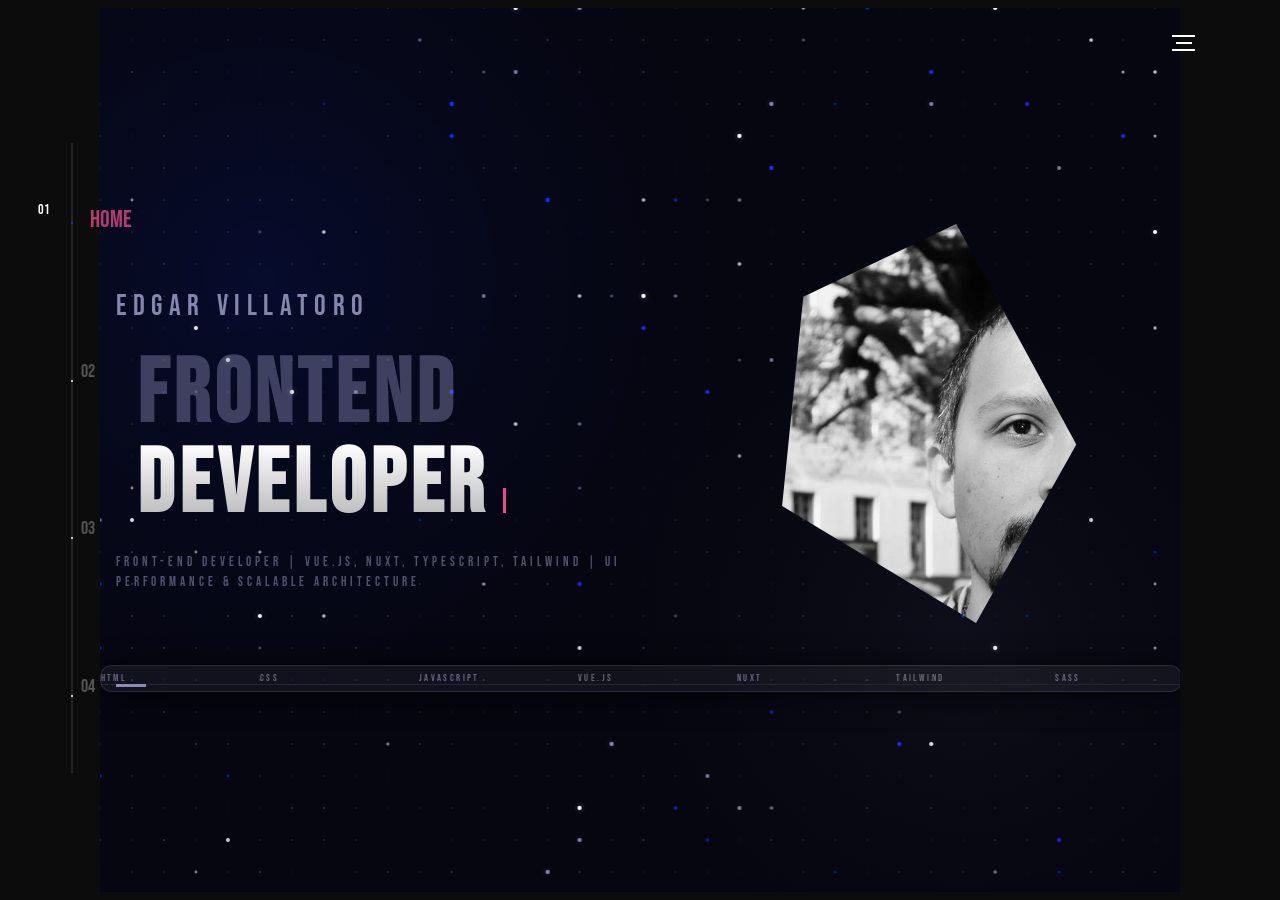
==== index.html @ fb653576 "about section styling" ====
<html lang="en">
  <head>
    <title>Edgar Villatoro</title>
    <meta charset="utf-8" />
    <meta name="viewport" content="width=device-width, initial-scale=1" />
    <meta http-equiv="X-UA-Compatible" content="IE=edge" />
    <meta name="description" content="Edgar Villatoro - Front-end Developer" />
    <meta name="keywords" content="frontend, developer, vue, javascript" />
    <meta name="author" content="Edgar Villatoro" />
    <link rel="stylesheet" href="assets/style.css" />
    <script src="https://ajax.googleapis.com/ajax/libs/jquery/2.2.4/jquery.min.js"></script>
    <script src="assets/app.js"></script>
  </head>

  <body>
    <!-- notification for small viewports and landscape oriented smartphones -->
    <div class="device-notification">
      <a class="device-notification-logo" href="#0">
        <h1>Edgar Villatoro</h1>
      </a>
      <p class="device-notification-message">
        Ed Villatoro Front-end Developer
      </p>
    </div>

    <div class="perspective effect-rotate-left">
      <div class="container">
        <div class="outer-nav-return"></div>
        <div id="viewport" class="l-viewport">
          <div class="l-wrapper">
            <header class="header">
              <a class="header-logo"> </a>
              <button class="header-cta cta">Contact</button>
              <div class="header-nav-toggle">
                <span></span>
              </div>
            </header>
            <nav class="l-side-nav">
              <ul class="side-nav">
                <li class="is-active"><span>Home</span></li>
                <li><span>Portfolio</span></li>
                <li><span>About</span></li>
                <li><span>Contact</span></li>
              </ul>
            </nav>
            <ul class="l-main-content main-content">
              <!-- ===== HERO SECTION ===== -->
              <li class="l-section section section-is-active">
                <div class="intro">
                  <canvas id="hero-bg"></canvas>
                  <div class="intro-banner">
                    <div class="about-info">
                      <p class="greeting">Edgar Villatoro</p>
                      <h1 class="main-title">
                        <span class="title-word"> Frontend</span>
                        <span class="title-word accent">Developer</span>
                        <span class="cursor-line"></span>
                      </h1>
                      <p class="subtitle">
                        Front-End Developer | Vue.js, Nuxt, TypeScript, Tailwind
                        | UI Performance & Scalable Architecture
                      </p>
                    </div>
                    <div class="about-card">
                      <img
                        class="about-card__img"
                        src="./assets/img/profile-pic.jpg"
                        alt="Edgar Villatoro"
                      />
                    </div>
                  </div>
                  <div class="scrolling-bar">
                    <div class="scrolling-track">
                      <span class="scrolling-item">Html</span>
                      <span class="scrolling-item">Css</span>
                      <span class="scrolling-item">Javascript</span>
                      <span class="scrolling-item">Vue.js</span>
                      <span class="scrolling-item">Nuxt</span>
                      <span class="scrolling-item">Tailwind</span>
                      <span class="scrolling-item">Sass</span>
                      <span class="scrolling-item">Bootstrap</span>
                      <span class="scrolling-item">Pinia</span>
                      <span class="scrolling-item">Vite</span>
                      <span class="scrolling-item">GitHub</span>
                      <span class="scrolling-item">GitLab</span>
                      <span class="scrolling-item">Sourcetree</span>
                      <span class="scrolling-item">Storybook</span>
                      <span class="scrolling-item">Jest</span>
                      <span class="scrolling-item">NPM</span>
                      <span class="scrolling-item">JSON</span>
                      <span class="scrolling-item">REST API</span>
                      <span class="scrolling-item">PostgreSQL</span>
                      <span class="scrolling-item">Neon</span>
                      <span class="scrolling-item">Litmus</span>
                      <span class="scrolling-item">Email Development</span>
                    </div>
                  </div>
                </div>
              </li>

              <!-- ===== PORTFOLIO SECTION ===== -->

              <li class="l-section section">
                <div class="work">
                  <div class="work-header">
                    <div class="work-eyebrow">
                      <span class="work-eyebrow-line"></span>
                      <span class="work-eyebrow-text">MY WORK</span>
                      <span class="work-eyebrow-line"></span>
                    </div>
                    <h2 class="work-title">
                      PORT<span class="work-title-accent">F</span>OLIO
                    </h2>
                    <p class="work-subtitle">
                      A SELECTION OF PROJECTS I'VE BUILT
                    </p>
                  </div>

                  <div class="work-lockup">
                    <button
                      class="slider-arrow slider-arrow-prev"
                      aria-label="Previous project"
                    >
                      <svg
                        viewBox="0 0 24 24"
                        fill="none"
                        stroke="currentColor"
                        stroke-width="2"
                      >
                        <polyline points="15 18 9 12 15 6" />
                      </svg>
                    </button>

                    <ul class="slider">
                      <li class="slider-item" data-index="0">
                        <div class="slider-card">
                          <div class="slider-card-image">
                            <img
                              src="./assets/img/nuxtNotes.png"
                              alt="NuxtNotes app"
                            />
                          </div>
                          <div class="slider-card-body">
                            <div class="slider-card-tags">
                              <span class="tag">NUXT 4</span>
                              <span class="tag">TAILWIND</span>
                              <span class="tag">TYPESCRIPT</span>
                              <span class="tag">POSTGRESSQL</span>
                            </div>
                            <h3 class="slider-card-title">NUXTNOTES</h3>
                            <p class="slider-card-desc">
                              A full-stack note taking app built with Nuxt 4,
                              PostgreSQL and Tailwind CSS.
                            </p>
                            <div class="slider-card-footer">
                              <a
                                href="https://nuxtnotes.vercel.app/"
                                target="_blank"
                                class="slider-card-link"
                                >VIEW PROJECT <span>↗</span></a
                              >
                              <a
                                href="https://github.com/edvillatoro2/nuxt-notes/"
                                target="_blank"
                                class="slider-card-icon-btn"
                                aria-label="Open project"
                              >
                                <svg
                                  viewBox="0 0 24 24"
                                  fill="none"
                                  stroke="currentColor"
                                  stroke-width="1.5"
                                >
                                  <rect
                                    x="3"
                                    y="3"
                                    width="18"
                                    height="18"
                                    rx="3"
                                  />
                                  <path d="M9 3v18M3 9h6" />
                                </svg>
                              </a>
                            </div>
                          </div>
                        </div>
                      </li>
                      <li class="slider-item" data-index="1">
                        <div class="slider-card">
                          <div class="slider-card-image">
                            <img
                              src="./assets/img/demo.gif"
                              alt="Fetch chrome extension"
                            />
                          </div>
                          <div class="slider-card-body">
                            <div class="slider-card-tags">
                              <span class="tag">VUE 3</span>
                              <span class="tag">TYPESCRIPT</span>
                              <span class="tag">TAILWIND</span>
                              <span class="tag">CRXJS</span>
                              <span class="tag">CHROME API</span>
                            </div>
                            <h3 class="slider-card-title">
                              FETCH ( CHROME EXTENSION )
                            </h3>
                            <p class="slider-card-desc">
                              A Chrome extension to filter and categorize your
                              YouTube favorited videos.
                            </p>
                            <div class="slider-card-footer">
                              <a
                                href="https://github.com/edvillatoro2/fetch"
                                target="_blank"
                                class="slider-card-link"
                                >VIEW PROJECT <span>↗</span></a
                              >
                              <a
                                href="https://github.com/edvillatoro2/fetch"
                                target="_blank"
                                class="slider-card-icon-btn"
                                aria-label="Open project"
                              >
                                <svg
                                  viewBox="0 0 24 24"
                                  fill="none"
                                  stroke="currentColor"
                                  stroke-width="1.5"
                                >
                                  <rect
                                    x="3"
                                    y="3"
                                    width="18"
                                    height="18"
                                    rx="3"
                                  />
                                  <path d="M9 3v18M3 9h6" />
                                </svg>
                              </a>
                            </div>
                          </div>
                        </div>
                      </li>
                      <li class="slider-item" data-index="2">
                        <div class="slider-card">
                          <div class="slider-card-image">
                            <img
                              src="./assets/img/tip-calculator.png"
                              alt="Tip Calculator"
                            />
                          </div>
                          <div class="slider-card-body">
                            <div class="slider-card-tags">
                              <span class="tag">JAVASCRIPT</span>
                              <span class="tag">HTML</span>
                              <span class="tag">CSS</span>
                            </div>
                            <h3 class="slider-card-title">TIP CALCULATOR</h3>
                            <p class="slider-card-desc">
                              A clean, responsive tip calculator built with
                              vanilla JavaScript.
                            </p>
                            <div class="slider-card-footer">
                              <a
                                href="https://edvillatoro2.github.io/frontend-mentor-tip-calculator/"
                                target="_blank"
                                class="slider-card-link"
                                >VIEW PROJECT <span>↗</span></a
                              >
                              <a
                                href="https://github.com/edvillatoro2/frontend-mentor-tip-calculator/"
                                target="_blank"
                                class="slider-card-icon-btn"
                                aria-label="Open project"
                              >
                                <svg
                                  viewBox="0 0 24 24"
                                  fill="none"
                                  stroke="currentColor"
                                  stroke-width="1.5"
                                >
                                  <rect
                                    x="3"
                                    y="3"
                                    width="18"
                                    height="18"
                                    rx="3"
                                  />
                                  <path d="M9 3v18M3 9h6" />
                                </svg>
                              </a>
                            </div>
                          </div>
                        </div>
                      </li>
                      <li class="slider-item" data-index="3">
                        <div class="slider-card">
                          <div class="slider-card-image">
                            <img
                              src="./assets/img/fintrack.png"
                              alt="FinTrack"
                            />
                          </div>
                          <div class="slider-card-body">
                            <div class="slider-card-tags">
                              <span class="tag">NUXT 4</span>
                              <span class="tag">TAILWIND</span>
                              <span class="tag">TYPESCRIPT</span>
                              <span class="tag">POSTGRESSQL</span>
                            </div>
                            <h3 class="slider-card-title">FINTRACK</h3>
                            <p class="slider-card-desc">
                              A personal finance dashboard for tracking income,
                              expenses and budgets.
                            </p>
                            <div class="slider-card-footer">
                              <a
                                href="https://finance-fintrax.vercel.app/"
                                target="_blank"
                                class="slider-card-link"
                                >VIEW PROJECT <span>↗</span></a
                              >
                              <a
                                href="https://github.com/edvillatoro2/finance-dashboard"
                                target="_blank"
                                class="slider-card-icon-btn"
                                aria-label="Open project"
                              >
                                <svg
                                  viewBox="0 0 24 24"
                                  fill="none"
                                  stroke="currentColor"
                                  stroke-width="1.5"
                                >
                                  <rect
                                    x="3"
                                    y="3"
                                    width="18"
                                    height="18"
                                    rx="3"
                                  />
                                  <path d="M9 3v18M3 9h6" />
                                </svg>
                              </a>
                            </div>
                          </div>
                        </div>
                      </li>
                      <li class="slider-item" data-index="4">
                        <div class="slider-card">
                          <div class="slider-card-image">
                            <img
                              src="./assets/img/scissors-roc-paper.netlify.app_.png"
                              alt="Rock Paper Scissors"
                            />
                          </div>
                          <div class="slider-card-body">
                            <div class="slider-card-tags">
                              <span class="tag">JAVASCRIPT</span>
                              <span class="tag">HTML</span>
                              <span class="tag">CSS</span>
                            </div>
                            <h3 class="slider-card-title">
                              ROCK, PAPER, SCISSORS
                            </h3>
                            <p class="slider-card-desc">
                              A fun and responsive game built with vanilla
                              JavaScript.
                            </p>
                            <div class="slider-card-footer">
                              <a
                                href="https://scissors-roc-paper.netlify.app/"
                                target="_blank"
                                class="slider-card-link"
                                >VIEW PROJECT <span>↗</span></a
                              >
                              <a
                                href="https://github.com/edvillatoro2/rock-paper-scissors"
                                target="_blank"
                                class="slider-card-icon-btn"
                                aria-label="Open project"
                              >
                                <svg
                                  viewBox="0 0 24 24"
                                  fill="none"
                                  stroke="currentColor"
                                  stroke-width="1.5"
                                >
                                  <rect
                                    x="3"
                                    y="3"
                                    width="18"
                                    height="18"
                                    rx="3"
                                  />
                                  <path d="M9 3v18M3 9h6" />
                                </svg>
                              </a>
                            </div>
                          </div>
                        </div>
                      </li>
                    </ul>

                    <button
                      class="slider-arrow slider-arrow-next"
                      aria-label="Next project"
                    >
                      <svg
                        viewBox="0 0 24 24"
                        fill="none"
                        stroke="currentColor"
                        stroke-width="2"
                      >
                        <polyline points="9 18 15 12 9 6" />
                      </svg>
                    </button>
                  </div>

                  <div class="slider-dots">
                    <!-- dots injected by JS -->
                  </div>
                </div>
              </li>

              <!-- ===== ABOUT SECTION ===== -->
              <li class="l-section section">
                <div class="about">
                  <canvas id="about-bg"></canvas>
                  <div class="about-banner">
                    <h2>About</h2>
                    <p class="about-fontsize">
                      Front-End Developer with 5+ years of experience building
                      web interfaces that actually feel good to use. I got into
                      web development because I was genuinely fascinated by how
                      the web works under the hood, and that curiosity hasn't
                      slowed down since.
                    </p>
                    <p class="about-fontsize">
                      Most of my work has lived in the Vue.js ecosystem,
                      building component-based architectures, working with
                      TypeScript in larger codebases, and translating Figma
                      designs into pixel-perfect, accessible interfaces. I care
                      a lot about the details: whether that's getting the
                      spacing just right, making sure a component is reusable
                      and well-documented, or writing a unit test that'll save
                      future-me from a headache down the road.
                    </p>
                    <p class="about-fontsize">
                      On the tooling side, I'm comfortable with GitLab/GitHub,
                      Vite, Webpack, and I've been leaning more into Storybook
                      for component documentation and Jest for unit testing. I
                      also have a soft spot for styling; Tailwind CSS, Sass, or
                      plain CSS, I enjoy the craft of making things look and
                      feel polished.
                    </p>
                    <p class="about-fontsize">
                      What I genuinely enjoy most though is the collaborative
                      side of this work. I like being in rooms (or Slack
                      channels) where ideas get challenged, problems get solved
                      together, and everyone's trying to build something they're
                      proud of. Front-end development, at its core, is about
                      people, and I try to keep that in mind with every line of
                      code I write. If you want to connect or work on something
                      together, I'd love to hear from you.
                    </p>
                  </div>
                </div>
              </li>

              <!-- ===== CONTACT SECTION ===== -->
              <li class="l-section section">
                <div class="contact">
                  <div class="contact-lockup">
                    <div class="card card-tilt">
                      <div class="card-glow"></div>

                      <div class="card-information">
                        <a
                          href="mailto:edvillatoro2@gmail.com"
                          class="card-link"
                        >
                          edvillatoro2@gmail.com
                        </a>
                        <a href="tel:7036878144" class="card-link">
                          (703) 687-8144
                        </a>
                      </div>

                      <ul class="card-options">
                        <li>
                          <a
                            href="https://www.linkedin.com/in/edgar-villatoro/"
                            target="_blank"
                          >
                            LinkedIn
                          </a>
                        </li>
                        <li>
                          <a
                            href="https://github.com/edvillatoro2/"
                            target="_blank"
                          >
                            GitHub
                          </a>
                        </li>
                        <li>
                          <a href="mailto:edvillatoro2@gmail.com"> Email Me </a>
                        </li>
                      </ul>
                    </div>
                  </div>
                </div>
              </li>
            </ul>
          </div>
        </div>
      </div>
      <ul class="outer-nav">
        <li class="is-active">Home</li>
        <li>Works</li>
        <li>About</li>
        <li>Contact</li>
      </ul>
    </div>
  </body>
</html>
---- assets/style.css ----
@import url("https://fonts.googleapis.com/css2?family=Merriweather:ital,wght@1,900&display=swap");
@import url("https://fonts.googleapis.com/css2?family=Bebas+Neue&display=swap");

/* ============================================================
   RESET & BASE
   ============================================================ */
html {
  font-family: sans-serif;
  -ms-text-size-adjust: 100%;
  -webkit-text-size-adjust: 100%;
}

article,
aside,
details,
figcaption,
figure,
footer,
header,
hgroup,
main,
menu,
nav,
section,
summary {
  display: block;
}

audio,
canvas,
progress,
video {
  display: inline-block;
  vertical-align: baseline;
}
audio:not([controls]) {
  display: none;
  height: 0;
}
[hidden],
template {
  display: none;
}

a {
  background-color: transparent;
  cursor: pointer;
}
a:active,
a:hover {
  outline: 0;
}
abbr[title] {
  border-bottom: 1px dotted;
}
b,
strong {
  font-weight: bold;
}
dfn {
  font-style: italic;
}
h1 {
  font-size: 2em;
  margin: 0.67em;
}
mark {
  background: #ff0;
  color: #000;
}
small {
  font-size: 0.675rem;
}
sub,
sup {
  font-size: 0.5rem;
  line-height: 0;
  position: relative;
  vertical-align: baseline;
}
sup {
  top: -0.5em;
}
sub {
  bottom: -0.25em;
}
img {
  border: 0;
}
svg:not(:root) {
  overflow: hidden;
}
figure {
  margin: 1rem 40px;
}
hr {
  box-sizing: content-box;
  height: 0;
}
pre {
  overflow: auto;
}
code,
kbd,
pre,
samp {
  font-family: monospace, monospace;
  font-size: 1rem;
}

button,
input,
optgroup,
select,
textarea {
  color: inherit;
  font: inherit;
  margin: 0;
}
button {
  overflow: visible;
}
button,
select {
  text-transform: none;
}
button,
html input[type="button"],
input[type="reset"],
input[type="submit"] {
  -webkit-appearance: button;
  cursor: pointer;
}
button[disabled],
html input[disabled] {
  cursor: default;
}
button::-moz-focus-inner,
input::-moz-focus-inner {
  border: 0;
  padding: 0;
}
input {
  line-height: normal;
}
input[type="checkbox"],
input[type="radio"] {
  box-sizing: border-box;
  padding: 0;
}
input[type="number"]::-webkit-inner-spin-button,
input[type="number"]::-webkit-outer-spin-button {
  height: auto;
}
input[type="search"] {
  -webkit-appearance: textfield;
  box-sizing: content-box;
}
input[type="search"]::-webkit-search-cancel-button,
input[type="search"]::-webkit-search-decoration {
  -webkit-appearance: none;
}
fieldset {
  border: 1px solid #c0c0c0;
  margin: 0 2px;
  padding: 0.35em 0.625em 0.75em;
}
legend {
  border: 0;
  padding: 0;
}
textarea {
  overflow: auto;
}
optgroup {
  font-weight: bold;
}
table {
  border-collapse: collapse;
  border-spacing: 0;
}
td,
th {
  padding: 0;
}

::-moz-selection {
  background: #fff498;
}
::selection {
  background: #fff498;
}
img::-moz-selection {
  background: transparent;
}
img::selection {
  background: transparent;
}

body {
  -webkit-tap-highlight-color: #fff498;
}

/* ============================================================
   BODY & LAYOUT
   ============================================================ */
body {
  background-color: #0c0c0c;
  font-size: 1rem;
  line-height: 1.6;
  font-family: "Bebas Neue", sans-serif;
  color: #fff;
  -webkit-font-smoothing: antialiased;
  -webkit-text-size-adjust: 100%;
}

.l-viewport {
  position: relative;
  width: 100%;
  height: 100vh;
  box-shadow: 0 0 45px 5px rgba(0, 0, 0, 0.85);
  overflow: hidden;
}

.l-wrapper {
  position: relative;
  width: 1440px;
  max-width: 90%;
  height: 100%;
  margin: 0 auto;
}

.l-side-nav {
  position: absolute;
  left: 0;
  display: flex;
  height: 100%;
  align-items: center;
}

.l-side-nav::before {
  content: "";
  position: absolute;
  top: 50%;
  left: 0;
  transform: translateY(-50%);
  width: 2px;
  height: 70%;
  max-height: 750px;
  background-color: #555;
  opacity: 0.35;
  z-index: 10;
}

.l-main-content {
  position: relative;
  width: 100%;
  height: 100%;
  margin: 0;
  padding: 0;
  list-style: none;
}

.l-section {
  position: absolute;
  width: 100%;
  height: 100%;
}

/* ============================================================
   DEVICE NOTIFICATION
   ============================================================ */
.device-notification {
  display: none;
  position: fixed;
  top: 0;
  left: 0;
  width: 100%;
  height: 100%;
  flex-direction: column;
  align-items: center;
  justify-content: center;
  background-color: #0c0c0c;
  z-index: 12;
}

.device-notification-logo {
  display: flex;
  align-items: center;
  text-decoration: none;
  color: #fff;
}

.device-notification-logo p {
  margin: 0 0 0 10px;
  font-size: 0.675rem;
  font-weight: 700;
  text-transform: uppercase;
}

.device-notification-message {
  width: 70%;
  margin: 30px 0 0 0;
  font-weight: 700;
  text-align: center;
}

/* ============================================================
   SECTION TRANSITIONS
   ============================================================ */
.section {
  opacity: 0;
  visibility: hidden;
  transition: opacity 0.4s ease-in-out, visibility 0s 0.4s;
}

.section-is-active {
  opacity: 1;
  visibility: visible;
  z-index: 1;
  transition: opacity 0.4s ease-in-out 0.4s;
}

.section-next {
  transform: translateY(-45px);
  transition: transform 0.4s ease-in-out;
}

.section-prev {
  transform: translateY(45px);
  transition: transform 0.4s ease-in-out;
}

/* ============================================================
   HEADER
   ============================================================ */
.header {
  position: absolute;
  top: 0;
  left: 0;
  display: flex;
  width: 100%;
  height: 70px;
  align-items: center;
  justify-content: space-between;
  z-index: 10;
}

.header-logo {
  display: flex;
  align-items: center;
  text-decoration: none;
  color: #fff;
}

.header-logo p {
  margin: 0 0 0 10px;
  font-size: 0.675rem;
  font-weight: 700;
  text-transform: uppercase;
}

.header-nav-toggle {
  display: flex;
  width: 50px;
  height: 50px;
  flex-direction: column;
  align-items: center;
  justify-content: center;
  cursor: pointer;
}

.header-nav-toggle span,
.header-nav-toggle::before,
.header-nav-toggle::after {
  content: "";
  position: relative;
  width: 16px;
  height: 2px;
  background-color: #fff;
}

.header-nav-toggle::before {
  bottom: 5px;
  width: 23px;
}
.header-nav-toggle::after {
  top: 5px;
  width: 23px;
}

.header-cta {
  position: absolute;
  top: 50%;
  left: 50%;
  transform: translate(-50%, -50%) scale(1);

  padding: 0 20px;
  line-height: 30px;

  background: linear-gradient(135deg, #ffffff, #eaeaea);
  color: #000;

  font-weight: 700;
  text-transform: uppercase;
  letter-spacing: 0.12rem;
  border: none;
  overflow: hidden;
  opacity: 0;
  visibility: hidden;
  /* ✅ unified timing (this is the key) */
  transition: opacity 0.35s ease, transform 0.45s cubic-bezier(0.22, 1, 0.36, 1),
    box-shadow 0.45s cubic-bezier(0.22, 1, 0.36, 1), letter-spacing 0.35s ease,
    background 0.35s ease;

  box-shadow: 0 4px 12px rgba(0, 0, 0, 0.25),
    inset 0 1px 0 rgba(255, 255, 255, 0.6);
}

/* shine effect */
.header-cta::before {
  content: "";
  position: absolute;
  inset: 0;
  background: linear-gradient(
    120deg,
    transparent 20%,
    rgba(255, 255, 255, 0.6),
    transparent 80%
  );
  transform: translateX(-120%);
  transition: transform 0.7s cubic-bezier(0.22, 1, 0.36, 1);
}

.header-cta:hover {
  transform: translate(-50%, -55%) scale(1.06);
  background: linear-gradient(135deg, #ea4c89, #ff7aa2);
  color: #fff;
  letter-spacing: 0.18rem;
  box-shadow: 0 10px 25px rgba(234, 76, 137, 0.4),
    0 0 18px rgba(234, 76, 137, 0.25);
}

.header-cta:hover::before {
  transform: translateX(120%);
}

.header-cta.is-active {
  opacity: 1;
  visibility: visible;
  transform: translate(-50%, -50%) scale(1);
}

/* ============================================================
   SIDE NAV
   ============================================================ */
.side-nav {
  position: relative;
  display: flex;
  width: 100px;
  height: 70%;
  max-height: 750px;
  flex-direction: column;
  justify-content: space-around;
  margin: 0;
  padding: 0;
  list-style-position: inside;
  z-index: 10;
}

.side-nav > li {
  position: relative;
  top: -5px;
  color: #fff;
  font-size: 6px;
  cursor: pointer;
}

.side-nav > li span {
  position: relative;
  top: 3px;
  left: 10px;
  color: rgba(234, 76, 137, 0.75);
  font-size: 1.525rem;
  font-weight: 300;
  opacity: 0;
  visibility: hidden;
}

.side-nav > li::before {
  position: absolute;
  top: 3px;
  left: 10px;
  color: #555;
  font-size: 1.1rem;
  font-weight: 300;
}

.side-nav li:nth-child(1)::before {
  content: "01";
}
.side-nav li:nth-child(2)::before {
  content: "02";
}
.side-nav li:nth-child(3)::before {
  content: "03";
}
.side-nav li:nth-child(4)::before {
  content: "04";
}
.side-nav li:nth-child(5)::before {
  content: "05";
}

.side-nav li.is-active {
  color: #0f33ff;
  transition: color 0.4s ease-in-out;
}

.side-nav li.is-active span {
  opacity: 1;
  visibility: visible;
  transition: opacity 0.4s ease-in-out;
}

.side-nav li.is-active::before {
  left: -33px;
  color: #fff;
  font-size: 0.85rem;
}

/* ============================================================
   HERO / INTRO SECTION
   ============================================================ */
.intro {
  position: relative;
  display: flex;
  width: 95%;
  max-width: 100%;
  height: 100%;
  background: #060610;
  flex-direction: column;
  justify-content: center;
  margin: 0 auto;
  overflow: hidden;
}

/* Canvas background */
#hero-bg {
  position: absolute;
  inset: 0;
  width: 100%;
  height: 100%;
  z-index: 0;
}

.intro-banner {
  position: relative;
  display: flex;
  align-items: center;
  gap: 2rem;
  left: 1rem;
  z-index: 1;
}

.intro-banner::before {
  content: "";
  position: absolute;
  bottom: -20px;
  left: -15px;
  right: 0;
  height: 1px;
  background-color: #1a1a2e;
}

.intro-banner::after {
  content: "";
  position: absolute;
  bottom: -22px;
  left: 0;
  width: 30px;
  height: 3px;
  background-color: #8686ac;
}

/* ---- Hero text animations ---- */
.greeting {
  font-size: 1.8rem;
  color: #8686ac;
  letter-spacing: 0.4rem;
  margin: 0 0 0.25rem;
  opacity: 0;
  transform: translateY(12px);
  animation: heroFadeUp 0.6s ease forwards 0.2s;
}

.main-title {
  line-height: 1;
  letter-spacing: 0.3rem;
  overflow: hidden;
}

.title-word {
  display: inline-block;
  font-size: clamp(3.5rem, 7vw, 7rem);
  color: rgba(134, 134, 172, 0.45);
  opacity: 0;
  transform: translateY(70px);
  animation: heroSlideUp 0.7s cubic-bezier(0.22, 1, 0.36, 1) forwards;
}

.title-word:nth-child(1) {
  animation-delay: 0.3s;
}
.title-word.accent {
  animation-delay: 0.5s;
  color: #fff;
  background: linear-gradient(180deg, #ffffff 0%, #b0b0b0 100%);
  -webkit-background-clip: text;
  -webkit-text-fill-color: transparent;
  background-clip: text;
}

.cursor-line {
  display: inline-block;
  width: 3px;
  height: 0.8em;
  background: #ea4c89;
  margin-left: 5px;
  vertical-align: middle;
  opacity: 0;
  animation: heroBlink 1s step-end infinite 1.2s, heroFadeIn 0s forwards 1.2s;
}

.subtitle {
  margin-top: 0.6rem;
  font-size: 0.8rem;
  color: rgba(134, 134, 172, 0.6);
  letter-spacing: 0.25rem;
  opacity: 0;
  transform: translateY(8px);
  animation: heroFadeUp 0.6s ease forwards 0.9s;
}

/* ---- Profile card ---- */
.about-info {
  flex: 1;
}

.about-card {
  display: -ms-grid;
  display: grid;
  -ms-grid-columns: (1fr) [5];
  grid-template-columns: repeat(5, 1fr);
  -ms-grid-rows: 1fr 1rem auto;
  grid-template-rows: 1fr 1rem auto;
  max-width: 30rem;
  margin: auto;
  position: relative;
  -webkit-box-shadow: 0.75rem -0.5rem 0 var(-accent), 0 -0.5rem 0 var(-primary),
    -0.8rem -1rem 0 var(-secondary);
  box-shadow: 0.75rem -0.5rem 0 var(-accent), 0 -0.5rem 0 var(-primary),
    -0.8rem -1rem 0 var(-secondary);
}

.about-card__img {
  max-width: 100%;
  display: block;
  grid-column: 1 / -1;
  -ms-grid-row: 1;
  -ms-grid-row-span: 2;
  grid-row: 1 / 3;
  -ms-flex-item-align: center;
  -ms-grid-row-align: center;
  align-self: center;
  -webkit-filter: grayscale(1);
  filter: grayscale(1);
}

@supports ((-webkit-clip-path: circle(25%)) or (clip-path: circle(25%))) {
  .about-card {
    -webkit-clip-path: circle(0%);
    clip-path: circle(0%);
    -webkit-animation: circle-grow 2000ms 700ms forwards;
    animation: circle-grow 2000ms 700ms forwards;
  }

  .about-card__img:hover {
    -webkit-clip-path: polygon(10% 10%, 100% 0%, 100% 50%, 100% 100%, 0% 100%);
    clip-path: polygon(10% 10%, 100% 0%, 100% 50%, 100% 100%, 0% 100%);
    -webkit-filter: grayscale(0);
    filter: grayscale(0);
    transition: clip-path 900ms ease-in-out;
  }

  .about-card__img {
    -webkit-clip-path: polygon(
      18.11% 16.5%,
      50% 0%,
      75% 50%,
      54.09% 90.44%,
      13.7% 63.94%
    );
    clip-path: polygon(
      18.11% 16.5%,
      50% 0%,
      75% 50%,
      54.09% 90.44%,
      13.7% 63.94%
    );
    -webkit-transition: -webkit-clip-path 700ms ease-in-out;
    transition: -webkit-clip-path 700ms ease-in-out;
    transition: clip-path 700ms ease-in-out;
    transition: clip-path 700ms ease-in-out, -webkit-clip-path 700ms ease-in-out;
  }

  .about-card__title {
    -webkit-clip-path: inset(50% 50%);
    clip-path: inset(50% 50%);
    -webkit-animation: heading-in 400ms 1000ms forwards;
    animation: heading-in 400ms 1000ms forwards;
  }
}

@-webkit-keyframes circle-grow {
  to {
    -webkit-clip-path: circle(100%);
    clip-path: circle(100%);
  }
}

@keyframes circle-grow {
  to {
    -webkit-clip-path: circle(100%);
    clip-path: circle(100%);
  }
}

/* ---- Scrolling tech bar ---- */
.scrolling-bar {
  position: relative;
  z-index: 1;
  height: 25px;
  overflow: hidden;
  width: 100%;
  color: white;
  background: rgba(255, 255, 255, 0.05);
  border-radius: 12px;
  border: 1px solid rgba(255, 255, 255, 0.1);
  box-shadow: 0 4px 30px rgba(0, 0, 0, 0.75);
  opacity: 0;
  animation: heroFadeIn 0.6s ease forwards 1.4s;
}

.scrolling-bar::after {
  right: 0;
  top: 0;
  transform: rotateZ(180deg);
}
.scrolling-bar::before {
  left: 0;
  top: 0;
}

.scrolling-bar .scrolling-track {
  animation: heroScroll 40s linear infinite;
  display: flex;
  width: calc(250px * 14);
}

.scrolling-bar .scrolling-item {
  height: 100px;
  width: 250px;
  font-size: 0.65rem;
  letter-spacing: 0.15rem;
  line-height: 25px;
  color: rgba(255, 255, 255, 0.35);
}

.scrolling-bar .scrolling-item:nth-child(odd) {
  color: rgba(134, 134, 172, 0.7);
}

/* ---- Hero keyframes ---- */
@keyframes heroFadeUp {
  to {
    opacity: 1;
    transform: translateY(0);
  }
}
@keyframes heroSlideUp {
  to {
    opacity: 1;
    transform: translateY(0);
  }
}
@keyframes heroFadeIn {
  to {
    opacity: 1;
  }
}
@keyframes heroBlink {
  0%,
  100% {
    opacity: 1;
  }
  50% {
    opacity: 0;
  }
}
@keyframes heroFloat {
  0%,
  100% {
    transform: translateY(0);
  }
  50% {
    transform: translateY(-10px);
  }
}
@keyframes heroScroll {
  0% {
    transform: translateX(0);
  }
  100% {
    transform: translateX(calc(-250px * 7));
  }
}

/* ============================================================
   PORTFOLIO SECTION — NEW DESIGN
   ============================================================ */

/* ---- Container ---- */
.work {
  position: relative;
  display: flex;
  width: 100%;
  max-width: 100%;
  height: 100%;
  flex-direction: column;
  justify-content: center;
  align-items: center;
  margin: 0 auto;
  padding: 0 40px;
  box-sizing: border-box;
  overflow: hidden;
}

/* ---- Header block ---- */
.work-header {
  text-align: center;
  margin-bottom: 1rem;
  flex-shrink: 0;
}

.work-eyebrow {
  display: flex;
  align-items: center;
  justify-content: center;
  gap: 12px;
  margin-bottom: 0.5rem;
}

.work-eyebrow-line {
  display: inline-block;
  width: 40px;
  height: 1px;
  background: #ea4c89;
  opacity: 0.8;
}

.work-eyebrow-text {
  font-size: 0.7rem;
  letter-spacing: 0.35rem;
  color: #ea4c89;
  font-family: "Bebas Neue", sans-serif;
}

.work-title {
  font-size: clamp(4rem, 11vw, 9rem); /* pull back from 15vw */
  font-weight: 900;
  letter-spacing: 0.05rem;
  line-height: 1;
  margin: 0 0 0.4rem;
  color: #fff;
  font-family: "Bebas Neue", sans-serif;
  text-align: center;
  width: 100%;
  background: linear-gradient(180deg, #ffffff 0%, #b0b0b0 100%);
  -webkit-background-clip: text;
  -webkit-text-fill-color: transparent;
  background-clip: text;
}

.work-title-accent {
  color: #ea4c89;
  -webkit-text-fill-color: #ea4c89;
  display: inline-block;
  position: relative;
}

.work-subtitle {
  font-size: 0.65rem;
  letter-spacing: 0.3rem;
  color: rgba(255, 255, 255, 0.35);
  margin: 0;
  font-family: "Bebas Neue", sans-serif;
}

/* ---- Carousel lockup ---- */
.work-lockup {
  position: relative;
  display: flex;
  align-items: center;
  justify-content: center;
  width: 100%;
  gap: 0;
}

/* ---- Arrow buttons ---- */
.slider-arrow {
  position: relative;
  z-index: 10;
  flex-shrink: 0;
  width: 44px;
  height: 44px;
  border-radius: 50%;
  border: 1.5px solid rgba(234, 76, 137, 0.5);
  background: rgba(10, 10, 20, 0.7);
  color: #ea4c89;
  cursor: pointer;
  display: flex;
  align-items: center;
  justify-content: center;
  transition: background 0.25s ease, border-color 0.25s ease,
    transform 0.2s ease;
}

.slider-arrow:hover {
  background: rgba(234, 76, 137, 0.15);
  border-color: #ea4c89;
  transform: scale(1.1);
}

.slider-arrow svg {
  width: 18px;
  height: 18px;
}

/* ---- Slider list ---- */
.slider {
  position: relative;
  display: flex;
  align-items: center;
  justify-content: center;
  width: 100%;
  max-width: 960px;
  height: 460px;
  margin: 0 20px;
  padding: 0;
  list-style: none;
  perspective: 1200px;
  overflow: visible;
}

/* ---- Individual slider items ---- */
.slider-item {
  position: absolute;
  transition: all 0.5s cubic-bezier(0.22, 1, 0.36, 1);
  will-change: transform, opacity;
}

/* Hidden state */
.slider-item {
  opacity: 0;
  pointer-events: none;
  transform: scale(0.75) translateX(0);
}

/* Left card */
.slider-item.pos-left {
  opacity: 0.55;
  pointer-events: none;
  transform: translateX(-310px) scale(0.82);
  z-index: 1;
  filter: brightness(0.6);
}

/* Center (active) card */
.slider-item.pos-center {
  opacity: 1;
  pointer-events: all;
  transform: translateX(0) scale(1);
  z-index: 3;
  filter: brightness(1);
}

/* Right card */
.slider-item.pos-right {
  opacity: 0.55;
  pointer-events: none;
  transform: translateX(310px) scale(0.82);
  z-index: 1;
  filter: brightness(0.6);
}

/* ---- Card ---- */
.slider-card {
  width: 380px;
  border-radius: 20px;
  background: #0d0d1a;
  border: 1.5px solid rgba(255, 255, 255, 0.08);
  overflow: hidden;
  display: flex;
  flex-direction: column;
  cursor: default;
  transition: border-color 0.3s ease;
}

.slider-item.pos-center .slider-card {
  border-color: #ea4c89;
  box-shadow: 0 0 40px rgba(234, 76, 137, 0.2), 0 20px 60px rgba(0, 0, 0, 0.7);
}

/* ---- Card image ---- */
.slider-card-image {
  width: 100%;
  height: 220px;
  overflow: hidden;
  background: #111;
}

.slider-card-image img {
  width: 100%;
  height: 100%;
  object-fit: cover;
  display: block;
  transition: transform 0.5s ease;
}

.slider-item.pos-center .slider-card-image img:hover {
  transform: scale(1.04);
}

/* ---- Card body ---- */
.slider-card-body {
  padding: 20px 22px;
  display: flex;
  flex-direction: column;
  gap: 8px;
}

/* ---- Tech tags ---- */
.slider-card-tags {
  display: flex;
  flex-wrap: wrap;
  gap: 6px;
}

.tag {
  font-size: 0.58rem;
  letter-spacing: 0.1rem;
  padding: 3px 10px;
  border-radius: 999px;
  border: 1px solid rgba(255, 255, 255, 0.25);
  color: rgba(255, 255, 255, 0.7);
  font-family: "Bebas Neue", sans-serif;
  background: rgba(255, 255, 255, 0.04);
}

/* ---- Card title ---- */
.slider-card-title {
  font-size: 1.5rem;
  letter-spacing: 0.05rem;
  color: #fff;
  margin: 0;
  font-family: "Bebas Neue", sans-serif;
  line-height: 1.1;
}

/* ---- Card description ---- */
.slider-card-desc {
  font-size: 0.78rem;
  color: rgba(255, 255, 255, 0.45);
  margin: 0;
  font-family: sans-serif;
  line-height: 1.5;
  letter-spacing: 0.01rem;
}

/* ---- Card footer ---- */
.slider-card-footer {
  display: flex;
  align-items: center;
  justify-content: space-between;
  margin-top: 4px;
}

.slider-card-link {
  font-size: 0.75rem;
  letter-spacing: 0.12rem;
  color: #ea4c89;
  text-decoration: none;
  font-family: "Bebas Neue", sans-serif;
  display: flex;
  align-items: center;
  gap: 4px;
  transition: opacity 0.2s ease;
}

.slider-card-link span {
  font-size: 1rem;
}

.slider-card-link:hover {
  opacity: 0.75;
}

.slider-card-icon-btn {
  width: 34px;
  height: 34px;
  border-radius: 50%;
  border: 1.5px solid rgba(234, 76, 137, 0.5);
  background: transparent;
  display: flex;
  align-items: center;
  justify-content: center;
  color: #ea4c89;
  text-decoration: none;
  transition: background 0.2s ease, border-color 0.2s ease;
  flex-shrink: 0;
}

.slider-card-icon-btn:hover {
  background: rgba(234, 76, 137, 0.15);
  border-color: #ea4c89;
}

.slider-card-icon-btn svg {
  width: 15px;
  height: 15px;
}

/* ---- Dot pagination ---- */
.slider-dots {
  display: flex;
  gap: 8px;
  justify-content: center;
  margin-top: 1.5rem;
  flex-shrink: 0;
}

.slider-dot {
  width: 28px;
  height: 4px;
  border-radius: 2px;
  background: rgba(255, 255, 255, 0.2);
  transition: background 0.3s ease, width 0.3s ease;
  cursor: pointer;
  border: none;
  padding: 0;
}

.slider-dot.is-active {
  background: #ea4c89;
  width: 36px;
}

/* ---- Responsive ---- */
@media (max-width: 900px) {
  .slider {
    height: 400px;
  }
  .slider-item.pos-left {
    transform: translateX(-260px) scale(0.8);
  }
  .slider-item.pos-right {
    transform: translateX(260px) scale(0.8);
  }
  .slider-card {
    width: 320px;
  }
  .slider-card-image {
    height: 180px;
  }
  .work-title {
    font-size: clamp(3rem, 10vw, 5rem);
  }
}

@media (max-width: 600px) {
  .slider {
    height: 420px;
  }
  .slider-item.pos-left,
  .slider-item.pos-right {
    opacity: 0;
    pointer-events: none;
  }
  .slider-card {
    width: 300px;
  }
  .work-title {
    font-size: 3.5rem;
  }
}

/* ============================================================
   ABOUT SECTION
   ============================================================ */
.about {
  position: relative;
  display: flex;
  width: 100%;
  max-width: 100%;
  height: 100%;
  flex-direction: column;
  justify-content: center;
  margin: 0 auto;
  padding: 0 10%;
  box-sizing: border-box;
  overflow: hidden;
  background: #080810;
}

#about-bg {
  position: absolute;
  inset: 0;
  width: 100%;
  height: 100%;
  z-index: 0;
}

.about-banner {
  position: relative;
  z-index: 1;
}

.about-fontsize {
  position: relative;
  z-index: 1;
  font-size: 0.85rem;
  font-family: sans-serif;
  font-weight: 400;
  line-height: 1.7;
  color: rgba(255, 255, 255, 0.65);
  letter-spacing: 0.01rem;
  text-transform: none;
  margin: 0;
}

.about-banner h2 {
  position: relative;
  letter-spacing: 0.075em;
  margin: 0 0 0.5rem;
  font-size: clamp(4rem, 11vw, 9rem);
  font-weight: 900;
  line-height: 1;
  z-index: 1;
  background: linear-gradient(180deg, #ffffff 0%, #0f33ff 100%);
  -webkit-background-clip: text;
  -webkit-text-fill-color: transparent;
  background-clip: text;
}

/* ============================================================
   CONTACT SECTION
   ============================================================ */
.contact {
  position: fixed;
  inset: 0;
  overflow: hidden;
  /* layered background */
  background: radial-gradient(
      circle at 20% 30%,
      rgba(234, 76, 137, 0.15),
      transparent 40%
    ),
    radial-gradient(circle at 80% 70%, rgba(15, 51, 255, 0.15), transparent 40%),
    #050507;
  /* smooth fade when entering section */
  animation: contactFadeIn 0.8s ease forwards;
}

.contact-lockup::before,
.contact-lockup::after {
  content: "";
  position: absolute;
  width: 600px;
  height: 600px;
  border-radius: 50%;
  filter: blur(120px);
  opacity: 0.25;
  pointer-events: none;
}

.contact-lockup::before {
  background: #ea4c89;
  top: -150px;
  left: -150px;
  animation: floatBlob 18s ease-in-out infinite;
}

.contact-lockup::after {
  background: #0f33ff;
  bottom: -150px;
  right: -150px;
  animation: floatBlob 22s ease-in-out infinite reverse;
}

@keyframes floatBlob {
  0%,
  100% {
    transform: translate(0, 0) scale(1);
  }
  50% {
    transform: translate(80px, -60px) scale(1.1);
  }
}

.contact-lockup {
  position: relative;
  display: flex;
  width: 900px;
  max-width: 75%;
  height: 100%;
  align-items: center;
  justify-content: flex-end;
  margin: 0 auto;
  perspective: 1000px;
}

.contact-lockup .card {
  position: relative;
  padding: 50px 40px;
  text-align: center;
  width: 100%;
  max-width: 420px;
  margin: 0 auto;
  border-radius: 20px;
  overflow: hidden;
  background: rgba(255, 255, 255, 0.08);
  backdrop-filter: blur(14px);
  -webkit-backdrop-filter: blur(14px);
  border: 1px solid rgba(255, 255, 255, 0.15);
  box-shadow: 0 20px 60px rgba(0, 0, 0, 0.6),
    inset 0 0 0 rgba(255, 255, 255, 0.05);
  transition: transform 0.25s cubic-bezier(0.22, 1, 0.36, 1),
    box-shadow 0.25s ease;
}

/* enable 3D */
.card-tilt {
  transform-style: preserve-3d;
  will-change: transform;
}

/* make inner content float above */
.card-tilt > * {
  position: relative;
  z-index: 2;
}

/* glowing gradient overlay */
.card-glow {
  background: radial-gradient(
    circle at var(--x, 50%) var(--y, 50%),
    rgba(234, 76, 137, 0.35),
    transparent 60%
  );
  opacity: 0.5;
  transition: opacity 0.2s ease;
}

.card-tilt:hover {
  transform: translateY(-8px) scale(1.02);
  box-shadow: 0 30px 80px rgba(0, 0, 0, 0.8), 0 0 40px rgba(234, 76, 137, 0.25);
}

/* enhance on hover */
.card-tilt:hover .card-glow {
  opacity: 0.9;
}

/* optional: subtle inner shine */
.card-tilt::before {
  content: "";
  position: absolute;
  inset: 1px;
  border-radius: inherit;
  background: linear-gradient(
    120deg,
    rgba(255, 255, 255, 0.15),
    transparent 40%
  );
  opacity: 0.4;
  pointer-events: none;
}

/* contact info */
.card-information {
  margin-bottom: 30px;
}

.card-link {
  display: block;
  margin: 16px 0;
  color: #fff;
  font-weight: 600;
  font-size: 15px;
  text-decoration: none;
  opacity: 0.85;
  transition: all 0.3s ease;
}

.card-link:hover {
  opacity: 1;
  transform: translateX(5px);
}

/* buttons container */
.card-options {
  display: flex;
  gap: 12px;
  justify-content: center;
  padding: 0;
  list-style: none;
}

/* button base */
.card-options li {
  flex: 1;
}

.card-options a {
  display: block;
  padding: 10px 0;
  border-radius: 999px;
  text-decoration: none;
  font-weight: 600;
  font-size: 14px;
  color: #fff;
  background: rgba(255, 255, 255, 0.1);
  border: 1px solid rgba(255, 255, 255, 0.15);
  backdrop-filter: blur(10px);
  transition: transform 0.2s ease, background 0.25s ease, box-shadow 0.25s ease;
}

/* hover effect */
.card-options a:hover {
  transform: translateY(-3px);
  background: rgba(255, 255, 255, 0.2);
}

/* individual brand accents */
.card-options li:nth-child(1) a:hover {
  background: #0f33ff;
}

.card-options li:nth-child(2) a:hover {
  background: #24292e;
}

.card-options li:nth-child(3) a:hover {
  background: #ea4c89;
}

/* ============================================================
   PERSPECTIVE / OUTER NAV
   ============================================================ */
.perspective {
  position: relative;
  width: 100%;
  height: 100%;
  overflow: hidden;
}

.perspective-modalview {
  position: fixed;
  perspective: 1500px;
}

.container {
  position: relative;
  transform: translateZ(0) translateX(0) rotateY(0deg);
  min-height: 100%;
  outline: 30px solid #0f33ff;
  transition: transform 0.4s;
}

.modalview .container {
  position: absolute;
  width: 100%;
  height: 100%;
  overflow: hidden;
  backface-visibility: hidden;
}

.effect-rotate-left .container {
  transform-origin: 0% 50%;
  transition: transform 0.4s;
}

.effect-rotate-left-animate .container {
  transform: translateZ(-1800px) translateX(-50%) rotateY(45deg);
  outline: 30px solid #0f33ff;
}

.outer-nav {
  position: absolute;
  top: 50%;
  left: 55%;
  transform: translateY(-50%);
  transform-style: preserve-3d;
  margin: 0;
  padding: 0;
  list-style: none;
  text-align: center;
  visibility: hidden;
  transition: visibility 0s 0.2s;
}

.outer-nav.is-vis {
  visibility: visible;
}

.outer-nav-return {
  position: absolute;
  top: 0;
  left: 0;
  width: 100%;
  height: 100%;
  display: none;
  cursor: pointer;
  z-index: 11;
}

.outer-nav-return.is-vis {
  display: block;
}

.outer-nav > li {
  transform-style: preserve-3d;
  transform: translateX(350px) translateZ(-1000px);
  font-size: 55px;
  font-weight: 900;
  opacity: 0;
  cursor: pointer;
  transition: opacity 0.2s, transform 0.2s;
}

.outer-nav > li.is-vis {
  transform: translateX(0) translateZ(0);
  opacity: 1;
  transition: opacity 0.4s, transform 0.4s;
}

.outer-nav > li::before {
  content: "";
  position: absolute;
  top: 50%;
  left: 50%;
  transform: translate(-50%, -25%);
  width: 110%;
  height: 15px;
  opacity: 0;
  background-color: #ea4c89;
}

.outer-nav > li.is-active::before {
  opacity: 1;
}

.outer-nav li.is-vis:nth-child(2) {
  transition-delay: 0.04s;
}
.outer-nav li.is-vis:nth-child(3) {
  transition-delay: 0.08s;
}
.outer-nav li.is-vis:nth-child(4) {
  transition-delay: 0.12s;
}
.outer-nav li.is-vis:nth-child(5) {
  transition-delay: 0.16s;
}

/* ============================================================
   RESPONSIVE
   ============================================================ */
@media (max-width: 1180px) {
  .l-side-nav {
    display: none;
  }
  .intro {
    max-width: 100%;
  }
  .about {
    max-width: 100%;
  }
  .contact-lockup {
    max-width: 90%;
  }
  .work {
    max-width: 100%;
    padding: 0 20px;
  }
  .slider-item.pos-center {
    transform: translateX(0) scale(0.925);
  }
}

@media (max-width: 900px) {
  .intro-banner {
    height: 380px;
  }
  .title-word {
    font-size: clamp(2.5rem, 7vw, 4.5rem);
  }
  .about-banner h2 {
    margin-top: 6rem;
    font-size: 7rem;
  }
  .about-fontsize {
    font-size: 1rem;
  }
  .work-lockup .slider-item-image {
    width: 120px;
    height: 120px;
  }
  .work-lockup .slider-item-center .slider-item-image {
    width: 285px;
    height: 285px;
  }
  .work-lockup .slider-next,
  .work-lockup .slider-prev {
    top: 130px;
  }
}

@media (max-width: 767px) {
  .intro-banner {
    height: 305px;
  }
  .about-card {
    display: none;
  }
  .title-word {
    font-size: clamp(2rem, 8vw, 4rem);
  }
  .about-banner::before {
    top: 0;
    left: 125px;
  }
  .about-banner::after {
    top: 35px;
    left: 260px;
  }
  .about-banner h2 {
    margin-top: 10px;
    font-size: 3.74rem;
  }
  .about-banner h2::before {
    top: 28px;
    left: 168px;
  }
  .about-banner h2::after {
    top: 163px;
    left: 163px;
  }
  .about-banner img {
    width: 315px;
  }
  .contact-lockup {
    justify-content: center;
  }
  .work-lockup .slider-item-image {
    width: 90px;
    height: 90px;
  }
  .work-lockup .slider-item-center .slider-item-image {
    width: 225px;
    height: 225px;
  }
  .work-lockup .slider-next,
  .work-lockup .slider-prev {
    top: 105px;
  }
  .outer-nav > li {
    font-size: 44px;
  }
}

@media (max-width: 600px) {
  .intro-banner {
    height: 360px;
  }
  .title-word {
    font-size: 2.5rem;
  }
  .about-banner::before {
    left: 155px;
  }
  .about-banner::after {
    left: 310px;
  }
  .about-banner h2 {
    margin-top: 0;
    font-size: 55px;
  }
  .about-banner h2::before {
    top: 43px;
    left: 214px;
  }
  .about-banner h2::after {
    top: 205px;
    left: 205px;
  }
  .about-banner img {
    display: none;
  }
  .about-options {
    display: none;
  }
  .about-fontsize {
    font-size: 0.875rem;
  }
  .work-lockup .slider-item-left,
  .work-lockup .slider-item-right {
    display: none;
  }
  .outer-nav > li {
    font-size: 34px;
  }
}

@media (max-width: 600px) and (max-height: 750px) {
  .intro-banner {
    height: auto;
  }
  .intro-banner::before,
  .intro-banner::after {
    display: none;
  }
}

@media (max-width: 767px) and (min-width: 601px) and (max-height: 680px) {
  .device-notification {
    display: flex;
  }
}

@media (max-width: 600px) and (min-width: 480px) and (max-height: 580px) {
  .device-notification {
    display: flex;
  }
}

@media (max-width: 736px) and (min-width: 360px) and (orientation: landscape) {
  .device-notification {
    display: flex;
  }
}

@media (max-width: 359px) {
  .device-notification {
    display: flex;
  }
}
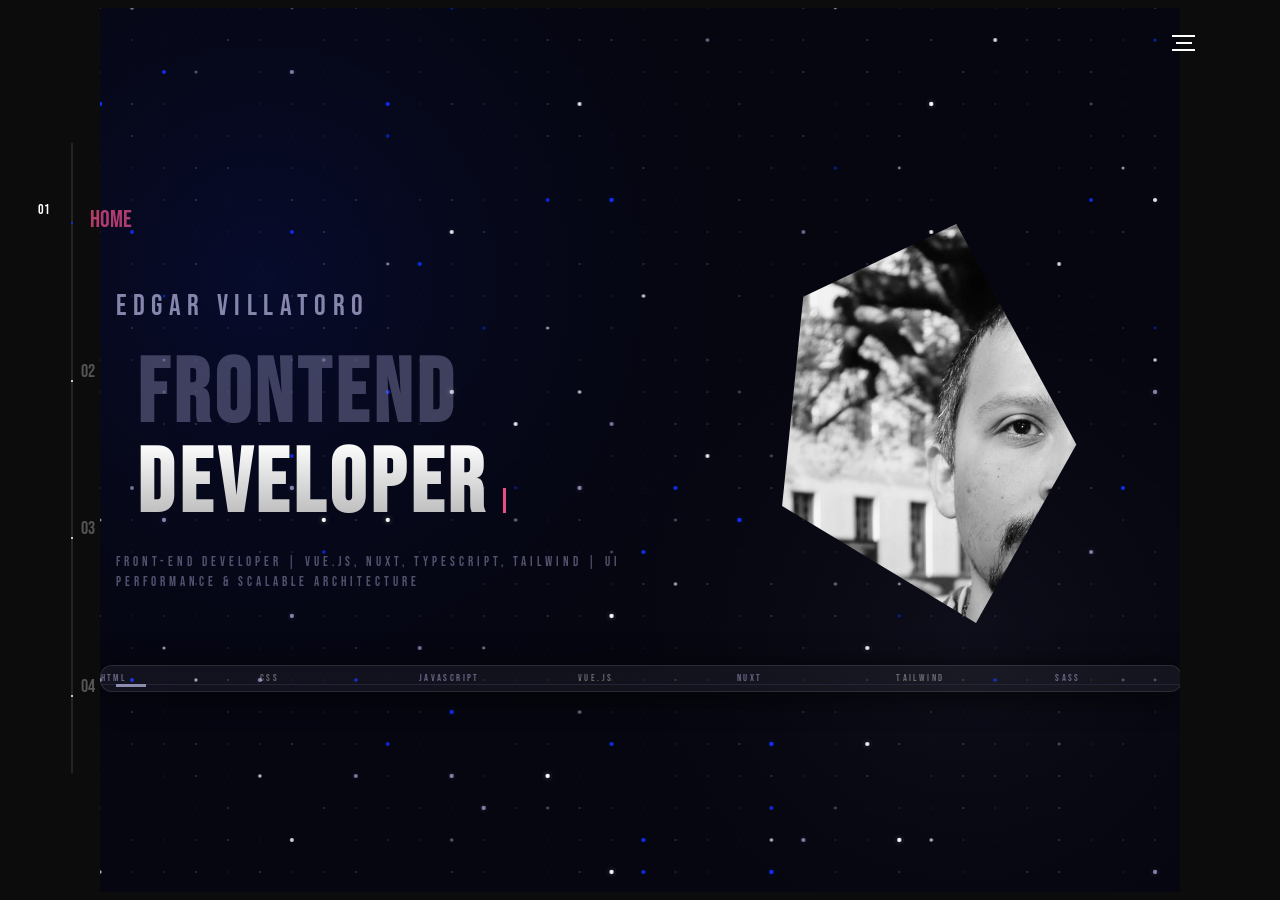
==== commit c9c48fc1: "contact section title" ====
--- a/index.html
+++ b/index.html
@@ -472,6 +472,7 @@
               <li class="l-section section">
                 <div class="contact">
                   <div class="contact-lockup">
+                    <h2>Let’s Connect</h2>
                     <div class="card card-tilt">
                       <div class="card-glow"></div>
 
--- a/assets/style.css
+++ b/assets/style.css
@@ -1233,7 +1233,11 @@
 
 .about-banner {
   position: relative;
-  z-index: 1;
+  display: flex;
+  flex-direction: column;
+  gap: 1rem;
+  overflow: auto;
+  padding: 70px 0 20px;
 }
 
 .about-fontsize {
@@ -1321,13 +1325,25 @@
 .contact-lockup {
   position: relative;
   display: flex;
+  flex-direction: column;
+  justify-content: center;
   width: 900px;
   max-width: 75%;
   height: 100%;
   align-items: center;
-  justify-content: flex-end;
   margin: 0 auto;
   perspective: 1000px;
+}
+
+.contact-lockup h2 {
+  font-size: clamp(3rem, 10vw, 6rem);
+  font-weight: 900;
+  letter-spacing: 0.05rem;
+  line-height: 1;
+  background: linear-gradient(180deg, #ffffff 0%, #ea4c89 100%);
+  -webkit-background-clip: text;
+  -webkit-text-fill-color: transparent;
+  background-clip: text;
 }
 
 .contact-lockup .card {
@@ -1670,9 +1686,6 @@
   .about-banner img {
     width: 315px;
   }
-  .contact-lockup {
-    justify-content: center;
-  }
   .work-lockup .slider-item-image {
     width: 90px;
     height: 90px;
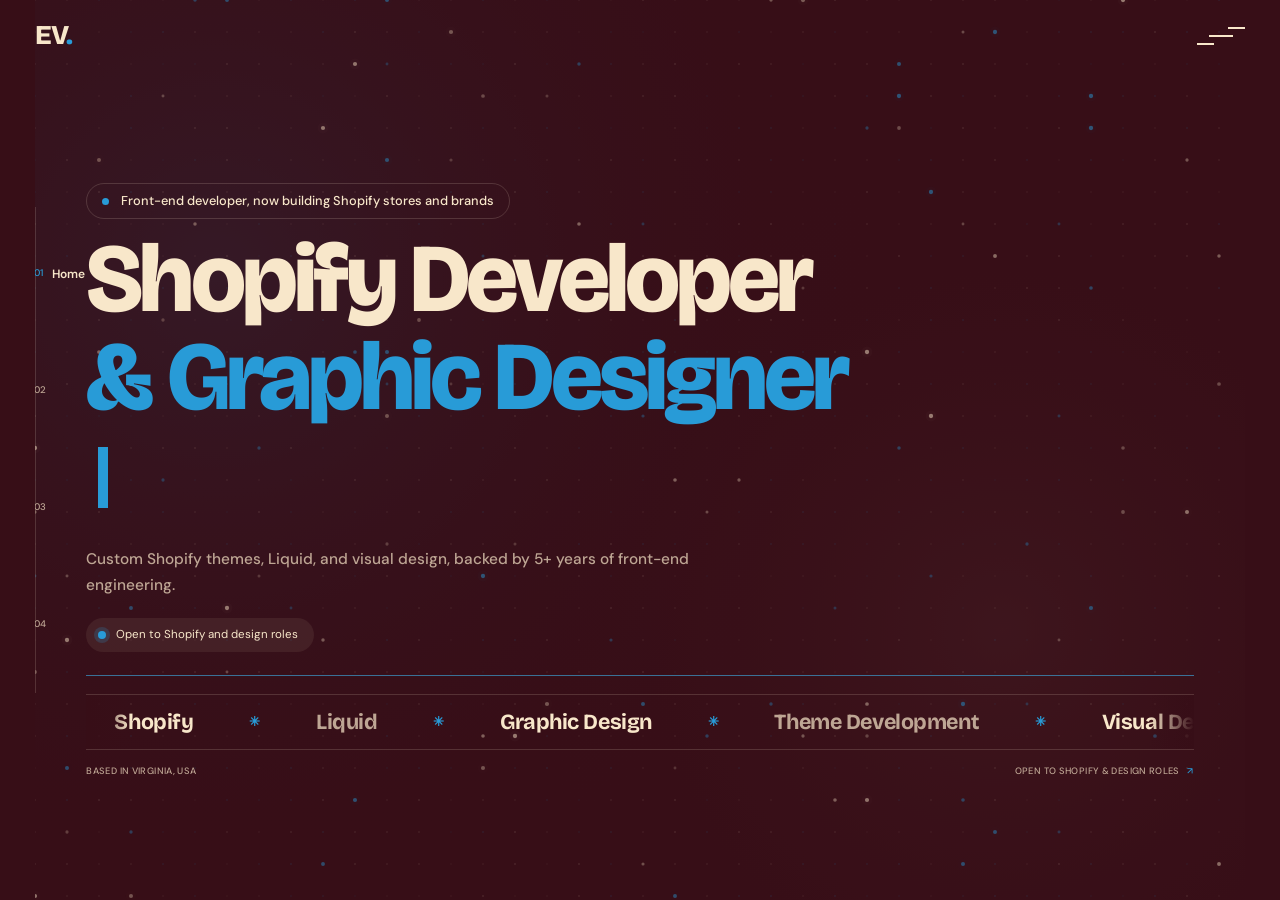
==== commit b1b3ef0f: "portfolio overhaul" ====
--- a/index.html
+++ b/index.html
@@ -1,41 +1,71 @@
+<!DOCTYPE html>
 <html lang="en">
   <head>
-    <title>Edgar Villatoro</title>
     <meta charset="utf-8" />
     <meta name="viewport" content="width=device-width, initial-scale=1" />
     <meta http-equiv="X-UA-Compatible" content="IE=edge" />
-    <meta name="description" content="Edgar Villatoro - Front-end Developer" />
-    <meta name="keywords" content="frontend, developer, vue, javascript" />
+    <meta name="theme-color" content="#370e17" />
+    <meta
+      name="description"
+      content="Edgar Villatoro is a Shopify developer and graphic designer with a front-end background in Vue, Nuxt and TypeScript."
+    />
+    <meta
+      name="keywords"
+      content="Edgar Villatoro, Shopify developer, Liquid, graphic design, visual design, front-end developer, Vue, Nuxt, TypeScript"
+    />
     <meta name="author" content="Edgar Villatoro" />
+    <title>Edgar Villatoro — Shopify Developer &amp; Graphic Designer</title>
+
+    <link rel="preconnect" href="https://fonts.googleapis.com" />
+    <link rel="preconnect" href="https://fonts.gstatic.com" crossorigin />
+    <link
+      href="https://fonts.googleapis.com/css2?family=Bricolage+Grotesque:opsz,wght@12..96,500;700;800&family=DM+Sans:wght@400;500;600;700&display=swap"
+      rel="stylesheet"
+    />
+
     <link rel="stylesheet" href="assets/style.css" />
     <script src="https://ajax.googleapis.com/ajax/libs/jquery/2.2.4/jquery.min.js"></script>
     <script src="assets/app.js"></script>
   </head>
 
   <body>
-    <!-- notification for small viewports and landscape oriented smartphones -->
     <div class="device-notification">
       <a class="device-notification-logo" href="#0">
         <h1>Edgar Villatoro</h1>
       </a>
       <p class="device-notification-message">
-        Ed Villatoro Front-end Developer
+        Ed Villatoro · Shopify Developer &amp; Graphic Designer
       </p>
     </div>
 
     <div class="perspective effect-rotate-left">
       <div class="container">
         <div class="outer-nav-return"></div>
+
         <div id="viewport" class="l-viewport">
           <div class="l-wrapper">
             <header class="header">
-              <a class="header-logo"> </a>
-              <button class="header-cta cta">Contact</button>
-              <div class="header-nav-toggle">
+              <a
+                class="header-logo"
+                href="#0"
+                aria-label="Edgar Villatoro home"
+              >
+                <span class="header-logo-mark">EV<span>.</span></span>
+              </a>
+
+              <button class="header-cta cta" type="button">Contact</button>
+
+              <div
+                class="header-nav-toggle"
+                role="button"
+                tabindex="0"
+                aria-label="Toggle navigation"
+              >
                 <span></span>
               </div>
             </header>
-            <nav class="l-side-nav">
+
+            <nav class="l-side-nav" aria-label="Section navigation">
               <ul class="side-nav">
                 <li class="is-active"><span>Home</span></li>
                 <li><span>Portfolio</span></li>
@@ -43,82 +73,104 @@
                 <li><span>Contact</span></li>
               </ul>
             </nav>
+
             <ul class="l-main-content main-content">
-              <!-- ===== HERO SECTION ===== -->
+              <!-- HOME -->
               <li class="l-section section section-is-active">
                 <div class="intro">
                   <canvas id="hero-bg"></canvas>
+
                   <div class="intro-banner">
                     <div class="about-info">
-                      <p class="greeting">Edgar Villatoro</p>
+                      <p class="greeting">
+                        Front-end developer, now building Shopify stores and
+                        brands
+                      </p>
+
                       <h1 class="main-title">
-                        <span class="title-word"> Frontend</span>
-                        <span class="title-word accent">Developer</span>
+                        <span class="title-word">Shopify Developer</span>
+                        <span class="title-word accent"
+                          >&amp; Graphic Designer</span
+                        >
                         <span class="cursor-line"></span>
                       </h1>
+
                       <p class="subtitle">
-                        Front-End Developer | Vue.js, Nuxt, TypeScript, Tailwind
-                        | UI Performance & Scalable Architecture
+                        Custom Shopify themes, Liquid, and visual design, backed
+                        by 5+ years of front-end engineering.
                       </p>
-                    </div>
-                    <div class="about-card">
-                      <img
-                        class="about-card__img"
-                        src="./assets/img/profile-pic.jpg"
-                        alt="Edgar Villatoro"
-                      />
-                    </div>
-                  </div>
+
+                      <div class="hero-note">
+                        <span class="hero-note-dot"></span>
+                        <span>Open to Shopify and design roles</span>
+                      </div>
+                    </div>
+                  </div>
+
                   <div class="scrolling-bar">
                     <div class="scrolling-track">
-                      <span class="scrolling-item">Html</span>
-                      <span class="scrolling-item">Css</span>
-                      <span class="scrolling-item">Javascript</span>
+                      <span class="scrolling-item">Shopify</span>
+                      <span class="scrolling-item">Liquid</span>
+                      <span class="scrolling-item">Graphic Design</span>
+                      <span class="scrolling-item">Theme Development</span>
+                      <span class="scrolling-item">Visual Design</span>
+                      <span class="scrolling-item">Creative Direction</span>
+                      <span class="scrolling-item">Email Development</span>
                       <span class="scrolling-item">Vue.js</span>
                       <span class="scrolling-item">Nuxt</span>
+                      <span class="scrolling-item">TypeScript</span>
+                      <span class="scrolling-item">JavaScript</span>
+                      <span class="scrolling-item">CSS</span>
                       <span class="scrolling-item">Tailwind</span>
                       <span class="scrolling-item">Sass</span>
-                      <span class="scrolling-item">Bootstrap</span>
                       <span class="scrolling-item">Pinia</span>
                       <span class="scrolling-item">Vite</span>
+                      <span class="scrolling-item">Storybook</span>
+                      <span class="scrolling-item">Jest</span>
                       <span class="scrolling-item">GitHub</span>
                       <span class="scrolling-item">GitLab</span>
-                      <span class="scrolling-item">Sourcetree</span>
-                      <span class="scrolling-item">Storybook</span>
-                      <span class="scrolling-item">Jest</span>
-                      <span class="scrolling-item">NPM</span>
-                      <span class="scrolling-item">JSON</span>
-                      <span class="scrolling-item">REST API</span>
-                      <span class="scrolling-item">PostgreSQL</span>
-                      <span class="scrolling-item">Neon</span>
-                      <span class="scrolling-item">Litmus</span>
-                      <span class="scrolling-item">Email Development</span>
-                    </div>
+                      <span class="scrolling-item">REST APIs</span>
+                    </div>
+                  </div>
+
+                  <div class="hero-bottom">
+                    <span>BASED IN VIRGINIA, USA</span>
+                    <span
+                      >OPEN TO SHOPIFY &amp; DESIGN ROLES
+                      <span class="hero-bottom-arrow">↗</span></span
+                    >
                   </div>
                 </div>
               </li>
 
-              <!-- ===== PORTFOLIO SECTION ===== -->
-
+              <!-- PORTFOLIO -->
               <li class="l-section section">
                 <div class="work">
                   <div class="work-header">
                     <div class="work-eyebrow">
                       <span class="work-eyebrow-line"></span>
-                      <span class="work-eyebrow-text">MY WORK</span>
+                      <span class="work-eyebrow-text"
+                        >SELECTED WORK / 2024—2026</span
+                      >
                       <span class="work-eyebrow-line"></span>
                     </div>
+
                     <h2 class="work-title">
-                      PORT<span class="work-title-accent">F</span>OLIO
+                      PORT<span class="work-title-accent">F</span>OLIO<span
+                        class="work-title-period"
+                        >.</span
+                      >
                     </h2>
                     <p class="work-subtitle">
-                      A SELECTION OF PROJECTS I'VE BUILT
+                      Shopify builds, design-minded interfaces, and experiments
+                      in code.
                     </p>
                   </div>
 
                   <div class="work-lockup">
                     <button
                       class="slider-arrow slider-arrow-prev"
+                      type="button"
                       aria-label="Previous project"
                     >
                       <svg
@@ -127,283 +179,315 @@
                         stroke="currentColor"
                         stroke-width="2"
                       >
-                        <polyline points="15 18 9 12 15 6" />
+                        <polyline points="15 18 9 12 15 6"></polyline>
                       </svg>
                     </button>
 
                     <ul class="slider">
                       <li class="slider-item" data-index="0">
-                        <div class="slider-card">
+                        <article class="slider-card">
+                          <div class="slider-card-image">
+                            <img
+                              src="./assets/img/esc_ala-shopify.png"
+                              alt="ESC-ALA Shopify storefront concept"
+                              loading="lazy"
+                            />
+                            <span class="project-number">01 / 05</span>
+                          </div>
+                          <div class="slider-card-body">
+                            <div class="slider-card-topline">
+                              <span class="project-type"
+                                >ECOMMERCE / THEME DEVELOPMENT</span
+                              >
+                              <div class="slider-card-tags">
+                                <span class="tag">SHOPIFY</span>
+                                <span class="tag">LIQUID</span>
+                                <span class="tag">CSS</span>
+                                <span class="tag">JAVASCRIPT</span>
+                              </div>
+                            </div>
+                            <h3 class="slider-card-title">
+                              ESC-ALA<span>.</span>
+                            </h3>
+                            <p class="slider-card-desc">
+                              A custom Shopify storefront concept for a modern
+                              bouldering gym, with responsive layouts,
+                              interactive sections, and custom animations.
+                            </p>
+                            <div class="slider-card-footer">
+                              <a
+                                class="slider-card-link"
+                                href="https://esc-ala.myshopify.com/"
+                                target="_blank"
+                                rel="noopener noreferrer"
+                              >
+                                VIEW LIVE PROJECT <span>↗</span>
+                              </a>
+                              <a
+                                class="slider-card-icon-btn"
+                                href="https://github.com/edvillatoro2/esc-ala"
+                                target="_blank"
+                                rel="noopener noreferrer"
+                                aria-label="View ESC-ALA source code"
+                              >
+                                <svg
+                                  viewBox="0 0 24 24"
+                                  fill="currentColor"
+                                  aria-hidden="true"
+                                >
+                                  <path
+                                    d="M12 .8a11.2 11.2 0 0 0-3.54 21.83c.56.1.76-.24.76-.54v-2.1c-3.1.67-3.76-1.32-3.76-1.32-.5-1.28-1.24-1.62-1.24-1.62-1.01-.69.08-.68.08-.68 1.12.08 1.7 1.15 1.7 1.15.99 1.69 2.59 1.2 3.22.92.1-.72.39-1.2.7-1.48-2.48-.28-5.08-1.24-5.08-5.52 0-1.22.44-2.22 1.15-3-.12-.28-.5-1.42.11-2.96 0 0 .94-.3 3.08 1.15a10.7 10.7 0 0 1 5.6 0c2.14-1.45 3.08-1.15 3.08-1.15.61 1.54.23 2.68.11 2.96.72.78 1.15 1.78 1.15 3 0 4.29-2.61 5.23-5.1 5.51.4.35.75 1.02.75 2.06v3.06c0 .3.2.65.77.54A11.2 11.2 0 0 0 12 .8Z"
+                                  ></path>
+                                </svg>
+                              </a>
+                            </div>
+                          </div>
+                        </article>
+                      </li>
+
+                      <li class="slider-item" data-index="1">
+                        <article class="slider-card">
                           <div class="slider-card-image">
                             <img
                               src="./assets/img/nuxtNotes.png"
-                              alt="NuxtNotes app"
+                              alt="NuxtNotes application preview"
+                              loading="lazy"
                             />
+                            <span class="project-number">02 / 05</span>
                           </div>
                           <div class="slider-card-body">
-                            <div class="slider-card-tags">
-                              <span class="tag">NUXT 4</span>
-                              <span class="tag">TAILWIND</span>
-                              <span class="tag">TYPESCRIPT</span>
-                              <span class="tag">POSTGRESSQL</span>
-                            </div>
-                            <h3 class="slider-card-title">NUXTNOTES</h3>
+                            <div class="slider-card-topline">
+                              <span class="project-type"
+                                >FULL-STACK APPLICATION</span
+                              >
+                              <div class="slider-card-tags">
+                                <span class="tag">NUXT 4</span>
+                                <span class="tag">TYPESCRIPT</span>
+                                <span class="tag">TAILWIND</span>
+                                <span class="tag">POSTGRESQL</span>
+                              </div>
+                            </div>
+                            <h3 class="slider-card-title">
+                              NuxtNotes<span>.</span>
+                            </h3>
                             <p class="slider-card-desc">
-                              A full-stack note taking app built with Nuxt 4,
-                              PostgreSQL and Tailwind CSS.
+                              A full-stack note-taking app built with Nuxt 4,
+                              PostgreSQL, and Tailwind CSS.
                             </p>
                             <div class="slider-card-footer">
                               <a
+                                class="slider-card-link"
                                 href="https://nuxtnotes.vercel.app/"
                                 target="_blank"
-                                class="slider-card-link"
-                                >VIEW PROJECT <span>↗</span></a
-                              >
-                              <a
+                                rel="noopener noreferrer"
+                              >
+                                VIEW LIVE PROJECT <span>↗</span>
+                              </a>
+                              <a
+                                class="slider-card-icon-btn"
                                 href="https://github.com/edvillatoro2/nuxt-notes/"
                                 target="_blank"
-                                class="slider-card-icon-btn"
-                                aria-label="Open project"
+                                rel="noopener noreferrer"
+                                aria-label="View NuxtNotes source code"
                               >
                                 <svg
                                   viewBox="0 0 24 24"
-                                  fill="none"
-                                  stroke="currentColor"
-                                  stroke-width="1.5"
+                                  fill="currentColor"
+                                  aria-hidden="true"
                                 >
-                                  <rect
-                                    x="3"
-                                    y="3"
-                                    width="18"
-                                    height="18"
-                                    rx="3"
-                                  />
-                                  <path d="M9 3v18M3 9h6" />
+                                  <path
+                                    d="M12 .8a11.2 11.2 0 0 0-3.54 21.83c.56.1.76-.24.76-.54v-2.1c-3.1.67-3.76-1.32-3.76-1.32-.5-1.28-1.24-1.62-1.24-1.62-1.01-.69.08-.68.08-.68 1.12.08 1.7 1.15 1.7 1.15.99 1.69 2.59 1.2 3.22.92.1-.72.39-1.2.7-1.48-2.48-.28-5.08-1.24-5.08-5.52 0-1.22.44-2.22 1.15-3-.12-.28-.5-1.42.11-2.96 0 0 .94-.3 3.08 1.15a10.7 10.7 0 0 1 5.6 0c2.14-1.45 3.08-1.15 3.08-1.15.61 1.54.23 2.68.11 2.96.72.78 1.15 1.78 1.15 3 0 4.29-2.61 5.23-5.1 5.51.4.35.75 1.02.75 2.06v3.06c0 .3.2.65.77.54A11.2 11.2 0 0 0 12 .8Z"
+                                  ></path>
                                 </svg>
                               </a>
                             </div>
                           </div>
-                        </div>
+                        </article>
                       </li>
-                      <li class="slider-item" data-index="1">
-                        <div class="slider-card">
-                          <div class="slider-card-image">
-                            <img
-                              src="./assets/img/demo.gif"
-                              alt="Fetch chrome extension"
-                            />
-                          </div>
-                          <div class="slider-card-body">
-                            <div class="slider-card-tags">
-                              <span class="tag">VUE 3</span>
-                              <span class="tag">TYPESCRIPT</span>
-                              <span class="tag">TAILWIND</span>
-                              <span class="tag">CRXJS</span>
-                              <span class="tag">CHROME API</span>
-                            </div>
-                            <h3 class="slider-card-title">
-                              FETCH ( CHROME EXTENSION )
-                            </h3>
-                            <p class="slider-card-desc">
-                              A Chrome extension to filter and categorize your
-                              YouTube favorited videos.
-                            </p>
-                            <div class="slider-card-footer">
-                              <a
-                                href="https://github.com/edvillatoro2/fetch"
-                                target="_blank"
-                                class="slider-card-link"
-                                >VIEW PROJECT <span>↗</span></a
-                              >
-                              <a
-                                href="https://github.com/edvillatoro2/fetch"
-                                target="_blank"
-                                class="slider-card-icon-btn"
-                                aria-label="Open project"
-                              >
-                                <svg
-                                  viewBox="0 0 24 24"
-                                  fill="none"
-                                  stroke="currentColor"
-                                  stroke-width="1.5"
-                                >
-                                  <rect
-                                    x="3"
-                                    y="3"
-                                    width="18"
-                                    height="18"
-                                    rx="3"
-                                  />
-                                  <path d="M9 3v18M3 9h6" />
-                                </svg>
-                              </a>
-                            </div>
-                          </div>
-                        </div>
-                      </li>
+
                       <li class="slider-item" data-index="2">
-                        <div class="slider-card">
+                        <article class="slider-card">
                           <div class="slider-card-image">
                             <img
                               src="./assets/img/tip-calculator.png"
-                              alt="Tip Calculator"
+                              alt="Tip calculator project preview"
+                              loading="lazy"
                             />
+                            <span class="project-number">03 / 05</span>
                           </div>
                           <div class="slider-card-body">
-                            <div class="slider-card-tags">
-                              <span class="tag">JAVASCRIPT</span>
-                              <span class="tag">HTML</span>
-                              <span class="tag">CSS</span>
-                            </div>
-                            <h3 class="slider-card-title">TIP CALCULATOR</h3>
+                            <div class="slider-card-topline">
+                              <span class="project-type"
+                                >FRONTEND CHALLENGE</span
+                              >
+                              <div class="slider-card-tags">
+                                <span class="tag">JAVASCRIPT</span>
+                                <span class="tag">HTML</span>
+                                <span class="tag">CSS</span>
+                              </div>
+                            </div>
+                            <h3 class="slider-card-title">
+                              Tip Calculator<span>.</span>
+                            </h3>
                             <p class="slider-card-desc">
                               A clean, responsive tip calculator built with
-                              vanilla JavaScript.
+                              vanilla JavaScript, with an emphasis on clear
+                              inputs and immediate feedback.
                             </p>
                             <div class="slider-card-footer">
                               <a
+                                class="slider-card-link"
                                 href="https://edvillatoro2.github.io/frontend-mentor-tip-calculator/"
                                 target="_blank"
-                                class="slider-card-link"
-                                >VIEW PROJECT <span>↗</span></a
-                              >
-                              <a
+                                rel="noopener noreferrer"
+                              >
+                                VIEW LIVE PROJECT <span>↗</span>
+                              </a>
+                              <a
+                                class="slider-card-icon-btn"
                                 href="https://github.com/edvillatoro2/frontend-mentor-tip-calculator/"
                                 target="_blank"
-                                class="slider-card-icon-btn"
-                                aria-label="Open project"
+                                rel="noopener noreferrer"
+                                aria-label="View Tip Calculator source code"
                               >
                                 <svg
                                   viewBox="0 0 24 24"
-                                  fill="none"
-                                  stroke="currentColor"
-                                  stroke-width="1.5"
+                                  fill="currentColor"
+                                  aria-hidden="true"
                                 >
-                                  <rect
-                                    x="3"
-                                    y="3"
-                                    width="18"
-                                    height="18"
-                                    rx="3"
-                                  />
-                                  <path d="M9 3v18M3 9h6" />
+                                  <path
+                                    d="M12 .8a11.2 11.2 0 0 0-3.54 21.83c.56.1.76-.24.76-.54v-2.1c-3.1.67-3.76-1.32-3.76-1.32-.5-1.28-1.24-1.62-1.24-1.62-1.01-.69.08-.68.08-.68 1.12.08 1.7 1.15 1.7 1.15.99 1.69 2.59 1.2 3.22.92.1-.72.39-1.2.7-1.48-2.48-.28-5.08-1.24-5.08-5.52 0-1.22.44-2.22 1.15-3-.12-.28-.5-1.42.11-2.96 0 0 .94-.3 3.08 1.15a10.7 10.7 0 0 1 5.6 0c2.14-1.45 3.08-1.15 3.08-1.15.61 1.54.23 2.68.11 2.96.72.78 1.15 1.78 1.15 3 0 4.29-2.61 5.23-5.1 5.51.4.35.75 1.02.75 2.06v3.06c0 .3.2.65.77.54A11.2 11.2 0 0 0 12 .8Z"
+                                  ></path>
                                 </svg>
                               </a>
                             </div>
                           </div>
-                        </div>
+                        </article>
                       </li>
+
                       <li class="slider-item" data-index="3">
-                        <div class="slider-card">
+                        <article class="slider-card">
                           <div class="slider-card-image">
                             <img
                               src="./assets/img/fintrack.png"
-                              alt="FinTrack"
+                              alt="FinTrack personal finance dashboard preview"
+                              loading="lazy"
                             />
+                            <span class="project-number">04 / 05</span>
                           </div>
                           <div class="slider-card-body">
-                            <div class="slider-card-tags">
-                              <span class="tag">NUXT 4</span>
-                              <span class="tag">TAILWIND</span>
-                              <span class="tag">TYPESCRIPT</span>
-                              <span class="tag">POSTGRESSQL</span>
-                            </div>
-                            <h3 class="slider-card-title">FINTRACK</h3>
+                            <div class="slider-card-topline">
+                              <span class="project-type">PRODUCT CONCEPT</span>
+                              <div class="slider-card-tags">
+                                <span class="tag">NUXT 4</span>
+                                <span class="tag">TYPESCRIPT</span>
+                                <span class="tag">TAILWIND</span>
+                                <span class="tag">POSTGRESQL</span>
+                              </div>
+                            </div>
+                            <h3 class="slider-card-title">
+                              FinTrack<span>.</span>
+                            </h3>
                             <p class="slider-card-desc">
-                              A personal finance dashboard for tracking income,
-                              expenses and budgets.
+                              A personal finance dashboard concept for
+                              organizing income, expenses, and budgets in a
+                              clear interface.
                             </p>
                             <div class="slider-card-footer">
                               <a
+                                class="slider-card-link"
                                 href="https://finance-fintrax.vercel.app/"
                                 target="_blank"
-                                class="slider-card-link"
-                                >VIEW PROJECT <span>↗</span></a
-                              >
-                              <a
+                                rel="noopener noreferrer"
+                              >
+                                VIEW LIVE PROJECT <span>↗</span>
+                              </a>
+                              <a
+                                class="slider-card-icon-btn"
                                 href="https://github.com/edvillatoro2/finance-dashboard"
                                 target="_blank"
-                                class="slider-card-icon-btn"
-                                aria-label="Open project"
+                                rel="noopener noreferrer"
+                                aria-label="View FinTrack source code"
                               >
                                 <svg
                                   viewBox="0 0 24 24"
-                                  fill="none"
-                                  stroke="currentColor"
-                                  stroke-width="1.5"
+                                  fill="currentColor"
+                                  aria-hidden="true"
                                 >
-                                  <rect
-                                    x="3"
-                                    y="3"
-                                    width="18"
-                                    height="18"
-                                    rx="3"
-                                  />
-                                  <path d="M9 3v18M3 9h6" />
+                                  <path
+                                    d="M12 .8a11.2 11.2 0 0 0-3.54 21.83c.56.1.76-.24.76-.54v-2.1c-3.1.67-3.76-1.32-3.76-1.32-.5-1.28-1.24-1.62-1.24-1.62-1.01-.69.08-.68.08-.68 1.12.08 1.7 1.15 1.7 1.15.99 1.69 2.59 1.2 3.22.92.1-.72.39-1.2.7-1.48-2.48-.28-5.08-1.24-5.08-5.52 0-1.22.44-2.22 1.15-3-.12-.28-.5-1.42.11-2.96 0 0 .94-.3 3.08 1.15a10.7 10.7 0 0 1 5.6 0c2.14-1.45 3.08-1.15 3.08-1.15.61 1.54.23 2.68.11 2.96.72.78 1.15 1.78 1.15 3 0 4.29-2.61 5.23-5.1 5.51.4.35.75 1.02.75 2.06v3.06c0 .3.2.65.77.54A11.2 11.2 0 0 0 12 .8Z"
+                                  ></path>
                                 </svg>
                               </a>
                             </div>
                           </div>
-                        </div>
+                        </article>
                       </li>
+
                       <li class="slider-item" data-index="4">
-                        <div class="slider-card">
+                        <article class="slider-card">
                           <div class="slider-card-image">
                             <img
                               src="./assets/img/scissors-roc-paper.netlify.app_.png"
-                              alt="Rock Paper Scissors"
+                              alt="Rock, Paper, Scissors game preview"
+                              loading="lazy"
                             />
+                            <span class="project-number">05 / 05</span>
                           </div>
                           <div class="slider-card-body">
-                            <div class="slider-card-tags">
-                              <span class="tag">JAVASCRIPT</span>
-                              <span class="tag">HTML</span>
-                              <span class="tag">CSS</span>
+                            <div class="slider-card-topline">
+                              <span class="project-type"
+                                >INTERACTIVE EXPERIMENT</span
+                              >
+                              <div class="slider-card-tags">
+                                <span class="tag">JAVASCRIPT</span>
+                                <span class="tag">HTML</span>
+                                <span class="tag">CSS</span>
+                              </div>
                             </div>
                             <h3 class="slider-card-title">
-                              ROCK, PAPER, SCISSORS
+                              Rock, Paper, Scissors<span>.</span>
                             </h3>
                             <p class="slider-card-desc">
-                              A fun and responsive game built with vanilla
-                              JavaScript.
+                              A responsive browser game built with vanilla
+                              JavaScript, featuring interactive choices and
+                              score tracking.
                             </p>
                             <div class="slider-card-footer">
                               <a
+                                class="slider-card-link"
                                 href="https://scissors-roc-paper.netlify.app/"
                                 target="_blank"
-                                class="slider-card-link"
-                                >VIEW PROJECT <span>↗</span></a
-                              >
-                              <a
+                                rel="noopener noreferrer"
+                              >
+                                VIEW LIVE PROJECT <span>↗</span>
+                              </a>
+                              <a
+                                class="slider-card-icon-btn"
                                 href="https://github.com/edvillatoro2/rock-paper-scissors"
                                 target="_blank"
-                                class="slider-card-icon-btn"
-                                aria-label="Open project"
+                                rel="noopener noreferrer"
+                                aria-label="View Rock, Paper, Scissors source code"
                               >
                                 <svg
                                   viewBox="0 0 24 24"
-                                  fill="none"
-                                  stroke="currentColor"
-                                  stroke-width="1.5"
+                                  fill="currentColor"
+                                  aria-hidden="true"
                                 >
-                                  <rect
-                                    x="3"
-                                    y="3"
-                                    width="18"
-                                    height="18"
-                                    rx="3"
-                                  />
-                                  <path d="M9 3v18M3 9h6" />
+                                  <path
+                                    d="M12 .8a11.2 11.2 0 0 0-3.54 21.83c.56.1.76-.24.76-.54v-2.1c-3.1.67-3.76-1.32-3.76-1.32-.5-1.28-1.24-1.62-1.24-1.62-1.01-.69.08-.68.08-.68 1.12.08 1.7 1.15 1.7 1.15.99 1.69 2.59 1.2 3.22.92.1-.72.39-1.2.7-1.48-2.48-.28-5.08-1.24-5.08-5.52 0-1.22.44-2.22 1.15-3-.12-.28-.5-1.42.11-2.96 0 0 .94-.3 3.08 1.15a10.7 10.7 0 0 1 5.6 0c2.14-1.45 3.08-1.15 3.08-1.15.61 1.54.23 2.68.11 2.96.72.78 1.15 1.78 1.15 3 0 4.29-2.61 5.23-5.1 5.51.4.35.75 1.02.75 2.06v3.06c0 .3.2.65.77.54A11.2 11.2 0 0 0 12 .8Z"
+                                  ></path>
                                 </svg>
                               </a>
                             </div>
                           </div>
-                        </div>
+                        </article>
                       </li>
                     </ul>
 
                     <button
                       class="slider-arrow slider-arrow-next"
+                      type="button"
                       aria-label="Next project"
                     >
                       <svg
@@ -412,80 +496,95 @@
                         stroke="currentColor"
                         stroke-width="2"
                       >
-                        <polyline points="9 18 15 12 9 6" />
+                        <polyline points="9 18 15 12 9 6"></polyline>
                       </svg>
                     </button>
                   </div>
 
-                  <div class="slider-dots">
-                    <!-- dots injected by JS -->
+                  <div class="slider-dots"></div>
+
+                  <div class="work-bottom">
+                    <span>DESIGN-MINDED DEVELOPMENT</span>
+                    <span>01 — 05</span>
                   </div>
                 </div>
               </li>
 
-              <!-- ===== ABOUT SECTION ===== -->
+              <!-- ABOUT -->
               <li class="l-section section">
                 <div class="about">
                   <canvas id="about-bg"></canvas>
+
                   <div class="about-banner">
-                    <h2>About</h2>
+                    <div class="about-kicker">
+                      A LITTLE ABOUT ME <span>— 03</span>
+                    </div>
+
+                    <h2>About<span class="about-title-period">.</span></h2>
+
                     <p class="about-fontsize">
-                      Front-End Developer with 5+ years of experience building
-                      web interfaces that actually feel good to use. I got into
-                      web development because I was genuinely fascinated by how
-                      the web works under the hood, and that curiosity hasn't
-                      slowed down since.
+                      I’m a front-end developer with 5+ years of experience in
+                      Vue, Nuxt and TypeScript, now focused on Shopify theme
+                      development and graphic design. I like the point where a
+                      brand’s visual identity meets a storefront that is fast,
+                      clear and easy to shop.
+                      <br /><br />
+                      I’m building custom Shopify themes in Liquid and studying
+                      <strong>graphic design at ilovecreatives</strong>. Outside
+                      of work, I boulder and collect design inspiration.
                     </p>
-                    <p class="about-fontsize">
-                      Most of my work has lived in the Vue.js ecosystem,
-                      building component-based architectures, working with
-                      TypeScript in larger codebases, and translating Figma
-                      designs into pixel-perfect, accessible interfaces. I care
-                      a lot about the details: whether that's getting the
-                      spacing just right, making sure a component is reusable
-                      and well-documented, or writing a unit test that'll save
-                      future-me from a headache down the road.
-                    </p>
-                    <p class="about-fontsize">
-                      On the tooling side, I'm comfortable with GitLab/GitHub,
-                      Vite, Webpack, and I've been leaning more into Storybook
-                      for component documentation and Jest for unit testing. I
-                      also have a soft spot for styling; Tailwind CSS, Sass, or
-                      plain CSS, I enjoy the craft of making things look and
-                      feel polished.
-                    </p>
-                    <p class="about-fontsize">
-                      What I genuinely enjoy most though is the collaborative
-                      side of this work. I like being in rooms (or Slack
-                      channels) where ideas get challenged, problems get solved
-                      together, and everyone's trying to build something they're
-                      proud of. Front-end development, at its core, is about
-                      people, and I try to keep that in mind with every line of
-                      code I write. If you want to connect or work on something
-                      together, I'd love to hear from you.
-                    </p>
+
+                    <div class="about-focus">
+                      <span class="about-focus-label"
+                        >CURRENTLY FOCUSED ON</span
+                      >
+                      <span>Shopify Development</span>
+                      <span>Graphic Design</span>
+                      <span>Creative Direction</span>
+                    </div>
+
+                    <div class="about-bottom">
+                      <span>DEVELOPMENT MEETS DESIGN</span>
+                      <span
+                        >ALWAYS LEARNING
+                        <span class="about-bottom-arrow">↗</span></span
+                      >
+                    </div>
                   </div>
                 </div>
               </li>
 
-              <!-- ===== CONTACT SECTION ===== -->
+              <!-- CONTACT -->
               <li class="l-section section">
                 <div class="contact">
                   <div class="contact-lockup">
-                    <h2>Let’s Connect</h2>
+                    <div class="contact-eyebrow">
+                      NEED A SHOPIFY STORE OR BRAND DESIGN? / 04
+                    </div>
+
+                    <h2>
+                      Let’s<br /><span>Connect</span
+                      ><span class="contact-title-period">.</span>
+                    </h2>
+
+                    <p class="contact-intro">
+                      Open to Shopify development and graphic design work. My
+                      inbox is open.
+                    </p>
+
                     <div class="card card-tilt">
                       <div class="card-glow"></div>
 
                       <div class="card-information">
+                        <span class="contact-card-label">GET IN TOUCH</span>
                         <a
                           href="mailto:edvillatoro2@gmail.com"
                           class="card-link"
+                          >edvillatoro2@gmail.com <span>↗</span></a
                         >
-                          edvillatoro2@gmail.com
-                        </a>
-                        <a href="tel:7036878144" class="card-link">
-                          (703) 687-8144
-                        </a>
+                        <a href="tel:7036878144" class="card-link"
+                          >(703) 687-8144 <span>↗</span></a
+                        >
                       </div>
 
                       <ul class="card-options">
@@ -493,22 +592,29 @@
                           <a
                             href="https://www.linkedin.com/in/edgar-villatoro/"
                             target="_blank"
+                            rel="noopener noreferrer"
+                            >LinkedIn <span>↗</span></a
                           >
-                            LinkedIn
-                          </a>
                         </li>
                         <li>
                           <a
                             href="https://github.com/edvillatoro2/"
                             target="_blank"
+                            rel="noopener noreferrer"
+                            >GitHub <span>↗</span></a
                           >
-                            GitHub
-                          </a>
                         </li>
                         <li>
-                          <a href="mailto:edvillatoro2@gmail.com"> Email Me </a>
+                          <a href="mailto:edvillatoro2@gmail.com"
+                            >Email <span>↗</span></a
+                          >
                         </li>
                       </ul>
+                    </div>
+
+                    <div class="contact-bottom">
+                      <span>EDGAR VILLATORO © 2026</span>
+                      <span>MADE WITH CURIOSITY.</span>
                     </div>
                   </div>
                 </div>
@@ -517,6 +623,7 @@
           </div>
         </div>
       </div>
+
       <ul class="outer-nav">
         <li class="is-active">Home</li>
         <li>Works</li>
--- a/assets/style.css
+++ b/assets/style.css
@@ -1,258 +1,165 @@
-@import url("https://fonts.googleapis.com/css2?family=Merriweather:ital,wght@1,900&display=swap");
-@import url("https://fonts.googleapis.com/css2?family=Bebas+Neue&display=swap");
-
-/* ============================================================
+@import url("https://fonts.googleapis.com/css2?family=Bricolage+Grotesque:opsz,wght@12..96,500;700;800&family=DM+Sans:wght@400;500;600;700&display=swap");
+
+/* =========================================================
+   DESIGN SYSTEM
+   Palette: #F8E7CA / #289BD7 / #370E17
+   ========================================================= */
+:root {
+  /* Palette: #F8E7CA cream, #289BD7 blue, #370E17 burgundy-brown */
+  --bg: #370e17; /* ONE background for the whole site */
+  --surface: #f8e7ca; /* cards */
+  --ink: var(--bg);
+  --ink-soft: var(--bg);
+  --paper: #f8e7ca; /* main text on the background */
+  --paper-dark: #e3d0b0;
+  --accent: #289bd7; /* blue */
+  --burnt: var(--accent);
+  --crimson: #1b6e9b; /* darker blue for text on cream */
+  --accent-dark: var(--crimson);
+  --muted: #bea694; /* secondary text on the background */
+  --soft-text: #674444; /* secondary text on cards */
+  --line: rgba(248, 231, 202, 0.16);
+  --line-dark: rgba(55, 14, 23, 0.16);
+
+  --font-display: "Bricolage Grotesque", "DM Sans", sans-serif;
+  --font-heading: "DM Sans", sans-serif;
+  --font-body: "DM Sans", sans-serif;
+  --page-gutter: clamp(20px, 4vw, 56px);
+}
+
+/* =========================================================
    RESET & BASE
-   ============================================================ */
+   ========================================================= */
+*,
+*::before,
+*::after {
+  box-sizing: border-box;
+}
+
 html {
-  font-family: sans-serif;
-  -ms-text-size-adjust: 100%;
+  font-family: var(--font-body);
+  font-size: 16px;
   -webkit-text-size-adjust: 100%;
-}
-
-article,
-aside,
-details,
-figcaption,
-figure,
-footer,
-header,
-hgroup,
-main,
-menu,
-nav,
-section,
-summary {
-  display: block;
-}
-
-audio,
-canvas,
-progress,
-video {
-  display: inline-block;
-  vertical-align: baseline;
-}
-audio:not([controls]) {
-  display: none;
-  height: 0;
-}
-[hidden],
-template {
-  display: none;
-}
-
-a {
-  background-color: transparent;
-  cursor: pointer;
-}
-a:active,
-a:hover {
-  outline: 0;
-}
-abbr[title] {
-  border-bottom: 1px dotted;
-}
-b,
-strong {
-  font-weight: bold;
-}
-dfn {
-  font-style: italic;
-}
-h1 {
-  font-size: 2em;
-  margin: 0.67em;
-}
-mark {
-  background: #ff0;
-  color: #000;
-}
-small {
-  font-size: 0.675rem;
-}
-sub,
-sup {
-  font-size: 0.5rem;
-  line-height: 0;
-  position: relative;
-  vertical-align: baseline;
-}
-sup {
-  top: -0.5em;
-}
-sub {
-  bottom: -0.25em;
-}
-img {
-  border: 0;
-}
-svg:not(:root) {
+  text-size-adjust: 100%;
+  scroll-behavior: smooth;
+}
+
+body {
+  margin: 0;
+  min-width: 320px;
+  min-height: 100vh;
   overflow: hidden;
-}
-figure {
-  margin: 1rem 40px;
-}
-hr {
-  box-sizing: content-box;
-  height: 0;
-}
-pre {
-  overflow: auto;
-}
-code,
-kbd,
-pre,
-samp {
-  font-family: monospace, monospace;
+  background: var(--ink);
+  color: var(--paper);
+  font-family: var(--font-body);
   font-size: 1rem;
-}
-
+  line-height: 1.6;
+  -webkit-font-smoothing: antialiased;
+  -moz-osx-font-smoothing: grayscale;
+  -webkit-tap-highlight-color: rgba(40, 155, 215, 0.25);
+}
+
+h1,
+h2,
+h3,
+h4,
+p {
+  margin-top: 0;
+}
 button,
 input,
-optgroup,
-select,
-textarea {
+textarea,
+select {
   color: inherit;
   font: inherit;
-  margin: 0;
 }
 button {
-  overflow: visible;
-}
-button,
-select {
+  cursor: pointer;
+}
+a {
+  color: inherit;
+  text-decoration: none;
+}
+img,
+svg {
+  display: block;
+  max-width: 100%;
+}
+img {
+  height: auto;
+}
+
+button:focus-visible,
+a:focus-visible,
+[role="button"]:focus-visible,
+.side-nav li:focus-visible,
+.outer-nav li:focus-visible {
+  outline: 2px solid var(--accent);
+  outline-offset: 5px;
+}
+
+::selection {
+  color: var(--ink);
+  background: var(--accent);
+}
+
+/* Display type: wide, heavy, tight */
+.main-title,
+.work-title,
+.about-banner h2,
+.contact-lockup h2,
+.outer-nav > li,
+.header-logo-mark,
+.device-notification-logo h1 {
+  font-family: var(--font-display);
+  font-weight: 800;
+  letter-spacing: -0.04em;
   text-transform: none;
 }
-button,
-html input[type="button"],
-input[type="reset"],
-input[type="submit"] {
-  -webkit-appearance: button;
-  cursor: pointer;
-}
-button[disabled],
-html input[disabled] {
-  cursor: default;
-}
-button::-moz-focus-inner,
-input::-moz-focus-inner {
-  border: 0;
-  padding: 0;
-}
-input {
-  line-height: normal;
-}
-input[type="checkbox"],
-input[type="radio"] {
-  box-sizing: border-box;
-  padding: 0;
-}
-input[type="number"]::-webkit-inner-spin-button,
-input[type="number"]::-webkit-outer-spin-button {
-  height: auto;
-}
-input[type="search"] {
-  -webkit-appearance: textfield;
-  box-sizing: content-box;
-}
-input[type="search"]::-webkit-search-cancel-button,
-input[type="search"]::-webkit-search-decoration {
-  -webkit-appearance: none;
-}
-fieldset {
-  border: 1px solid #c0c0c0;
-  margin: 0 2px;
-  padding: 0.35em 0.625em 0.75em;
-}
-legend {
-  border: 0;
-  padding: 0;
-}
-textarea {
-  overflow: auto;
-}
-optgroup {
-  font-weight: bold;
-}
-table {
-  border-collapse: collapse;
-  border-spacing: 0;
-}
-td,
-th {
-  padding: 0;
-}
-
-::-moz-selection {
-  background: #fff498;
-}
-::selection {
-  background: #fff498;
-}
-img::-moz-selection {
-  background: transparent;
-}
-img::selection {
-  background: transparent;
-}
-
-body {
-  -webkit-tap-highlight-color: #fff498;
-}
-
-/* ============================================================
-   BODY & LAYOUT
-   ============================================================ */
-body {
-  background-color: #0c0c0c;
-  font-size: 1rem;
-  line-height: 1.6;
-  font-family: "Bebas Neue", sans-serif;
-  color: #fff;
-  -webkit-font-smoothing: antialiased;
-  -webkit-text-size-adjust: 100%;
+
+/* =========================================================
+   MAIN APPLICATION LAYOUT
+   ========================================================= */
+.perspective {
+  position: relative;
+  width: 100%;
+  height: 100vh;
+  height: 100dvh;
+  overflow: hidden;
+  background: var(--ink);
+}
+
+.container {
+  position: relative;
+  padding: 0 2.2rem;
+  width: 100%;
+  height: 100%;
+  min-height: 100%;
+  outline: 0 solid var(--accent);
+  transform: translateZ(0) translateX(0) rotateY(0deg);
+  transform-origin: 0% 50%;
+  transition: transform 0.45s cubic-bezier(0.22, 1, 0.36, 1), outline 0.3s ease;
 }
 
 .l-viewport {
   position: relative;
   width: 100%;
-  height: 100vh;
-  box-shadow: 0 0 45px 5px rgba(0, 0, 0, 0.85);
+  height: 100%;
   overflow: hidden;
+  background: var(--ink);
 }
 
 .l-wrapper {
   position: relative;
-  width: 1440px;
-  max-width: 90%;
+  width: 100%;
+  max-width: 1600px;
   height: 100%;
   margin: 0 auto;
-}
-
-.l-side-nav {
-  position: absolute;
-  left: 0;
-  display: flex;
-  height: 100%;
-  align-items: center;
-}
-
-.l-side-nav::before {
-  content: "";
-  position: absolute;
-  top: 50%;
-  left: 0;
-  transform: translateY(-50%);
-  width: 2px;
-  height: 70%;
-  max-height: 750px;
-  background-color: #555;
-  opacity: 0.35;
-  z-index: 10;
-}
-
-.l-main-content {
+  padding: 0 var(--page-gutter);
+}
+
+.l-main-content,
+.main-content {
   position: relative;
   width: 100%;
   height: 100%;
@@ -263,525 +170,547 @@
 
 .l-section {
   position: absolute;
+  inset: 0;
   width: 100%;
   height: 100%;
 }
 
-/* ============================================================
-   DEVICE NOTIFICATION
-   ============================================================ */
+.section {
+  z-index: 0;
+  visibility: hidden;
+  opacity: 0;
+  pointer-events: none;
+  transition: opacity 0.4s ease, visibility 0s linear 0.4s;
+}
+
+.section-is-active {
+  z-index: 1;
+  visibility: visible;
+  opacity: 1;
+  pointer-events: auto;
+  transition: opacity 0.4s ease 0.15s, visibility 0s;
+}
+
+.section-next {
+  transform: translateY(-30px);
+  transition: transform 0.4s ease;
+}
+.section-prev {
+  transform: translateY(30px);
+  transition: transform 0.4s ease;
+}
+
+/* =========================================================
+   DEVICE NOTICE
+   ========================================================= */
 .device-notification {
   display: none;
   position: fixed;
-  top: 0;
-  left: 0;
-  width: 100%;
-  height: 100%;
+  inset: 0;
+  z-index: 100;
   flex-direction: column;
   align-items: center;
   justify-content: center;
-  background-color: #0c0c0c;
-  z-index: 12;
+  padding: 30px;
+  background: var(--paper);
+  color: var(--ink);
+  text-align: center;
 }
 
 .device-notification-logo {
   display: flex;
   align-items: center;
-  text-decoration: none;
-  color: #fff;
-}
-
-.device-notification-logo p {
-  margin: 0 0 0 10px;
-  font-size: 0.675rem;
-  font-weight: 700;
-  text-transform: uppercase;
-}
-
+  color: var(--ink);
+}
+.device-notification-logo h1 {
+  margin: 0;
+  font-size: 2.5rem;
+}
 .device-notification-message {
-  width: 70%;
-  margin: 30px 0 0 0;
-  font-weight: 700;
-  text-align: center;
-}
-
-/* ============================================================
-   SECTION TRANSITIONS
-   ============================================================ */
-.section {
-  opacity: 0;
-  visibility: hidden;
-  transition: opacity 0.4s ease-in-out, visibility 0s 0.4s;
-}
-
-.section-is-active {
-  opacity: 1;
-  visibility: visible;
-  z-index: 1;
-  transition: opacity 0.4s ease-in-out 0.4s;
-}
-
-.section-next {
-  transform: translateY(-45px);
-  transition: transform 0.4s ease-in-out;
-}
-
-.section-prev {
-  transform: translateY(45px);
-  transition: transform 0.4s ease-in-out;
-}
-
-/* ============================================================
+  max-width: 300px;
+  margin: 18px 0 0;
+  font-size: 0.85rem;
+}
+
+/* =========================================================
    HEADER
-   ============================================================ */
+   ========================================================= */
 .header {
   position: absolute;
   top: 0;
   left: 0;
-  display: flex;
-  width: 100%;
-  height: 70px;
+  z-index: 20;
+  display: flex;
+  width: 100%;
+  height: 72px;
   align-items: center;
   justify-content: space-between;
-  z-index: 10;
 }
 
 .header-logo {
-  display: flex;
-  align-items: center;
-  text-decoration: none;
-  color: #fff;
-}
-
-.header-logo p {
-  margin: 0 0 0 10px;
-  font-size: 0.675rem;
+  display: inline-flex;
+  align-items: center;
+  gap: 12px;
+  color: var(--paper);
+}
+.header-logo-mark {
+  font-size: 1.7rem;
+  line-height: 1;
+  letter-spacing: -0.04em;
+}
+.header-logo-mark span {
+  color: var(--accent);
+}
+.header-logo-name {
+  font-family: var(--font-heading);
+  font-size: 0.66rem;
   font-weight: 700;
-  text-transform: uppercase;
-}
-
-.header-nav-toggle {
-  display: flex;
-  width: 50px;
-  height: 50px;
-  flex-direction: column;
-  align-items: center;
-  justify-content: center;
-  cursor: pointer;
-}
-
-.header-nav-toggle span,
-.header-nav-toggle::before,
-.header-nav-toggle::after {
-  content: "";
-  position: relative;
-  width: 16px;
-  height: 2px;
-  background-color: #fff;
-}
-
-.header-nav-toggle::before {
-  bottom: 5px;
-  width: 23px;
-}
-.header-nav-toggle::after {
-  top: 5px;
-  width: 23px;
+  letter-spacing: 0.13em;
 }
 
 .header-cta {
   position: absolute;
   top: 50%;
   left: 50%;
-  transform: translate(-50%, -50%) scale(1);
-
-  padding: 0 20px;
-  line-height: 30px;
-
-  background: linear-gradient(135deg, #ffffff, #eaeaea);
-  color: #000;
-
+  min-width: 124px;
+  padding: 11px 24px;
+  border: 1px solid var(--accent);
+  border-radius: 999px;
+  background: var(--accent);
+  color: var(--ink);
+  font-family: var(--font-heading);
+  font-size: 0.8rem;
   font-weight: 700;
-  text-transform: uppercase;
-  letter-spacing: 0.12rem;
-  border: none;
-  overflow: hidden;
   opacity: 0;
   visibility: hidden;
-  /* ✅ unified timing (this is the key) */
-  transition: opacity 0.35s ease, transform 0.45s cubic-bezier(0.22, 1, 0.36, 1),
-    box-shadow 0.45s cubic-bezier(0.22, 1, 0.36, 1), letter-spacing 0.35s ease,
-    background 0.35s ease;
-
-  box-shadow: 0 4px 12px rgba(0, 0, 0, 0.25),
-    inset 0 1px 0 rgba(255, 255, 255, 0.6);
-}
-
-/* shine effect */
-.header-cta::before {
-  content: "";
-  position: absolute;
-  inset: 0;
-  background: linear-gradient(
-    120deg,
-    transparent 20%,
-    rgba(255, 255, 255, 0.6),
-    transparent 80%
-  );
-  transform: translateX(-120%);
-  transition: transform 0.7s cubic-bezier(0.22, 1, 0.36, 1);
+  transform: translate(-50%, -45%);
+  transition: opacity 0.3s ease, visibility 0.3s ease, transform 0.3s ease,
+    background 0.2s ease, color 0.2s ease;
 }
 
 .header-cta:hover {
-  transform: translate(-50%, -55%) scale(1.06);
-  background: linear-gradient(135deg, #ea4c89, #ff7aa2);
-  color: #fff;
-  letter-spacing: 0.18rem;
-  box-shadow: 0 10px 25px rgba(234, 76, 137, 0.4),
-    0 0 18px rgba(234, 76, 137, 0.25);
-}
-
-.header-cta:hover::before {
-  transform: translateX(120%);
-}
-
+  background: var(--paper);
+  border-color: var(--paper);
+  color: var(--ink);
+  transform: translate(-50%, -50%);
+}
 .header-cta.is-active {
   opacity: 1;
   visibility: visible;
-  transform: translate(-50%, -50%) scale(1);
-}
-
-/* ============================================================
-   SIDE NAV
-   ============================================================ */
+  transform: translate(-50%, -50%);
+}
+
+.header-nav-toggle {
+  display: flex;
+  width: 48px;
+  height: 48px;
+  flex-direction: column;
+  align-items: center;
+  justify-content: center;
+  cursor: pointer;
+}
+
+.header-nav-toggle span,
+.header-nav-toggle::before,
+.header-nav-toggle::after {
+  position: relative;
+  display: block;
+  width: 24px;
+  height: 2px;
+  background: var(--paper);
+  content: "";
+  transition: width 0.25s ease, transform 0.25s ease, background 0.25s ease;
+}
+
+.header-nav-toggle::before {
+  width: 17px;
+  margin-bottom: 6px;
+  align-self: flex-end;
+}
+.header-nav-toggle::after {
+  width: 17px;
+  margin-top: 6px;
+  align-self: flex-start;
+}
+.header-nav-toggle:hover span {
+  background: var(--accent);
+}
+.header-nav-toggle:hover::before,
+.header-nav-toggle:hover::after {
+  width: 24px;
+  background: var(--accent);
+}
+
+/* =========================================================
+   SIDE NAVIGATION
+   ========================================================= */
+.l-side-nav {
+  position: absolute;
+  left: 0;
+  z-index: 10;
+  display: flex;
+  height: 100%;
+  align-items: center;
+}
+
+.l-side-nav::before {
+  position: absolute;
+  top: 50%;
+  left: 0;
+  width: 1px;
+  height: 54%;
+  max-height: 580px;
+  background: var(--line);
+  content: "";
+  transform: translateY(-50%);
+}
+
 .side-nav {
   position: relative;
+  z-index: 10;
   display: flex;
   width: 100px;
-  height: 70%;
-  max-height: 750px;
+  height: 52%;
+  max-height: 500px;
   flex-direction: column;
   justify-content: space-around;
   margin: 0;
   padding: 0;
-  list-style-position: inside;
-  z-index: 10;
+  list-style: none;
 }
 
 .side-nav > li {
   position: relative;
-  top: -5px;
-  color: #fff;
-  font-size: 6px;
+  padding-left: 17px;
+  color: var(--muted);
+  font-family: var(--font-heading);
+  font-size: 0.65rem;
   cursor: pointer;
+  transition: color 0.25s ease;
+}
+
+.side-nav > li::before {
+  position: absolute;
+  top: 0;
+  left: -1px;
+  color: var(--muted);
+  font-size: 0.6rem;
+  font-weight: 500;
+  content: "00";
+  transition: color 0.25s ease;
+}
+
+.side-nav li:nth-child(1)::before {
+  content: "01";
+}
+.side-nav li:nth-child(2)::before {
+  content: "02";
+}
+.side-nav li:nth-child(3)::before {
+  content: "03";
+}
+.side-nav li:nth-child(4)::before {
+  content: "04";
+}
+.side-nav li:nth-child(5)::before {
+  content: "05";
 }
 
 .side-nav > li span {
   position: relative;
-  top: 3px;
-  left: 10px;
-  color: rgba(234, 76, 137, 0.75);
-  font-size: 1.525rem;
-  font-weight: 300;
+  display: inline-block;
+  color: var(--paper);
+  font-family: var(--font-heading);
+  font-size: 0.75rem;
+  font-weight: 600;
   opacity: 0;
   visibility: hidden;
-}
-
-.side-nav > li::before {
-  position: absolute;
-  top: 3px;
-  left: 10px;
-  color: #555;
-  font-size: 1.1rem;
-  font-weight: 300;
-}
-
-.side-nav li:nth-child(1)::before {
-  content: "01";
-}
-.side-nav li:nth-child(2)::before {
-  content: "02";
-}
-.side-nav li:nth-child(3)::before {
-  content: "03";
-}
-.side-nav li:nth-child(4)::before {
-  content: "04";
-}
-.side-nav li:nth-child(5)::before {
-  content: "05";
-}
-
-.side-nav li.is-active {
-  color: #0f33ff;
-  transition: color 0.4s ease-in-out;
-}
-
-.side-nav li.is-active span {
+  transform: translateX(-6px);
+  transition: opacity 0.25s ease, visibility 0.25s ease, transform 0.25s ease;
+}
+
+.side-nav > li.is-active,
+.side-nav > li.is-active::before {
+  color: var(--accent);
+}
+.side-nav > li.is-active span {
   opacity: 1;
   visibility: visible;
-  transition: opacity 0.4s ease-in-out;
-}
-
-.side-nav li.is-active::before {
-  left: -33px;
-  color: #fff;
-  font-size: 0.85rem;
-}
-
-/* ============================================================
-   HERO / INTRO SECTION
-   ============================================================ */
+  transform: translateX(0);
+}
+
+/* =========================================================
+   HERO / INTRO (type-led, no photo)
+   ========================================================= */
 .intro {
   position: relative;
   display: flex;
-  width: 95%;
-  max-width: 100%;
+  width: 100%;
   height: 100%;
-  background: #060610;
   flex-direction: column;
   justify-content: center;
   margin: 0 auto;
+  padding: 84px 0 22px;
   overflow: hidden;
-}
-
-/* Canvas background */
-#hero-bg {
+  background: transparent; /* lets the full-site hero canvas show through */
+}
+
+#hero-bg,
+#about-bg {
   position: absolute;
   inset: 0;
+  z-index: 0;
   width: 100%;
   height: 100%;
-  z-index: 0;
+  pointer-events: none;
+}
+#hero-bg {
+  opacity: 0.5;
+  transition: opacity 0.4s ease;
+}
+#hero-bg.is-hidden {
+  opacity: 0;
 }
 
 .intro-banner {
   position: relative;
-  display: flex;
-  align-items: center;
-  gap: 2rem;
-  left: 1rem;
   z-index: 1;
+  display: flex;
+  align-items: center;
+  gap: clamp(25px, 5vw, 90px);
+  width: 100%;
+  padding: 0 0 24px;
 }
 
 .intro-banner::before {
+  position: absolute;
+  right: 0;
+  bottom: 0;
+  left: 0;
+  height: 1px;
+  background: var(--line);
   content: "";
+}
+.intro-banner::after {
   position: absolute;
-  bottom: -20px;
-  left: -15px;
-  right: 0;
+  bottom: 0;
+  left: 0;
+  width: 100%;
   height: 1px;
-  background-color: #1a1a2e;
-}
-
-.intro-banner::after {
+  background: var(--accent);
+  opacity: 0.6;
   content: "";
-  position: absolute;
-  bottom: -22px;
-  left: 0;
-  width: 30px;
-  height: 3px;
-  background-color: #8686ac;
-}
-
-/* ---- Hero text animations ---- */
+}
+
+.about-info {
+  position: relative;
+  z-index: 1;
+  flex: 1;
+  min-width: 0;
+  max-width: 100%;
+}
+.about-card {
+  display: none;
+}
+
 .greeting {
-  font-size: 1.8rem;
-  color: #8686ac;
-  letter-spacing: 0.4rem;
-  margin: 0 0 0.25rem;
+  display: inline-block;
+  margin: 0 0 14px;
+  padding: 7px 15px;
+  border: 1px solid var(--line);
+  border-radius: 999px;
+  color: var(--paper);
+  font-family: var(--font-heading);
+  font-size: clamp(0.7rem, 1vw, 0.88rem);
+  font-weight: 500;
   opacity: 0;
   transform: translateY(12px);
   animation: heroFadeUp 0.6s ease forwards 0.2s;
 }
 
+.greeting::before {
+  display: inline-block;
+  width: 7px;
+  height: 7px;
+  margin-right: 9px;
+  border-radius: 50%;
+  background: var(--accent);
+  content: "";
+  vertical-align: middle;
+}
+
 .main-title {
-  line-height: 1;
-  letter-spacing: 0.3rem;
+  margin: 0;
+  padding-bottom: 0.08em;
   overflow: hidden;
+  font-size: clamp(2.8rem, 7.6vw, 7.8rem);
+  line-height: 0.95;
 }
 
 .title-word {
-  display: inline-block;
-  font-size: clamp(3.5rem, 7vw, 7rem);
-  color: rgba(134, 134, 172, 0.45);
+  display: block;
+  width: fit-content;
+  padding-bottom: 0.06em;
+  color: var(--paper);
+  font-size: inherit;
+  letter-spacing: inherit;
   opacity: 0;
   transform: translateY(70px);
-  animation: heroSlideUp 0.7s cubic-bezier(0.22, 1, 0.36, 1) forwards;
+  animation: heroSlideUp 0.8s cubic-bezier(0.22, 1, 0.36, 1) forwards;
 }
 
 .title-word:nth-child(1) {
   animation-delay: 0.3s;
 }
 .title-word.accent {
-  animation-delay: 0.5s;
-  color: #fff;
-  background: linear-gradient(180deg, #ffffff 0%, #b0b0b0 100%);
-  -webkit-background-clip: text;
-  -webkit-text-fill-color: transparent;
-  background-clip: text;
+  color: var(--accent);
+  animation-delay: 0.48s;
 }
 
 .cursor-line {
   display: inline-block;
-  width: 3px;
-  height: 0.8em;
-  background: #ea4c89;
-  margin-left: 5px;
-  vertical-align: middle;
+  width: 0.1em;
+  height: 0.62em;
+  margin-left: 0.12em;
+  background: var(--burnt);
+  vertical-align: baseline;
   opacity: 0;
-  animation: heroBlink 1s step-end infinite 1.2s, heroFadeIn 0s forwards 1.2s;
+  animation: heroFadeIn 0s forwards 1.2s, heroBlink 1s step-end infinite 1.2s;
 }
 
 .subtitle {
-  margin-top: 0.6rem;
-  font-size: 0.8rem;
-  color: rgba(134, 134, 172, 0.6);
-  letter-spacing: 0.25rem;
+  max-width: 620px;
+  margin: 16px 0 0;
+  color: var(--muted);
+  font-family: var(--font-body);
+  font-size: clamp(0.85rem, 1.2vw, 1.05rem);
+  font-weight: 500;
+  line-height: 1.7;
   opacity: 0;
   transform: translateY(8px);
   animation: heroFadeUp 0.6s ease forwards 0.9s;
 }
 
-/* ---- Profile card ---- */
-.about-info {
-  flex: 1;
-}
-
-.about-card {
-  display: -ms-grid;
-  display: grid;
-  -ms-grid-columns: (1fr) [5];
-  grid-template-columns: repeat(5, 1fr);
-  -ms-grid-rows: 1fr 1rem auto;
-  grid-template-rows: 1fr 1rem auto;
-  max-width: 30rem;
-  margin: auto;
-  position: relative;
-  -webkit-box-shadow: 0.75rem -0.5rem 0 var(-accent), 0 -0.5rem 0 var(-primary),
-    -0.8rem -1rem 0 var(-secondary);
-  box-shadow: 0.75rem -0.5rem 0 var(-accent), 0 -0.5rem 0 var(-primary),
-    -0.8rem -1rem 0 var(-secondary);
-}
-
-.about-card__img {
-  max-width: 100%;
-  display: block;
-  grid-column: 1 / -1;
-  -ms-grid-row: 1;
-  -ms-grid-row-span: 2;
-  grid-row: 1 / 3;
-  -ms-flex-item-align: center;
-  -ms-grid-row-align: center;
-  align-self: center;
-  -webkit-filter: grayscale(1);
-  filter: grayscale(1);
-}
-
-@supports ((-webkit-clip-path: circle(25%)) or (clip-path: circle(25%))) {
-  .about-card {
-    -webkit-clip-path: circle(0%);
-    clip-path: circle(0%);
-    -webkit-animation: circle-grow 2000ms 700ms forwards;
-    animation: circle-grow 2000ms 700ms forwards;
-  }
-
-  .about-card__img:hover {
-    -webkit-clip-path: polygon(10% 10%, 100% 0%, 100% 50%, 100% 100%, 0% 100%);
-    clip-path: polygon(10% 10%, 100% 0%, 100% 50%, 100% 100%, 0% 100%);
-    -webkit-filter: grayscale(0);
-    filter: grayscale(0);
-    transition: clip-path 900ms ease-in-out;
-  }
-
-  .about-card__img {
-    -webkit-clip-path: polygon(
-      18.11% 16.5%,
-      50% 0%,
-      75% 50%,
-      54.09% 90.44%,
-      13.7% 63.94%
-    );
-    clip-path: polygon(
-      18.11% 16.5%,
-      50% 0%,
-      75% 50%,
-      54.09% 90.44%,
-      13.7% 63.94%
-    );
-    -webkit-transition: -webkit-clip-path 700ms ease-in-out;
-    transition: -webkit-clip-path 700ms ease-in-out;
-    transition: clip-path 700ms ease-in-out;
-    transition: clip-path 700ms ease-in-out, -webkit-clip-path 700ms ease-in-out;
-  }
-
-  .about-card__title {
-    -webkit-clip-path: inset(50% 50%);
-    clip-path: inset(50% 50%);
-    -webkit-animation: heading-in 400ms 1000ms forwards;
-    animation: heading-in 400ms 1000ms forwards;
-  }
-}
-
-@-webkit-keyframes circle-grow {
-  to {
-    -webkit-clip-path: circle(100%);
-    clip-path: circle(100%);
-  }
-}
-
-@keyframes circle-grow {
-  to {
-    -webkit-clip-path: circle(100%);
-    clip-path: circle(100%);
-  }
-}
-
-/* ---- Scrolling tech bar ---- */
+.hero-note {
+  display: inline-flex;
+  align-items: center;
+  gap: 10px;
+  margin-top: 20px;
+  padding: 8px 16px 8px 12px;
+  border-radius: 999px;
+  background: rgba(248, 231, 202, 0.07);
+  color: var(--paper);
+  font-family: var(--font-heading);
+  font-size: 0.72rem;
+  opacity: 0;
+  animation: heroFadeIn 0.5s ease forwards 1.2s;
+}
+
+.hero-note-dot {
+  width: 8px;
+  height: 8px;
+  flex: 0 0 8px;
+  border-radius: 50%;
+  background: var(--accent);
+  box-shadow: 0 0 0 4px rgba(40, 155, 215, 0.2);
+}
+
+/* Skills ticker */
 .scrolling-bar {
   position: relative;
   z-index: 1;
-  height: 25px;
+  width: 100%;
+  height: 56px;
+  margin-top: 18px;
   overflow: hidden;
-  width: 100%;
-  color: white;
-  background: rgba(255, 255, 255, 0.05);
-  border-radius: 12px;
-  border: 1px solid rgba(255, 255, 255, 0.1);
-  box-shadow: 0 4px 30px rgba(0, 0, 0, 0.75);
+  border: solid var(--line);
+  border-width: 1px 0;
   opacity: 0;
   animation: heroFadeIn 0.6s ease forwards 1.4s;
 }
 
+.scrolling-bar::before,
+.scrolling-bar::after {
+  position: absolute;
+  top: 0;
+  z-index: 2;
+  width: 45px;
+  height: 100%;
+  content: "";
+  pointer-events: none;
+}
+.scrolling-bar::before {
+  left: 0;
+  background: linear-gradient(90deg, var(--ink), transparent);
+}
 .scrolling-bar::after {
   right: 0;
-  top: 0;
-  transform: rotateZ(180deg);
-}
-.scrolling-bar::before {
-  left: 0;
-  top: 0;
+  background: linear-gradient(270deg, var(--ink), transparent);
 }
 
 .scrolling-bar .scrolling-track {
-  animation: heroScroll 40s linear infinite;
-  display: flex;
-  width: calc(250px * 14);
+  display: flex;
+  width: max-content;
+  height: 100%;
+  align-items: center;
+  animation: heroScroll 45s linear infinite;
+}
+.scrolling-bar:hover .scrolling-track {
+  animation-play-state: paused;
 }
 
 .scrolling-bar .scrolling-item {
-  height: 100px;
-  width: 250px;
-  font-size: 0.65rem;
-  letter-spacing: 0.15rem;
-  line-height: 25px;
-  color: rgba(255, 255, 255, 0.35);
-}
-
+  display: flex;
+  height: 100%;
+  flex: 0 0 auto;
+  align-items: center;
+  padding: 0 28px;
+  color: var(--muted);
+  font-family: var(--font-display);
+  font-size: 1.35rem;
+  font-weight: 700;
+  letter-spacing: -0.02em;
+  line-height: 1;
+}
+
+.scrolling-bar .scrolling-item::after {
+  margin-left: 56px;
+  color: var(--accent);
+  content: "✳";
+  font-size: 0.8rem;
+}
 .scrolling-bar .scrolling-item:nth-child(odd) {
-  color: rgba(134, 134, 172, 0.7);
-}
-
-/* ---- Hero keyframes ---- */
+  color: var(--paper);
+}
+
+.hero-bottom,
+.work-bottom,
+.about-bottom,
+.contact-bottom {
+  position: relative;
+  z-index: 1;
+  display: flex;
+  align-items: center;
+  justify-content: space-between;
+  gap: 15px;
+  width: 100%;
+  margin-top: 14px;
+  color: var(--muted);
+  font-family: var(--font-heading);
+  font-size: 0.58rem;
+  font-weight: 500;
+  letter-spacing: 0.04em;
+}
+
+.hero-bottom-arrow,
+.about-bottom-arrow {
+  margin-left: 5px;
+  color: var(--accent);
+}
+
+/* =========================================================
+   KEYFRAMES
+   ========================================================= */
 @keyframes heroFadeUp {
   to {
     opacity: 1;
@@ -818,692 +747,696 @@
   }
 }
 @keyframes heroScroll {
-  0% {
+  from {
     transform: translateX(0);
   }
-  100% {
-    transform: translateX(calc(-250px * 7));
-  }
-}
-
-/* ============================================================
-   PORTFOLIO SECTION — NEW DESIGN
-   ============================================================ */
-
-/* ---- Container ---- */
+  to {
+    transform: translateX(-50%);
+  }
+}
+@keyframes contactFadeIn {
+  from {
+    opacity: 0;
+  }
+  to {
+    opacity: 1;
+  }
+}
+
+/* =========================================================
+   PORTFOLIO SECTION
+   ========================================================= */
 .work {
   position: relative;
   display: flex;
   width: 100%;
-  max-width: 100%;
   height: 100%;
   flex-direction: column;
+  align-items: center;
   justify-content: center;
-  align-items: center;
   margin: 0 auto;
-  padding: 0 40px;
-  box-sizing: border-box;
+  padding: 100px 0 38px;
   overflow: hidden;
-}
-
-/* ---- Header block ---- */
+  background: var(--bg);
+  color: var(--paper);
+}
+
 .work-header {
+  z-index: 1;
+  flex-shrink: 0;
+  width: 100%;
+  margin-bottom: clamp(12px, 2vh, 24px);
   text-align: center;
-  margin-bottom: 1rem;
-  flex-shrink: 0;
-}
-
+}
 .work-eyebrow {
   display: flex;
   align-items: center;
   justify-content: center;
-  gap: 12px;
-  margin-bottom: 0.5rem;
-}
-
+  gap: 13px;
+  margin-bottom: 8px;
+}
 .work-eyebrow-line {
   display: inline-block;
-  width: 40px;
+  width: 28px;
   height: 1px;
-  background: #ea4c89;
-  opacity: 0.8;
-}
-
+  background: var(--paper);
+  opacity: 0.35;
+}
 .work-eyebrow-text {
-  font-size: 0.7rem;
-  letter-spacing: 0.35rem;
-  color: #ea4c89;
-  font-family: "Bebas Neue", sans-serif;
+  color: var(--muted);
+  font-family: var(--font-heading);
+  font-size: 0.62rem;
+  font-weight: 700;
+  letter-spacing: 0.1em;
 }
 
 .work-title {
-  font-size: clamp(4rem, 11vw, 9rem); /* pull back from 15vw */
-  font-weight: 900;
-  letter-spacing: 0.05rem;
-  line-height: 1;
-  margin: 0 0 0.4rem;
-  color: #fff;
-  font-family: "Bebas Neue", sans-serif;
+  width: 100%;
+  margin: 0;
+  color: var(--paper);
+  font-size: clamp(3.8rem, 8vw, 7.5rem);
+  line-height: 0.9;
   text-align: center;
-  width: 100%;
-  background: linear-gradient(180deg, #ffffff 0%, #b0b0b0 100%);
-  -webkit-background-clip: text;
-  -webkit-text-fill-color: transparent;
-  background-clip: text;
 }
 
 .work-title-accent {
-  color: #ea4c89;
-  -webkit-text-fill-color: #ea4c89;
-  display: inline-block;
-  position: relative;
-}
-
+  color: inherit;
+}
+.work-title-period {
+  color: var(--accent);
+}
 .work-subtitle {
-  font-size: 0.65rem;
-  letter-spacing: 0.3rem;
-  color: rgba(255, 255, 255, 0.35);
-  margin: 0;
-  font-family: "Bebas Neue", sans-serif;
-}
-
-/* ---- Carousel lockup ---- */
+  margin: 12px 0 0;
+  color: var(--muted);
+  font-family: var(--font-heading);
+  font-size: 0.78rem;
+  font-weight: 500;
+}
+
 .work-lockup {
   position: relative;
   display: flex;
+  width: 100%;
+  min-height: 0;
   align-items: center;
   justify-content: center;
-  width: 100%;
-  gap: 0;
-}
-
-/* ---- Arrow buttons ---- */
+}
+
 .slider-arrow {
   position: relative;
   z-index: 10;
-  flex-shrink: 0;
-  width: 44px;
-  height: 44px;
+  display: flex;
+  width: 43px;
+  height: 43px;
+  flex: 0 0 43px;
+  align-items: center;
+  justify-content: center;
+  padding: 0;
+  border: 1px solid rgba(248, 231, 202, 0.3);
   border-radius: 50%;
-  border: 1.5px solid rgba(234, 76, 137, 0.5);
-  background: rgba(10, 10, 20, 0.7);
-  color: #ea4c89;
-  cursor: pointer;
-  display: flex;
-  align-items: center;
-  justify-content: center;
-  transition: background 0.25s ease, border-color 0.25s ease,
-    transform 0.2s ease;
+  background: transparent;
+  color: var(--paper);
+  transition: color 0.25s ease, background 0.25s ease, border-color 0.25s ease,
+    transform 0.25s ease;
 }
 
 .slider-arrow:hover {
-  background: rgba(234, 76, 137, 0.15);
-  border-color: #ea4c89;
-  transform: scale(1.1);
-}
-
+  border-color: var(--paper);
+  background: var(--paper);
+  color: var(--bg);
+  transform: scale(1.05);
+}
 .slider-arrow svg {
   width: 18px;
   height: 18px;
 }
 
-/* ---- Slider list ---- */
 .slider {
   position: relative;
   display: flex;
+  width: 100%;
+  max-width: 980px;
+  height: clamp(380px, 56vh, 500px);
   align-items: center;
   justify-content: center;
-  width: 100%;
-  max-width: 960px;
-  height: 460px;
-  margin: 0 20px;
+  margin: 0 12px;
   padding: 0;
+  overflow: visible;
   list-style: none;
   perspective: 1200px;
-  overflow: visible;
-}
-
-/* ---- Individual slider items ---- */
+}
+
 .slider-item {
   position: absolute;
-  transition: all 0.5s cubic-bezier(0.22, 1, 0.36, 1);
-  will-change: transform, opacity;
-}
-
-/* Hidden state */
-.slider-item {
+  width: 380px;
+  max-width: calc(100vw - 110px);
   opacity: 0;
   pointer-events: none;
-  transform: scale(0.75) translateX(0);
-}
-
-/* Left card */
+  transform: translateX(0) scale(0.75);
+  transition: transform 0.5s cubic-bezier(0.22, 1, 0.36, 1), opacity 0.5s ease,
+    filter 0.5s ease;
+  will-change: transform, opacity;
+}
+
 .slider-item.pos-left {
-  opacity: 0.55;
-  pointer-events: none;
-  transform: translateX(-310px) scale(0.82);
   z-index: 1;
-  filter: brightness(0.6);
-}
-
-/* Center (active) card */
+  opacity: 0.45;
+  filter: grayscale(0.5);
+  transform: translateX(-320px) scale(0.84);
+}
 .slider-item.pos-center {
+  z-index: 3;
   opacity: 1;
-  pointer-events: all;
+  pointer-events: auto;
+  filter: none;
   transform: translateX(0) scale(1);
-  z-index: 3;
-  filter: brightness(1);
-}
-
-/* Right card */
+}
 .slider-item.pos-right {
-  opacity: 0.55;
-  pointer-events: none;
-  transform: translateX(310px) scale(0.82);
   z-index: 1;
-  filter: brightness(0.6);
-}
-
-/* ---- Card ---- */
+  opacity: 0.45;
+  filter: grayscale(0.5);
+  transform: translateX(320px) scale(0.84);
+}
+
 .slider-card {
-  width: 380px;
+  display: flex;
+  width: 100%;
+  flex-direction: column;
+  overflow: hidden;
+  border: 0;
+  border-radius: 28px;
+  background: var(--surface);
+  color: var(--ink);
+  cursor: default;
+  box-shadow: none;
+  transition: box-shadow 0.3s ease;
+}
+
+.slider-item.pos-center .slider-card {
+  box-shadow: 0 30px 60px -28px rgba(0, 0, 0, 0.55);
+}
+
+.slider-card-image {
+  position: relative;
+  width: 100%;
+  height: clamp(150px, 24vh, 220px);
+  padding: 10px 10px 0;
+  overflow: hidden;
+  background: var(--surface);
+}
+.slider-card-image img {
+  width: 100%;
+  height: 100%;
   border-radius: 20px;
-  background: #0d0d1a;
-  border: 1.5px solid rgba(255, 255, 255, 0.08);
-  overflow: hidden;
+  object-fit: cover;
+  object-position: center;
+  transition: transform 0.65s cubic-bezier(0.22, 1, 0.36, 1);
+}
+.slider-item.pos-center .slider-card:hover .slider-card-image img {
+  transform: scale(1.035);
+}
+
+.project-number {
+  position: absolute;
+  right: 22px;
+  bottom: 12px;
+  z-index: 1;
+  padding: 5px 10px;
+  border-radius: 999px;
+  background: var(--ink);
+  color: var(--paper);
+  font-family: var(--font-heading);
+  font-size: 0.58rem;
+  font-weight: 700;
+  letter-spacing: 0.06em;
+}
+
+.slider-card-body {
   display: flex;
   flex-direction: column;
-  cursor: default;
-  transition: border-color 0.3s ease;
-}
-
-.slider-item.pos-center .slider-card {
-  border-color: #ea4c89;
-  box-shadow: 0 0 40px rgba(234, 76, 137, 0.2), 0 20px 60px rgba(0, 0, 0, 0.7);
-}
-
-/* ---- Card image ---- */
-.slider-card-image {
-  width: 100%;
-  height: 220px;
-  overflow: hidden;
-  background: #111;
-}
-
-.slider-card-image img {
-  width: 100%;
-  height: 100%;
-  object-fit: cover;
-  display: block;
-  transition: transform 0.5s ease;
-}
-
-.slider-item.pos-center .slider-card-image img:hover {
-  transform: scale(1.04);
-}
-
-/* ---- Card body ---- */
-.slider-card-body {
-  padding: 20px 22px;
+  gap: 10px;
+  padding: 18px 22px 20px;
+}
+.slider-card-topline {
   display: flex;
   flex-direction: column;
+  gap: 9px;
+}
+.project-type {
+  color: var(--soft-text);
+  font-family: var(--font-heading);
+  font-size: 0.56rem;
+  font-weight: 700;
+  letter-spacing: 0.04em;
+}
+.slider-card-tags {
+  display: flex;
+  flex-wrap: wrap;
+  gap: 5px;
+}
+
+.tag {
+  padding: 4px 9px;
+  border: 1px solid rgba(55, 14, 23, 0.22);
+  border-radius: 999px;
+  color: var(--ink);
+  font-family: var(--font-heading);
+  font-size: 0.52rem;
+  font-weight: 600;
+  letter-spacing: 0.045em;
+  line-height: 1.2;
+}
+
+.slider-card-title {
+  margin: 1px 0 0;
+  color: var(--ink);
+  font-family: var(--font-display);
+  font-size: clamp(1.25rem, 1.8vw, 1.55rem);
+  font-weight: 800;
+  letter-spacing: -0.04em;
+  line-height: 1.15;
+}
+
+.slider-card-title span {
+  color: var(--accent);
+}
+.slider-card-desc {
+  min-height: 2.7em;
+  margin: 0;
+  color: var(--soft-text);
+  font-size: 0.76rem;
+  line-height: 1.55;
+}
+
+.slider-card-footer {
+  display: flex;
+  align-items: center;
+  justify-content: space-between;
+  gap: 15px;
+  margin-top: 3px;
+  padding-top: 13px;
+  border-top: 1px solid var(--line-dark);
+}
+.slider-card-link {
+  display: inline-flex;
+  align-items: center;
   gap: 8px;
-}
-
-/* ---- Tech tags ---- */
-.slider-card-tags {
-  display: flex;
-  flex-wrap: wrap;
-  gap: 6px;
-}
-
-.tag {
-  font-size: 0.58rem;
-  letter-spacing: 0.1rem;
-  padding: 3px 10px;
-  border-radius: 999px;
-  border: 1px solid rgba(255, 255, 255, 0.25);
-  color: rgba(255, 255, 255, 0.7);
-  font-family: "Bebas Neue", sans-serif;
-  background: rgba(255, 255, 255, 0.04);
-}
-
-/* ---- Card title ---- */
-.slider-card-title {
-  font-size: 1.5rem;
-  letter-spacing: 0.05rem;
-  color: #fff;
-  margin: 0;
-  font-family: "Bebas Neue", sans-serif;
-  line-height: 1.1;
-}
-
-/* ---- Card description ---- */
-.slider-card-desc {
-  font-size: 0.78rem;
-  color: rgba(255, 255, 255, 0.45);
-  margin: 0;
-  font-family: sans-serif;
-  line-height: 1.5;
-  letter-spacing: 0.01rem;
-}
-
-/* ---- Card footer ---- */
-.slider-card-footer {
-  display: flex;
-  align-items: center;
-  justify-content: space-between;
-  margin-top: 4px;
-}
-
-.slider-card-link {
-  font-size: 0.75rem;
-  letter-spacing: 0.12rem;
-  color: #ea4c89;
-  text-decoration: none;
-  font-family: "Bebas Neue", sans-serif;
-  display: flex;
-  align-items: center;
-  gap: 4px;
-  transition: opacity 0.2s ease;
-}
-
+  color: var(--ink);
+  font-family: var(--font-heading);
+  font-size: 0.65rem;
+  font-weight: 700;
+  letter-spacing: 0.04em;
+  transition: color 0.2s ease;
+}
 .slider-card-link span {
+  color: var(--accent);
   font-size: 1rem;
-}
-
+  transition: transform 0.2s ease;
+}
 .slider-card-link:hover {
-  opacity: 0.75;
+  color: var(--crimson);
+}
+.slider-card-link:hover span {
+  transform: translate(2px, -2px);
 }
 
 .slider-card-icon-btn {
+  display: flex;
   width: 34px;
   height: 34px;
+  flex: 0 0 34px;
+  align-items: center;
+  justify-content: center;
+  border: 1px solid var(--line-dark);
   border-radius: 50%;
-  border: 1.5px solid rgba(234, 76, 137, 0.5);
   background: transparent;
-  display: flex;
-  align-items: center;
-  justify-content: center;
-  color: #ea4c89;
-  text-decoration: none;
-  transition: background 0.2s ease, border-color 0.2s ease;
-  flex-shrink: 0;
+  color: var(--ink);
+  transition: background 0.2s ease, border-color 0.2s ease, color 0.2s ease;
 }
 
 .slider-card-icon-btn:hover {
-  background: rgba(234, 76, 137, 0.15);
-  border-color: #ea4c89;
-}
-
+  border-color: var(--ink);
+  background: var(--ink);
+  color: var(--paper);
+}
 .slider-card-icon-btn svg {
   width: 15px;
   height: 15px;
 }
 
-/* ---- Dot pagination ---- */
 .slider-dots {
-  display: flex;
+  z-index: 2;
+  display: flex;
+  flex-shrink: 0;
+  justify-content: center;
   gap: 8px;
-  justify-content: center;
-  margin-top: 1.5rem;
+  margin-top: 12px;
+}
+.slider-dot {
+  width: 22px;
+  height: 4px;
+  padding: 0;
+  border: 0;
+  border-radius: 999px;
+  background: rgba(248, 231, 202, 0.25);
+  cursor: pointer;
+  transition: width 0.3s ease, background 0.3s ease;
+}
+.slider-dot.is-active {
+  width: 34px;
+  background: var(--accent);
+}
+
+.work-bottom {
   flex-shrink: 0;
-}
-
-.slider-dot {
-  width: 28px;
-  height: 4px;
-  border-radius: 2px;
-  background: rgba(255, 255, 255, 0.2);
-  transition: background 0.3s ease, width 0.3s ease;
-  cursor: pointer;
-  border: none;
-  padding: 0;
-}
-
-.slider-dot.is-active {
-  background: #ea4c89;
-  width: 36px;
-}
-
-/* ---- Responsive ---- */
-@media (max-width: 900px) {
-  .slider {
-    height: 400px;
-  }
-  .slider-item.pos-left {
-    transform: translateX(-260px) scale(0.8);
-  }
-  .slider-item.pos-right {
-    transform: translateX(260px) scale(0.8);
-  }
-  .slider-card {
-    width: 320px;
-  }
-  .slider-card-image {
-    height: 180px;
-  }
-  .work-title {
-    font-size: clamp(3rem, 10vw, 5rem);
-  }
-}
-
-@media (max-width: 600px) {
-  .slider {
-    height: 420px;
-  }
-  .slider-item.pos-left,
-  .slider-item.pos-right {
-    opacity: 0;
-    pointer-events: none;
-  }
-  .slider-card {
-    width: 300px;
-  }
-  .work-title {
-    font-size: 3.5rem;
-  }
-}
-
-/* ============================================================
-   ABOUT SECTION
-   ============================================================ */
+  margin-top: 15px;
+  color: var(--muted);
+  font-size: 0.55rem;
+}
+
+/* =========================================================
+   ABOUT SECTION (never scrolls; scales with viewport height)
+   ========================================================= */
 .about {
   position: relative;
   display: flex;
   width: 100%;
-  max-width: 100%;
   height: 100%;
   flex-direction: column;
   justify-content: center;
   margin: 0 auto;
-  padding: 0 10%;
-  box-sizing: border-box;
+  padding: 84px 0 22px;
   overflow: hidden;
-  background: #080810;
+  background: var(--bg);
+  color: var(--paper);
 }
 
 #about-bg {
+  opacity: 0.16;
+}
+
+.about-banner {
+  position: relative;
+  z-index: 1;
+  display: grid;
+  grid-template-columns: minmax(0, 0.85fr) minmax(0, 1.15fr);
+  column-gap: clamp(28px, 6vw, 96px);
+  row-gap: clamp(10px, 2.2vh, 22px);
+  align-items: start;
+  width: 100%;
+  max-width: 1100px;
+  margin: auto;
+  padding: 0;
+}
+
+.about-kicker {
+  grid-column: 1 / -1;
+  display: flex;
+  align-items: center;
+  gap: 12px;
+  color: var(--accent);
+  font-family: var(--font-heading);
+  font-size: 0.72rem;
+  font-weight: 700;
+  letter-spacing: 0.04em;
+}
+.about-kicker span {
+  color: var(--muted);
+}
+
+.about-banner h2 {
+  position: relative;
+  z-index: 1;
+  grid-column: 1;
+  margin: 0;
+  color: var(--paper);
+  font-size: clamp(3.4rem, min(11vw, 19vh), 9rem);
+  line-height: 0.9;
+}
+
+.about-title-period {
+  color: var(--accent);
+}
+
+.about-fontsize {
+  position: relative;
+  z-index: 1;
+  grid-column: 2;
+  margin: 0;
+  color: rgba(248, 231, 202, 0.82);
+  font-size: clamp(0.78rem, min(1.15vw, 2.3vh), 1rem);
+  line-height: 1.7;
+}
+
+.about-fontsize strong {
+  color: var(--paper);
+  font-weight: 700;
+  text-decoration: underline;
+  text-decoration-color: var(--accent);
+  text-decoration-thickness: 2px;
+  text-underline-offset: 4px;
+}
+
+.about-focus {
+  grid-column: 1 / -1;
+  display: flex;
+  flex-wrap: wrap;
+  align-items: center;
+  gap: 8px;
+}
+.about-focus-label {
+  width: 100%;
+  margin-bottom: 2px;
+  color: var(--accent);
+  font-family: var(--font-heading);
+  font-size: 0.65rem;
+  font-weight: 700;
+  letter-spacing: 0.08em;
+}
+
+.about-focus > span:not(.about-focus-label) {
+  padding: 7px 16px;
+  border: 1px solid var(--line);
+  border-radius: 999px;
+  color: var(--paper);
+  font-family: var(--font-heading);
+  font-size: 0.74rem;
+  font-weight: 500;
+  transition: background 0.2s ease, border-color 0.2s ease, color 0.2s ease;
+}
+
+.about-focus > span:not(.about-focus-label):hover {
+  background: var(--accent);
+  border-color: var(--accent);
+  color: var(--ink);
+}
+.about-bottom {
+  grid-column: 1 / -1;
+  margin-top: 4px;
+  padding-top: 14px;
+  border-top: 1px solid var(--line);
+}
+
+/* =========================================================
+   CONTACT SECTION
+   ========================================================= */
+.contact {
   position: absolute;
   inset: 0;
+  display: flex;
   width: 100%;
   height: 100%;
-  z-index: 0;
-}
-
-.about-banner {
-  position: relative;
-  display: flex;
+  align-items: center;
+  justify-content: center;
+  overflow: hidden;
+  background: var(--bg);
+  color: var(--paper);
+  animation: contactFadeIn 0.7s ease forwards;
+}
+
+.contact-lockup {
+  position: relative;
+  z-index: 1;
+  display: flex;
+  width: 900px;
+  max-width: 84%;
+  height: 100%;
   flex-direction: column;
-  gap: 1rem;
-  overflow: auto;
-  padding: 70px 0 20px;
-}
-
-.about-fontsize {
-  position: relative;
-  z-index: 1;
-  font-size: 0.85rem;
-  font-family: sans-serif;
-  font-weight: 400;
-  line-height: 1.7;
-  color: rgba(255, 255, 255, 0.65);
-  letter-spacing: 0.01rem;
-  text-transform: none;
-  margin: 0;
-}
-
-.about-banner h2 {
-  position: relative;
-  letter-spacing: 0.075em;
-  margin: 0 0 0.5rem;
-  font-size: clamp(4rem, 11vw, 9rem);
-  font-weight: 900;
-  line-height: 1;
-  z-index: 1;
-  background: linear-gradient(180deg, #ffffff 0%, #0f33ff 100%);
-  -webkit-background-clip: text;
-  -webkit-text-fill-color: transparent;
-  background-clip: text;
-}
-
-/* ============================================================
-   CONTACT SECTION
-   ============================================================ */
-.contact {
-  position: fixed;
-  inset: 0;
+  align-items: center;
+  justify-content: center;
+  margin: 0 auto;
+  padding: 80px 0 20px;
+  perspective: 1000px;
+}
+
+.contact-eyebrow {
+  margin-bottom: 18px;
+  color: var(--muted);
+  font-family: var(--font-heading);
+  font-size: 0.65rem;
+  font-weight: 700;
+  letter-spacing: 0.04em;
+  text-align: center;
+}
+.contact-lockup h2 {
+  margin: 0 0 12px;
+  color: var(--paper);
+  font-size: clamp(3.4rem, min(8.5vw, 14vh), 7rem);
+  line-height: 0.9;
+  text-align: center;
+}
+.contact-lockup h2 > span:first-child {
+  color: var(--accent);
+}
+.contact-title-period {
+  color: var(--accent);
+}
+.contact-intro {
+  max-width: 420px;
+  margin: 17px 0 24px;
+  color: var(--muted);
+  font-size: 0.83rem;
+  line-height: 1.65;
+  text-align: center;
+}
+
+.contact-lockup .card {
+  position: relative;
+  width: 100%;
+  max-width: 470px;
+  padding: 28px 30px 24px;
   overflow: hidden;
-  /* layered background */
-  background: radial-gradient(
-      circle at 20% 30%,
-      rgba(234, 76, 137, 0.15),
-      transparent 40%
-    ),
-    radial-gradient(circle at 80% 70%, rgba(15, 51, 255, 0.15), transparent 40%),
-    #050507;
-  /* smooth fade when entering section */
-  animation: contactFadeIn 0.8s ease forwards;
-}
-
-.contact-lockup::before,
-.contact-lockup::after {
-  content: "";
-  position: absolute;
-  width: 600px;
-  height: 600px;
-  border-radius: 50%;
-  filter: blur(120px);
-  opacity: 0.25;
-  pointer-events: none;
-}
-
-.contact-lockup::before {
-  background: #ea4c89;
-  top: -150px;
-  left: -150px;
-  animation: floatBlob 18s ease-in-out infinite;
-}
-
-.contact-lockup::after {
-  background: #0f33ff;
-  bottom: -150px;
-  right: -150px;
-  animation: floatBlob 22s ease-in-out infinite reverse;
-}
-
-@keyframes floatBlob {
-  0%,
-  100% {
-    transform: translate(0, 0) scale(1);
-  }
-  50% {
-    transform: translate(80px, -60px) scale(1.1);
-  }
-}
-
-.contact-lockup {
-  position: relative;
-  display: flex;
-  flex-direction: column;
-  justify-content: center;
-  width: 900px;
-  max-width: 75%;
-  height: 100%;
-  align-items: center;
-  margin: 0 auto;
-  perspective: 1000px;
-}
-
-.contact-lockup h2 {
-  font-size: clamp(3rem, 10vw, 6rem);
-  font-weight: 900;
-  letter-spacing: 0.05rem;
-  line-height: 1;
-  background: linear-gradient(180deg, #ffffff 0%, #ea4c89 100%);
-  -webkit-background-clip: text;
-  -webkit-text-fill-color: transparent;
-  background-clip: text;
-}
-
-.contact-lockup .card {
-  position: relative;
-  padding: 50px 40px;
-  text-align: center;
-  width: 100%;
-  max-width: 420px;
-  margin: 0 auto;
-  border-radius: 20px;
-  overflow: hidden;
-  background: rgba(255, 255, 255, 0.08);
-  backdrop-filter: blur(14px);
-  -webkit-backdrop-filter: blur(14px);
-  border: 1px solid rgba(255, 255, 255, 0.15);
-  box-shadow: 0 20px 60px rgba(0, 0, 0, 0.6),
-    inset 0 0 0 rgba(255, 255, 255, 0.05);
+  border: 0;
+  border-radius: 28px;
+  background: var(--surface);
+  color: var(--ink);
+  text-align: left;
+  box-shadow: 0 30px 60px -30px rgba(0, 0, 0, 0.6);
   transition: transform 0.25s cubic-bezier(0.22, 1, 0.36, 1),
     box-shadow 0.25s ease;
 }
 
-/* enable 3D */
 .card-tilt {
   transform-style: preserve-3d;
   will-change: transform;
 }
-
-/* make inner content float above */
 .card-tilt > * {
   position: relative;
   z-index: 2;
 }
 
-/* glowing gradient overlay */
 .card-glow {
+  position: absolute !important;
+  inset: 0;
+  z-index: 1 !important;
   background: radial-gradient(
     circle at var(--x, 50%) var(--y, 50%),
-    rgba(234, 76, 137, 0.35),
+    rgba(40, 155, 215, 0.22),
     transparent 60%
   );
-  opacity: 0.5;
+  opacity: 0.75;
   transition: opacity 0.2s ease;
+  pointer-events: none;
 }
 
 .card-tilt:hover {
-  transform: translateY(-8px) scale(1.02);
-  box-shadow: 0 30px 80px rgba(0, 0, 0, 0.8), 0 0 40px rgba(234, 76, 137, 0.25);
-}
-
-/* enhance on hover */
+  box-shadow: 0 36px 70px -30px rgba(0, 0, 0, 0.7);
+}
 .card-tilt:hover .card-glow {
-  opacity: 0.9;
-}
-
-/* optional: subtle inner shine */
-.card-tilt::before {
-  content: "";
-  position: absolute;
-  inset: 1px;
-  border-radius: inherit;
-  background: linear-gradient(
-    120deg,
-    rgba(255, 255, 255, 0.15),
-    transparent 40%
-  );
-  opacity: 0.4;
-  pointer-events: none;
-}
-
-/* contact info */
+  opacity: 1;
+}
+
+.contact-card-label {
+  display: block;
+  margin-bottom: 13px;
+  color: var(--soft-text);
+  font-family: var(--font-heading);
+  font-size: 0.6rem;
+  font-weight: 700;
+  letter-spacing: 0.1em;
+}
 .card-information {
-  margin-bottom: 30px;
+  margin-bottom: 22px;
 }
 
 .card-link {
-  display: block;
-  margin: 16px 0;
-  color: #fff;
+  display: flex;
+  align-items: center;
+  justify-content: space-between;
+  gap: 10px;
+  margin: 0;
+  padding: 11px 0;
+  border-bottom: 1px solid var(--line-dark);
+  color: var(--ink);
+  font-family: var(--font-heading);
+  font-size: clamp(0.82rem, 1.3vw, 0.95rem);
   font-weight: 600;
-  font-size: 15px;
-  text-decoration: none;
-  opacity: 0.85;
-  transition: all 0.3s ease;
-}
-
+  overflow-wrap: anywhere;
+  transition: color 0.2s ease;
+}
+
+.card-link span {
+  flex: 0 0 auto;
+  color: var(--burnt);
+}
 .card-link:hover {
-  opacity: 1;
-  transform: translateX(5px);
-}
-
-/* buttons container */
+  color: var(--accent-dark);
+}
+
 .card-options {
   display: flex;
-  gap: 12px;
-  justify-content: center;
+  gap: 8px;
+  margin: 0;
   padding: 0;
   list-style: none;
 }
-
-/* button base */
 .card-options li {
   flex: 1;
+  min-width: 0;
 }
 
 .card-options a {
-  display: block;
-  padding: 10px 0;
+  display: flex;
+  align-items: center;
+  justify-content: center;
+  gap: 5px;
+  padding: 10px 6px;
+  border: 1px solid var(--line-dark);
   border-radius: 999px;
-  text-decoration: none;
-  font-weight: 600;
-  font-size: 14px;
-  color: #fff;
-  background: rgba(255, 255, 255, 0.1);
-  border: 1px solid rgba(255, 255, 255, 0.15);
-  backdrop-filter: blur(10px);
-  transition: transform 0.2s ease, background 0.25s ease, box-shadow 0.25s ease;
-}
-
-/* hover effect */
+  background: transparent;
+  color: var(--ink);
+  font-family: var(--font-heading);
+  font-size: 0.7rem;
+  font-weight: 700;
+  transition: background 0.2s ease, color 0.2s ease, border-color 0.2s ease;
+}
+
+.card-options a span {
+  color: var(--burnt);
+  transition: color 0.2s ease;
+}
 .card-options a:hover {
-  transform: translateY(-3px);
-  background: rgba(255, 255, 255, 0.2);
-}
-
-/* individual brand accents */
-.card-options li:nth-child(1) a:hover {
-  background: #0f33ff;
-}
-
-.card-options li:nth-child(2) a:hover {
-  background: #24292e;
-}
-
-.card-options li:nth-child(3) a:hover {
-  background: #ea4c89;
-}
-
-/* ============================================================
-   PERSPECTIVE / OUTER NAV
-   ============================================================ */
-.perspective {
-  position: relative;
-  width: 100%;
-  height: 100%;
-  overflow: hidden;
-}
-
+  border-color: var(--ink);
+  background: var(--ink);
+  color: var(--paper);
+}
+.card-options a:hover span {
+  color: var(--accent);
+}
+
+.contact-bottom {
+  margin-top: 28px;
+  color: var(--muted);
+  font-size: 0.55rem;
+}
+
+/* =========================================================
+   OUTER NAVIGATION / MENU
+   ========================================================= */
 .perspective-modalview {
   position: fixed;
   perspective: 1500px;
 }
-
-.container {
-  position: relative;
-  transform: translateZ(0) translateX(0) rotateY(0deg);
-  min-height: 100%;
-  outline: 30px solid #0f33ff;
-  transition: transform 0.4s;
-}
-
 .modalview .container {
   position: absolute;
   width: 100%;
@@ -1511,82 +1444,85 @@
   overflow: hidden;
   backface-visibility: hidden;
 }
-
 .effect-rotate-left .container {
   transform-origin: 0% 50%;
-  transition: transform 0.4s;
-}
-
+  transition: transform 0.4s ease;
+}
 .effect-rotate-left-animate .container {
-  transform: translateZ(-1800px) translateX(-50%) rotateY(45deg);
-  outline: 30px solid #0f33ff;
+  border-radius: 24px;
+  transform: translateZ(-1200px) translateX(-40%) rotateY(28deg);
+  outline: 12px solid var(--accent);
+}
+
+.outer-nav-return {
+  position: absolute;
+  top: 0;
+  left: 0;
+  z-index: 11;
+  display: none;
+  width: 100%;
+  height: 100%;
+  cursor: pointer;
+}
+.outer-nav-return.is-vis {
+  display: block;
 }
 
 .outer-nav {
   position: absolute;
   top: 50%;
   left: 55%;
-  transform: translateY(-50%);
-  transform-style: preserve-3d;
+  z-index: 12;
   margin: 0;
   padding: 0;
   list-style: none;
-  text-align: center;
+  text-align: left;
   visibility: hidden;
-  transition: visibility 0s 0.2s;
+  transform: translateY(-50%);
+  transform-style: preserve-3d;
+  transition: visibility 0s linear 0.2s;
 }
 
 .outer-nav.is-vis {
   visibility: visible;
-}
-
-.outer-nav-return {
-  position: absolute;
-  top: 0;
-  left: 0;
-  width: 100%;
-  height: 100%;
-  display: none;
-  cursor: pointer;
-  z-index: 11;
-}
-
-.outer-nav-return.is-vis {
-  display: block;
+  transition-delay: 0s;
 }
 
 .outer-nav > li {
-  transform-style: preserve-3d;
-  transform: translateX(350px) translateZ(-1000px);
-  font-size: 55px;
-  font-weight: 900;
+  position: relative;
+  margin: 5px 0;
+  color: var(--paper);
+  font-size: clamp(2.6rem, 6vw, 4.8rem);
+  line-height: 1;
   opacity: 0;
   cursor: pointer;
-  transition: opacity 0.2s, transform 0.2s;
+  transform: translateX(100px) translateZ(-500px);
+  transition: opacity 0.25s ease, transform 0.3s ease, color 0.2s ease;
 }
 
 .outer-nav > li.is-vis {
+  opacity: 1;
   transform: translateX(0) translateZ(0);
-  opacity: 1;
-  transition: opacity 0.4s, transform 0.4s;
-}
-
+  transition: opacity 0.4s ease, transform 0.4s ease;
+}
+.outer-nav > li:hover,
+.outer-nav > li.is-active {
+  color: var(--accent);
+}
 .outer-nav > li::before {
-  content: "";
   position: absolute;
   top: 50%;
-  left: 50%;
-  transform: translate(-50%, -25%);
-  width: 110%;
-  height: 15px;
-  opacity: 0;
-  background-color: #ea4c89;
-}
-
+  left: -18px;
+  width: 0;
+  height: 3px;
+  background: var(--accent);
+  content: "";
+  transform: translateY(-50%);
+  transition: width 0.25s ease;
+}
 .outer-nav > li.is-active::before {
-  opacity: 1;
-}
-
+  width: 10px;
+}
 .outer-nav li.is-vis:nth-child(2) {
   transition-delay: 0.04s;
 }
@@ -1600,182 +1536,573 @@
   transition-delay: 0.16s;
 }
 
-/* ============================================================
+/* =========================================================
    RESPONSIVE
-   ============================================================ */
+   ========================================================= */
 @media (max-width: 1180px) {
+  .l-wrapper {
+    padding-right: 32px;
+    padding-left: 32px;
+  }
   .l-side-nav {
     display: none;
   }
+  .slider {
+    max-width: 820px;
+  }
+  .slider-item.pos-left {
+    transform: translateX(-255px) scale(0.82);
+  }
+  .slider-item.pos-right {
+    transform: translateX(255px) scale(0.82);
+  }
+  .slider-item.pos-center {
+    transform: translateX(0) scale(0.96);
+  }
+  .contact-lockup {
+    max-width: 85%;
+  }
+}
+
+@media (max-width: 900px) {
+  .header {
+    height: 64px;
+  }
   .intro {
-    max-width: 100%;
-  }
-  .about {
-    max-width: 100%;
+    padding-top: 76px;
+    padding-bottom: 20px;
+  }
+  .work {
+    padding-top: 88px;
+    padding-bottom: 25px;
+  }
+  .slider {
+    height: clamp(390px, 56vh, 460px);
+  }
+  .slider-item {
+    width: 340px;
+  }
+  .slider-item.pos-left {
+    transform: translateX(-225px) scale(0.78);
+  }
+  .slider-item.pos-right {
+    transform: translateX(225px) scale(0.78);
+  }
+  .slider-item.pos-center {
+    transform: translateX(0) scale(0.94);
+  }
+  .slider-card-image {
+    height: 180px;
   }
   .contact-lockup {
     max-width: 90%;
   }
+}
+
+@media (max-width: 767px) {
+  :root {
+    --page-gutter: 22px;
+  }
+  .l-wrapper {
+    padding-right: 22px;
+    padding-left: 22px;
+  }
+  .header {
+    height: 60px;
+  }
+  .header-logo-mark {
+    font-size: 1.5rem;
+  }
+  .header-cta {
+    min-width: auto;
+    padding: 8px 14px;
+    font-size: 0.7rem;
+  }
+
+  .intro {
+    padding-top: 70px;
+    padding-bottom: 18px;
+  }
+  .intro-banner {
+    padding-bottom: 16px;
+  }
+  .greeting {
+    max-width: 290px;
+    font-size: 0.68rem;
+    line-height: 1.5;
+  }
+  .main-title {
+    font-size: clamp(2rem, 8.6vw, 3.4rem);
+    line-height: 1;
+  }
+  .subtitle {
+    max-width: 380px;
+    margin-top: 18px;
+    font-size: 0.78rem;
+  }
+  .hero-note {
+    margin-top: 14px;
+    font-size: 0.66rem;
+  }
+  .scrolling-bar {
+    height: 46px;
+    margin-top: 14px;
+  }
+  .scrolling-bar .scrolling-item {
+    padding: 0 18px;
+    font-size: 1.05rem;
+  }
+  .scrolling-bar .scrolling-item::after {
+    margin-left: 30px;
+  }
+  .hero-bottom,
+  .work-bottom,
+  .about-bottom,
+  .contact-bottom {
+    font-size: 0.5rem;
+  }
+
   .work {
+    padding-top: 82px;
+    padding-bottom: 20px;
+  }
+  .work-header {
+    margin-bottom: 8px;
+  }
+  .work-eyebrow {
+    gap: 8px;
+  }
+  .work-eyebrow-line {
+    width: 18px;
+  }
+  .work-eyebrow-text {
+    font-size: 0.52rem;
+  }
+  .work-title {
+    font-size: clamp(3.2rem, 14vw, 4.6rem);
+  }
+  .work-subtitle {
+    max-width: 320px;
+    margin: 8px auto 0;
+    font-size: 0.6rem;
+    line-height: 1.6;
+  }
+  .work-lockup {
+    gap: 3px;
+  }
+  .slider-arrow {
+    width: 32px;
+    height: 32px;
+    flex-basis: 32px;
+  }
+  .slider-arrow svg {
+    width: 15px;
+    height: 15px;
+  }
+  .slider {
+    height: clamp(390px, 53vh, 445px);
+    margin: 0 3px;
+    min-width: 0;
+  }
+  .slider-item {
+    width: min(310px, calc(100vw - 100px));
     max-width: 100%;
-    padding: 0 20px;
+  }
+  .slider-item.pos-left,
+  .slider-item.pos-right {
+    opacity: 0;
+    transform: translateX(0) scale(0.85);
   }
   .slider-item.pos-center {
-    transform: translateX(0) scale(0.925);
-  }
-}
-
-@media (max-width: 900px) {
+    transform: translateX(0) scale(1);
+  }
+  .slider-card-image {
+    height: clamp(140px, 23vh, 175px);
+  }
+  .slider-card-body {
+    gap: 8px;
+    padding: 14px 15px 15px;
+  }
+  .project-type {
+    font-size: 0.49rem;
+  }
+  .tag {
+    padding: 4px 7px;
+    font-size: 0.48rem;
+  }
+  .slider-card-title {
+    font-size: 1.25rem;
+  }
+  .slider-card-desc {
+    min-height: 0;
+    font-size: 0.71rem;
+  }
+  .slider-card-link {
+    font-size: 0.56rem;
+  }
+  .slider-card-icon-btn {
+    width: 30px;
+    height: 30px;
+    flex-basis: 30px;
+  }
+  .slider-dots {
+    margin-top: 5px;
+  }
+  .slider-dot {
+    width: 17px;
+  }
+  .slider-dot.is-active {
+    width: 27px;
+  }
+  .work-bottom {
+    margin-top: 10px;
+  }
+
+  .contact-lockup {
+    max-width: 100%;
+    padding-top: 78px;
+    padding-bottom: 22px;
+  }
+  .contact-eyebrow {
+    margin-bottom: 16px;
+    font-size: 0.56rem;
+  }
+  .contact-lockup h2 {
+    font-size: clamp(3.8rem, 16vw, 5.5rem);
+  }
+  .contact-intro {
+    max-width: 320px;
+    margin: 14px 0 20px;
+    font-size: 0.76rem;
+  }
+  .contact-lockup .card {
+    max-width: 430px;
+    padding: 23px 19px 18px;
+  }
+  .card-link {
+    font-size: 0.8rem;
+  }
+  .card-options {
+    gap: 6px;
+  }
+  .card-options a {
+    gap: 3px;
+    padding: 10px 4px;
+    font-size: 0.62rem;
+  }
+  .contact-bottom {
+    margin-top: 22px;
+  }
+
+  .outer-nav > li {
+    font-size: clamp(2.6rem, 10vw, 3.6rem);
+  }
+}
+
+@media (max-width: 767px) {
+  .about {
+    padding: 70px 0 16px;
+  }
+  .about-banner {
+    grid-template-columns: 1fr;
+    row-gap: 10px;
+  }
+  .about-banner h2,
+  .about-fontsize {
+    grid-column: 1 / -1;
+  }
+  .about-banner h2 {
+    font-size: clamp(3rem, min(15vw, 11vh), 4.6rem);
+  }
+  .about-fontsize {
+    font-size: clamp(0.7rem, 1.9vh, 0.85rem);
+    line-height: 1.55;
+  }
+  .about-focus {
+    gap: 6px;
+  }
+  .about-focus > span:not(.about-focus-label) {
+    padding: 6px 11px;
+    font-size: 0.62rem;
+  }
+  .about-bottom {
+    padding-top: 10px;
+    font-size: 0.5rem;
+  }
+}
+
+@media (max-width: 480px) {
+  .header-logo {
+    gap: 7px;
+  }
+  .header-cta {
+    left: auto;
+    right: 48px;
+    transform: translateY(-50%);
+  }
+  .header-cta:hover,
+  .header-cta.is-active {
+    transform: translateY(-50%);
+  }
+
+  .intro {
+    padding-top: 68px;
+    padding-bottom: 16px;
+  }
   .intro-banner {
-    height: 380px;
-  }
-  .title-word {
-    font-size: clamp(2.5rem, 7vw, 4.5rem);
-  }
-  .about-banner h2 {
-    margin-top: 6rem;
-    font-size: 7rem;
-  }
-  .about-fontsize {
-    font-size: 1rem;
-  }
-  .work-lockup .slider-item-image {
-    width: 120px;
-    height: 120px;
-  }
-  .work-lockup .slider-item-center .slider-item-image {
-    width: 285px;
-    height: 285px;
-  }
-  .work-lockup .slider-next,
-  .work-lockup .slider-prev {
-    top: 130px;
-  }
-}
-
-@media (max-width: 767px) {
+    align-items: flex-start;
+    justify-content: center;
+    padding-top: 8px;
+  }
+  .main-title {
+    font-size: clamp(2rem, 9vw, 3rem);
+  }
+  .greeting {
+    max-width: 280px;
+    font-size: 0.64rem;
+  }
+  .subtitle {
+    max-width: 300px;
+    font-size: 0.72rem;
+  }
+  .hero-bottom {
+    align-items: flex-start;
+    font-size: 0.45rem;
+    letter-spacing: 0.04em;
+  }
+
+  .work {
+    padding-top: 78px;
+    padding-bottom: 14px;
+  }
+  .work-subtitle {
+    max-width: 275px;
+    font-size: 0.55rem;
+  }
+  .slider {
+    height: clamp(390px, 56vh, 435px);
+  }
+  .slider-item {
+    width: min(286px, calc(100vw - 88px));
+  }
+  .slider-card-image {
+    height: clamp(130px, 20vh, 155px);
+  }
+  .slider-card-body {
+    padding: 13px 13px 14px;
+  }
+  .slider-card-desc {
+    font-size: 0.68rem;
+    line-height: 1.5;
+  }
+  .slider-card-title {
+    font-size: 1.15rem;
+  }
+  .slider-card-footer {
+    gap: 6px;
+  }
+  .slider-card-link {
+    gap: 5px;
+    font-size: 0.51rem;
+    letter-spacing: 0.015em;
+  }
+  .work-bottom {
+    font-size: 0.45rem;
+  }
+
+  .contact-lockup h2 {
+    font-size: 4rem;
+  }
+  .contact-intro {
+    max-width: 280px;
+    font-size: 0.72rem;
+  }
+  .contact-lockup .card {
+    padding: 20px 14px 16px;
+  }
+  .card-link {
+    font-size: 0.74rem;
+  }
+  .card-options a {
+    font-size: 0.57rem;
+  }
+  .contact-bottom {
+    font-size: 0.43rem;
+    letter-spacing: 0.04em;
+  }
+
+  .outer-nav {
+    left: 35%;
+  }
+  .outer-nav > li {
+    font-size: 2.8rem;
+  }
+}
+
+/* Short viewports */
+@media (max-height: 760px) and (min-width: 768px) {
+  .intro {
+    padding-top: 70px;
+    padding-bottom: 16px;
+  }
   .intro-banner {
-    height: 305px;
-  }
-  .about-card {
-    display: none;
-  }
-  .title-word {
-    font-size: clamp(2rem, 8vw, 4rem);
-  }
-  .about-banner::before {
-    top: 0;
-    left: 125px;
-  }
-  .about-banner::after {
-    top: 35px;
-    left: 260px;
-  }
-  .about-banner h2 {
+    padding-bottom: 16px;
+  }
+  .main-title {
+    font-size: clamp(2.8rem, 7vw, 6rem);
+  }
+  .scrolling-bar {
+    height: 48px;
+    margin-top: 14px;
+  }
+  .work {
+    padding-top: 80px;
+    padding-bottom: 18px;
+  }
+  .work-title {
+    font-size: clamp(3.4rem, 7vw, 5.5rem);
+  }
+  .work-header {
+    margin-bottom: 5px;
+  }
+  .slider {
+    height: min(390px, 52vh);
+  }
+  .slider-card-image {
+    height: min(170px, 22vh);
+  }
+  .slider-card-body {
+    gap: 7px;
+    padding-top: 12px;
+    padding-bottom: 12px;
+  }
+  .slider-dots {
+    margin-top: 5px;
+  }
+  .work-bottom {
+    margin-top: 8px;
+  }
+  .contact-lockup {
+    padding-top: 75px;
+    padding-bottom: 18px;
+  }
+  .contact-lockup h2 {
+    font-size: clamp(3.5rem, 7vw, 5.5rem);
+  }
+  .contact-intro {
+    margin: 12px 0 16px;
+  }
+  .contact-lockup .card {
+    padding-top: 19px;
+    padding-bottom: 16px;
+  }
+  .card-information {
+    margin-bottom: 13px;
+  }
+  .card-link {
+    padding: 8px 0;
+  }
+}
+
+@media (max-width: 767px) and (max-height: 680px) {
+  .intro {
+    padding-top: 62px;
+    padding-bottom: 12px;
+  }
+  .intro-banner {
+    padding-bottom: 12px;
+  }
+  .main-title {
+    font-size: clamp(1.9rem, 8vh, 2.8rem);
+  }
+  .greeting {
+    margin-bottom: 10px;
+  }
+  .subtitle {
+    margin-top: 12px;
+  }
+  .hero-note {
+    margin-top: 12px;
+  }
+  .scrolling-bar {
+    height: 38px;
     margin-top: 10px;
-    font-size: 3.74rem;
-  }
-  .about-banner h2::before {
-    top: 28px;
-    left: 168px;
-  }
-  .about-banner h2::after {
-    top: 163px;
-    left: 163px;
-  }
-  .about-banner img {
-    width: 315px;
-  }
-  .work-lockup .slider-item-image {
-    width: 90px;
-    height: 90px;
-  }
-  .work-lockup .slider-item-center .slider-item-image {
-    width: 225px;
-    height: 225px;
-  }
-  .work-lockup .slider-next,
-  .work-lockup .slider-prev {
-    top: 105px;
-  }
-  .outer-nav > li {
-    font-size: 44px;
-  }
-}
-
-@media (max-width: 600px) {
-  .intro-banner {
-    height: 360px;
-  }
-  .title-word {
-    font-size: 2.5rem;
-  }
-  .about-banner::before {
-    left: 155px;
-  }
-  .about-banner::after {
-    left: 310px;
-  }
-  .about-banner h2 {
-    margin-top: 0;
-    font-size: 55px;
-  }
-  .about-banner h2::before {
-    top: 43px;
-    left: 214px;
-  }
-  .about-banner h2::after {
-    top: 205px;
-    left: 205px;
-  }
-  .about-banner img {
-    display: none;
-  }
-  .about-options {
-    display: none;
-  }
-  .about-fontsize {
-    font-size: 0.875rem;
-  }
-  .work-lockup .slider-item-left,
-  .work-lockup .slider-item-right {
-    display: none;
-  }
-  .outer-nav > li {
-    font-size: 34px;
-  }
-}
-
-@media (max-width: 600px) and (max-height: 750px) {
-  .intro-banner {
-    height: auto;
-  }
-  .intro-banner::before,
-  .intro-banner::after {
-    display: none;
-  }
-}
-
-@media (max-width: 767px) and (min-width: 601px) and (max-height: 680px) {
+  }
+  .work {
+    padding-top: 70px;
+  }
+  .work-title {
+    font-size: 3rem;
+  }
+  .slider {
+    height: 340px;
+  }
+  .slider-card-image {
+    height: 110px;
+  }
+  .slider-card-body {
+    gap: 6px;
+    padding: 10px 12px;
+  }
+  .slider-card-desc {
+    font-size: 0.63rem;
+  }
+  .contact-lockup {
+    padding-top: 68px;
+    padding-bottom: 12px;
+  }
+  .contact-eyebrow {
+    margin-bottom: 10px;
+  }
+  .contact-lockup h2 {
+    font-size: 3.4rem;
+  }
+  .contact-intro {
+    margin: 9px 0 12px;
+    font-size: 0.68rem;
+  }
+  .contact-lockup .card {
+    padding: 14px;
+  }
+  .contact-card-label {
+    margin-bottom: 5px;
+  }
+  .card-information {
+    margin-bottom: 9px;
+  }
+  .card-link {
+    padding: 6px 0;
+  }
+  .contact-bottom {
+    margin-top: 12px;
+  }
+}
+
+@media (max-width: 767px) and (min-width: 601px) and (max-height: 450px),
+  (max-width: 600px) and (min-width: 480px) and (max-height: 400px),
+  (max-width: 359px) {
   .device-notification {
     display: flex;
   }
 }
 
-@media (max-width: 600px) and (min-width: 480px) and (max-height: 580px) {
+@media (max-width: 736px) and (min-width: 360px) and (orientation: landscape) and (max-height: 450px) {
   .device-notification {
     display: flex;
   }
 }
 
-@media (max-width: 736px) and (min-width: 360px) and (orientation: landscape) {
-  .device-notification {
-    display: flex;
-  }
-}
-
-@media (max-width: 359px) {
-  .device-notification {
-    display: flex;
-  }
-}
+@media (prefers-reduced-motion: reduce) {
+  *,
+  *::before,
+  *::after {
+    scroll-behavior: auto !important;
+    animation-duration: 0.01ms !important;
+    animation-iteration-count: 1 !important;
+    transition-duration: 0.01ms !important;
+  }
+
+  .scrolling-bar .scrolling-track {
+    animation: none;
+  }
+}
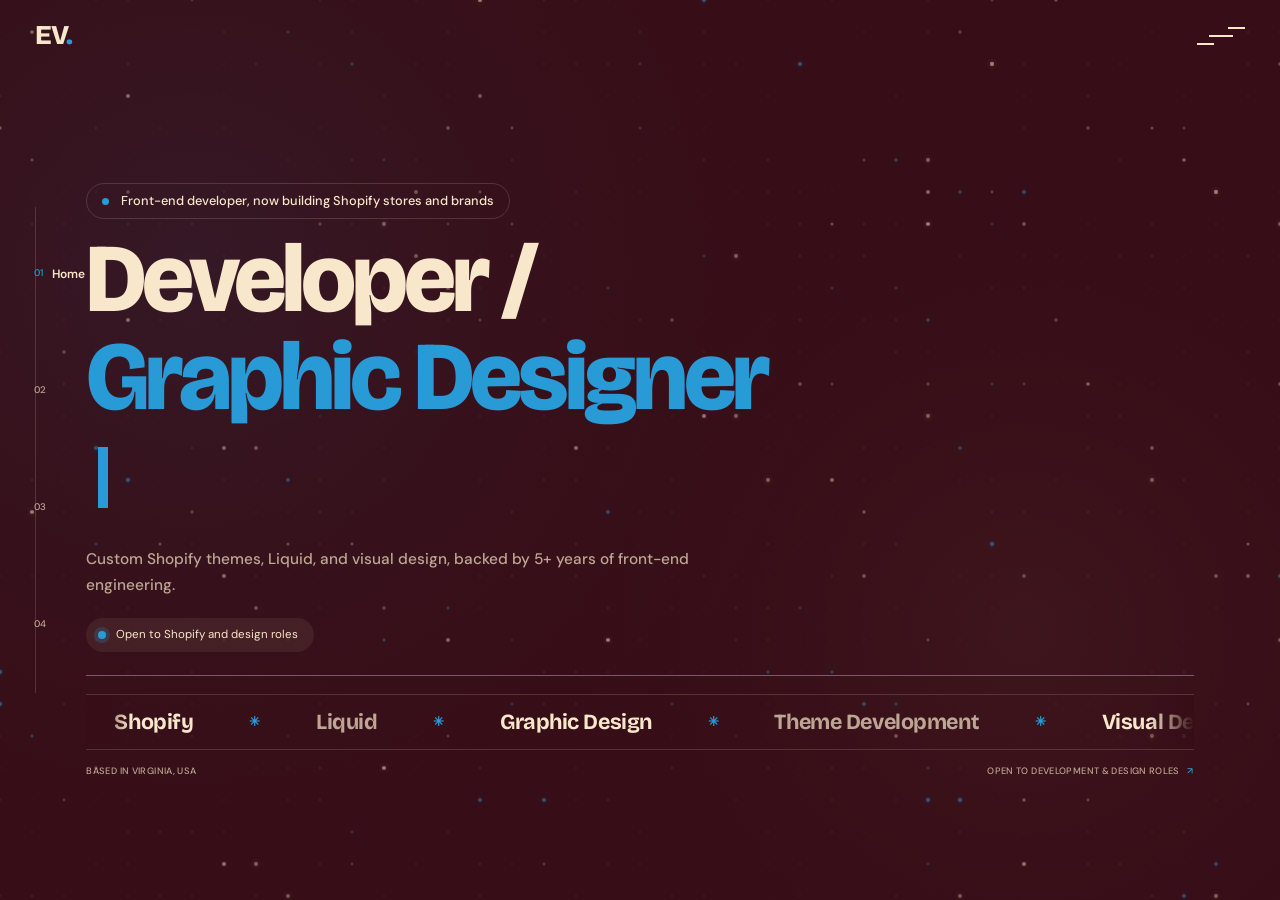
==== commit 941f5522: "ui updates" ====
--- a/index.html
+++ b/index.html
@@ -14,7 +14,7 @@
       content="Edgar Villatoro, Shopify developer, Liquid, graphic design, visual design, front-end developer, Vue, Nuxt, TypeScript"
     />
     <meta name="author" content="Edgar Villatoro" />
-    <title>Edgar Villatoro — Shopify Developer &amp; Graphic Designer</title>
+    <title>Edgar Villatoro — Developer &amp; Graphic Designer</title>
 
     <link rel="preconnect" href="https://fonts.googleapis.com" />
     <link rel="preconnect" href="https://fonts.gstatic.com" crossorigin />
@@ -88,10 +88,8 @@
                       </p>
 
                       <h1 class="main-title">
-                        <span class="title-word">Shopify Developer</span>
-                        <span class="title-word accent"
-                          >&amp; Graphic Designer</span
-                        >
+                        <span class="title-word">Developer /</span>
+                        <span class="title-word accent">Graphic Designer</span>
                         <span class="cursor-line"></span>
                       </h1>
 
@@ -125,7 +123,6 @@
                       <span class="scrolling-item">Sass</span>
                       <span class="scrolling-item">Pinia</span>
                       <span class="scrolling-item">Vite</span>
-                      <span class="scrolling-item">Storybook</span>
                       <span class="scrolling-item">Jest</span>
                       <span class="scrolling-item">GitHub</span>
                       <span class="scrolling-item">GitLab</span>
@@ -136,7 +133,7 @@
                   <div class="hero-bottom">
                     <span>BASED IN VIRGINIA, USA</span>
                     <span
-                      >OPEN TO SHOPIFY &amp; DESIGN ROLES
+                      >OPEN TO DEVELOPMENT &amp; DESIGN ROLES
                       <span class="hero-bottom-arrow">↗</span></span
                     >
                   </div>
@@ -149,9 +146,7 @@
                   <div class="work-header">
                     <div class="work-eyebrow">
                       <span class="work-eyebrow-line"></span>
-                      <span class="work-eyebrow-text"
-                        >SELECTED WORK / 2024—2026</span
-                      >
+                      <span class="work-eyebrow-text">SELECTED WORKS</span>
                       <span class="work-eyebrow-line"></span>
                     </div>
 
@@ -189,7 +184,7 @@
                           <div class="slider-card-image">
                             <img
                               src="./assets/img/esc_ala-shopify.png"
-                              alt="ESC-ALA Shopify storefront concept"
+                              alt="Esc_Ala Shopify storefront concept"
                               loading="lazy"
                             />
                             <span class="project-number">01 / 05</span>
@@ -524,10 +519,10 @@
 
                     <p class="about-fontsize">
                       I’m a front-end developer with 5+ years of experience in
-                      Vue, Nuxt and TypeScript, now focused on Shopify theme
-                      development and graphic design. I like the point where a
-                      brand’s visual identity meets a storefront that is fast,
-                      clear and easy to shop.
+                      Vue, Nuxt and TypeScript, currently focused on Shopify
+                      theme development and graphic design. I like the point
+                      where a brand’s visual identity meets a storefront that is
+                      fast, clear and easy to shop.
                       <br /><br />
                       I’m building custom Shopify themes in Liquid and studying
                       <strong>graphic design at ilovecreatives</strong>. Outside
@@ -568,8 +563,8 @@
                     </h2>
 
                     <p class="contact-intro">
-                      Open to Shopify development and graphic design work. My
-                      inbox is open.
+                      Open to development and graphic design work. My inbox is
+                      open.
                     </p>
 
                     <div class="card card-tilt">
@@ -613,7 +608,7 @@
                     </div>
 
                     <div class="contact-bottom">
-                      <span>EDGAR VILLATORO © 2026</span>
+                      <span>EDGAR VILLATORO</span>
                       <span>MADE WITH CURIOSITY.</span>
                     </div>
                   </div>
--- a/assets/style.css
+++ b/assets/style.css
@@ -131,7 +131,6 @@
 
 .container {
   position: relative;
-  padding: 0 2.2rem;
   width: 100%;
   height: 100%;
   min-height: 100%;
@@ -143,6 +142,7 @@
 
 .l-viewport {
   position: relative;
+  padding: 0 2.2rem;
   width: 100%;
   height: 100%;
   overflow: hidden;
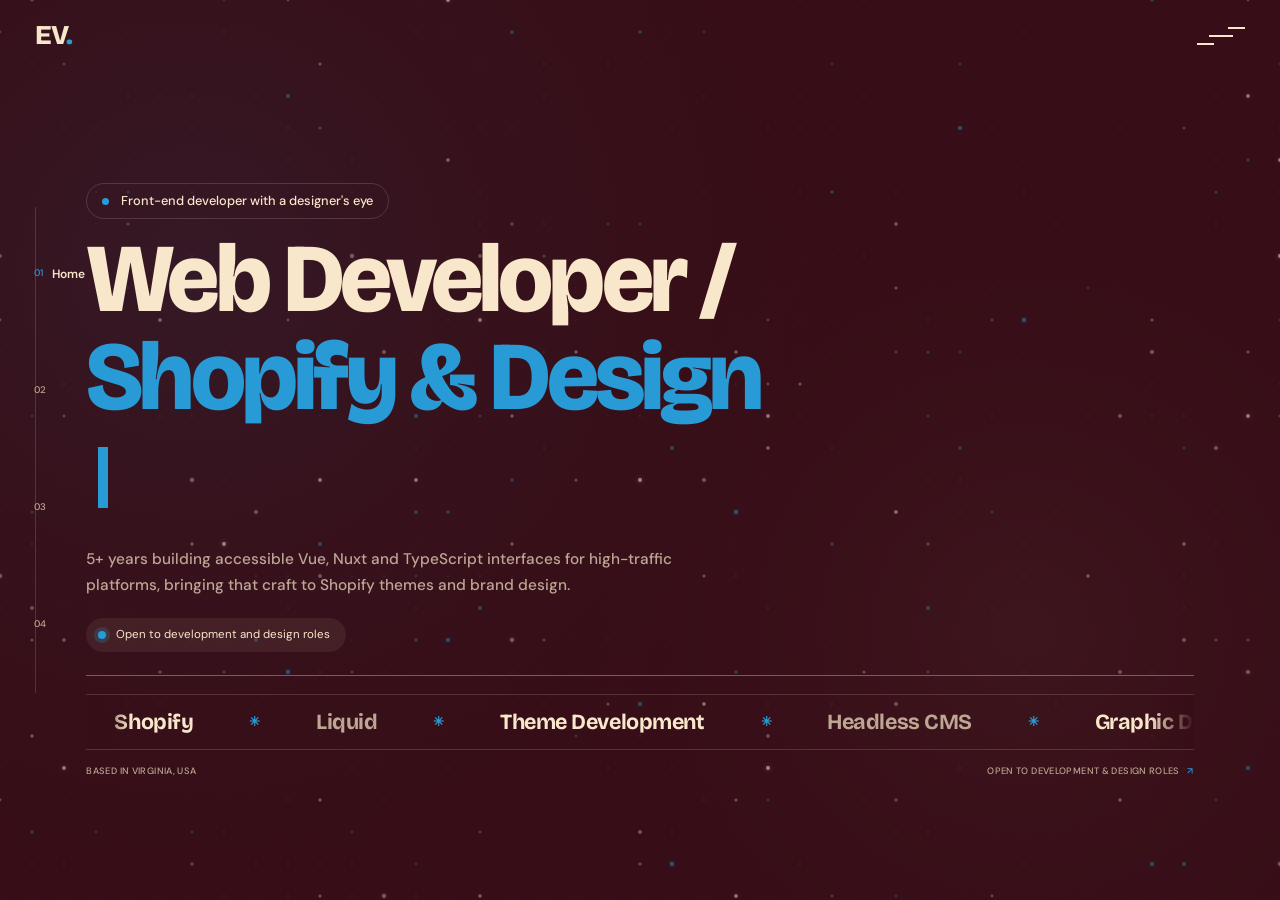
==== commit 714812d5: "ui updates and content update" ====
--- a/index.html
+++ b/index.html
@@ -7,14 +7,14 @@
     <meta name="theme-color" content="#370e17" />
     <meta
       name="description"
-      content="Edgar Villatoro is a Shopify developer and graphic designer with a front-end background in Vue, Nuxt and TypeScript."
+      content="Edgar Villatoro is a front-end developer (Vue, Nuxt, TypeScript) with a designer's eye, building Shopify themes and brand visuals."
     />
     <meta
       name="keywords"
-      content="Edgar Villatoro, Shopify developer, Liquid, graphic design, visual design, front-end developer, Vue, Nuxt, TypeScript"
+      content="Edgar Villatoro, front-end developer, Vue, Nuxt, TypeScript, Shopify, Liquid, graphic design, Figma, Illustrator"
     />
     <meta name="author" content="Edgar Villatoro" />
-    <title>Edgar Villatoro — Developer &amp; Graphic Designer</title>
+    <title>Edgar Villatoro — Developer · Shopify &amp; Design</title>
 
     <link rel="preconnect" href="https://fonts.googleapis.com" />
     <link rel="preconnect" href="https://fonts.gstatic.com" crossorigin />
@@ -83,24 +83,26 @@
                   <div class="intro-banner">
                     <div class="about-info">
                       <p class="greeting">
-                        Front-end developer, now building Shopify stores and
-                        brands
+                        Front-end developer with a designer's eye
                       </p>
 
                       <h1 class="main-title">
-                        <span class="title-word">Developer /</span>
-                        <span class="title-word accent">Graphic Designer</span>
+                        <span class="title-word">Web Developer /</span>
+                        <span class="title-word accent"
+                          >Shopify &amp; Design</span
+                        >
                         <span class="cursor-line"></span>
                       </h1>
 
                       <p class="subtitle">
-                        Custom Shopify themes, Liquid, and visual design, backed
-                        by 5+ years of front-end engineering.
+                        5+ years building accessible Vue, Nuxt and TypeScript
+                        interfaces for high-traffic platforms, bringing that
+                        craft to Shopify themes and brand design.
                       </p>
 
                       <div class="hero-note">
                         <span class="hero-note-dot"></span>
-                        <span>Open to Shopify and design roles</span>
+                        <span>Open to development and design roles</span>
                       </div>
                     </div>
                   </div>
@@ -109,10 +111,12 @@
                     <div class="scrolling-track">
                       <span class="scrolling-item">Shopify</span>
                       <span class="scrolling-item">Liquid</span>
+                      <span class="scrolling-item">Theme Development</span>
+                      <span class="scrolling-item">Headless CMS</span>
                       <span class="scrolling-item">Graphic Design</span>
-                      <span class="scrolling-item">Theme Development</span>
-                      <span class="scrolling-item">Visual Design</span>
-                      <span class="scrolling-item">Creative Direction</span>
+                      <span class="scrolling-item">Figma</span>
+                      <span class="scrolling-item">Illustrator</span>
+                      <span class="scrolling-item">Photoshop</span>
                       <span class="scrolling-item">Email Development</span>
                       <span class="scrolling-item">Vue.js</span>
                       <span class="scrolling-item">Nuxt</span>
@@ -121,11 +125,9 @@
                       <span class="scrolling-item">CSS</span>
                       <span class="scrolling-item">Tailwind</span>
                       <span class="scrolling-item">Sass</span>
-                      <span class="scrolling-item">Pinia</span>
                       <span class="scrolling-item">Vite</span>
                       <span class="scrolling-item">Jest</span>
                       <span class="scrolling-item">GitHub</span>
-                      <span class="scrolling-item">GitLab</span>
                       <span class="scrolling-item">REST APIs</span>
                     </div>
                   </div>
@@ -157,8 +159,8 @@
                       >
                     </h2>
                     <p class="work-subtitle">
-                      Shopify builds, design-minded interfaces, and experiments
-                      in code.
+                      Front-end builds, Shopify themes, and design-minded
+                      interfaces.
                     </p>
                   </div>
 
@@ -192,12 +194,13 @@
                           <div class="slider-card-body">
                             <div class="slider-card-topline">
                               <span class="project-type"
-                                >ECOMMERCE / THEME DEVELOPMENT</span
+                                >SHOPIFY THEME CONCEPT</span
                               >
                               <div class="slider-card-tags">
                                 <span class="tag">SHOPIFY</span>
                                 <span class="tag">LIQUID</span>
                                 <span class="tag">CSS</span>
+                                <span class="tag">GSAP</span>
                                 <span class="tag">JAVASCRIPT</span>
                               </div>
                             </div>
@@ -205,9 +208,10 @@
                               ESC-ALA<span>.</span>
                             </h3>
                             <p class="slider-card-desc">
-                              A custom Shopify storefront concept for a modern
-                              bouldering gym, with responsive layouts,
-                              interactive sections, and custom animations.
+                              A self-initiated Shopify theme concept for a
+                              modern bouldering gym, with responsive layouts,
+                              interactive sections, and custom animations
+                              written in Liquid, CSS, GSAP and JavaScript.
                             </p>
                             <div class="slider-card-footer">
                               <a
@@ -518,24 +522,29 @@
                     <h2>About<span class="about-title-period">.</span></h2>
 
                     <p class="about-fontsize">
-                      I’m a front-end developer with 5+ years of experience in
-                      Vue, Nuxt and TypeScript, currently focused on Shopify
-                      theme development and graphic design. I like the point
-                      where a brand’s visual identity meets a storefront that is
-                      fast, clear and easy to shop.
+                      I'm a front-end developer with 5+ years of experience in
+                      Vue, Nuxt and TypeScript, building accessible,
+                      high-performance interfaces for high-traffic booking
+                      platforms. I turn complex Figma designs into
+                      WCAG-compliant pages, build reusable Storybook component
+                      libraries, and keep production steady with Jest testing
+                      and cross-browser QA.
                       <br /><br />
-                      I’m building custom Shopify themes in Liquid and studying
-                      <strong>graphic design at ilovecreatives</strong>. Outside
-                      of work, I boulder and collect design inspiration.
+                      I also have a designer's eye, and I'm expanding it in two
+                      directions: building custom Shopify themes in Liquid, and
+                      studying
+                      <strong>graphic design at ilovecreatives</strong> (Figma,
+                      Illustrator, Photoshop). I like the point where a brand's
+                      visual identity meets a storefront that is fast, clear and
+                      easy to use. Outside of work, I boulder and collect design
+                      inspiration.
                     </p>
 
                     <div class="about-focus">
-                      <span class="about-focus-label"
-                        >CURRENTLY FOCUSED ON</span
-                      >
-                      <span>Shopify Development</span>
+                      <span class="about-focus-label">WHAT I DO</span>
+                      <span>Front-End Development</span>
+                      <span>Shopify &amp; Liquid</span>
                       <span>Graphic Design</span>
-                      <span>Creative Direction</span>
                     </div>
 
                     <div class="about-bottom">
@@ -554,7 +563,7 @@
                 <div class="contact">
                   <div class="contact-lockup">
                     <div class="contact-eyebrow">
-                      NEED A SHOPIFY STORE OR BRAND DESIGN? / 04
+                      BUILDING A PRODUCT, STOREFRONT OR BRAND? / 04
                     </div>
 
                     <h2>
@@ -563,8 +572,8 @@
                     </h2>
 
                     <p class="contact-intro">
-                      Open to development and graphic design work. My inbox is
-                      open.
+                      Open to front-end, Shopify and graphic design
+                      opportunities. My inbox is open.
                     </p>
 
                     <div class="card card-tilt">
@@ -576,9 +585,6 @@
                           href="mailto:edvillatoro2@gmail.com"
                           class="card-link"
                           >edvillatoro2@gmail.com <span>↗</span></a
-                        >
-                        <a href="tel:7036878144" class="card-link"
-                          >(703) 687-8144 <span>↗</span></a
                         >
                       </div>
 
--- a/assets/style.css
+++ b/assets/style.css
@@ -1931,9 +1931,6 @@
     letter-spacing: 0.04em;
   }
 
-  .outer-nav {
-    left: 35%;
-  }
   .outer-nav > li {
     font-size: 2.8rem;
   }
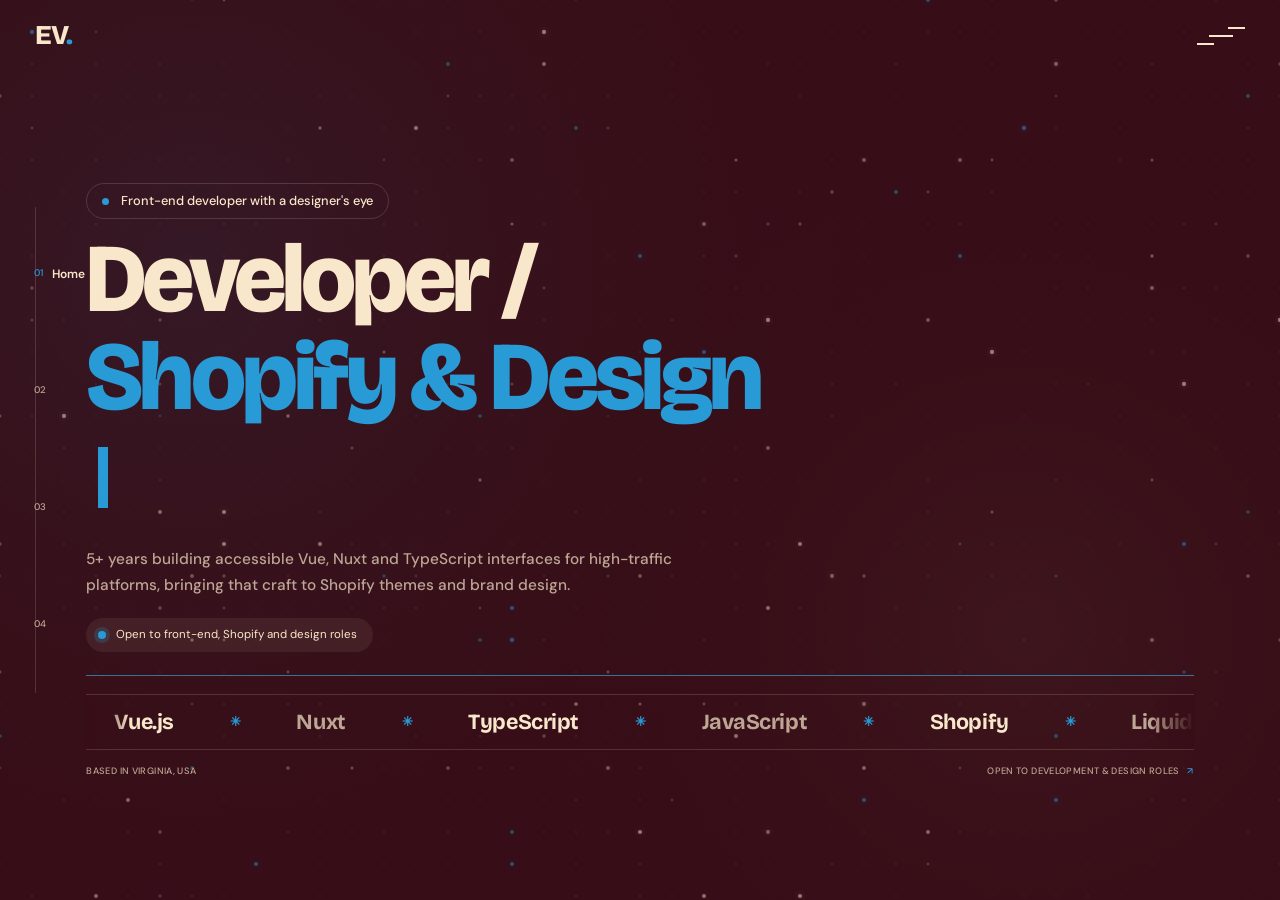
==== commit c7cfe659: "content update" ====
--- a/index.html
+++ b/index.html
@@ -14,7 +14,7 @@
       content="Edgar Villatoro, front-end developer, Vue, Nuxt, TypeScript, Shopify, Liquid, graphic design, Figma, Illustrator"
     />
     <meta name="author" content="Edgar Villatoro" />
-    <title>Edgar Villatoro — Developer · Shopify &amp; Design</title>
+    <title>Edgar Villatoro · Front-End Developer · Shopify &amp; Design</title>
 
     <link rel="preconnect" href="https://fonts.googleapis.com" />
     <link rel="preconnect" href="https://fonts.gstatic.com" crossorigin />
@@ -34,7 +34,7 @@
         <h1>Edgar Villatoro</h1>
       </a>
       <p class="device-notification-message">
-        Ed Villatoro · Shopify Developer &amp; Graphic Designer
+        Ed Villatoro · Front-End Developer · Shopify &amp; Design
       </p>
     </div>
 
@@ -87,7 +87,7 @@
                       </p>
 
                       <h1 class="main-title">
-                        <span class="title-word">Web Developer /</span>
+                        <span class="title-word">Developer /</span>
                         <span class="title-word accent"
                           >Shopify &amp; Design</span
                         >
@@ -102,33 +102,33 @@
 
                       <div class="hero-note">
                         <span class="hero-note-dot"></span>
-                        <span>Open to development and design roles</span>
+                        <span>Open to front-end, Shopify and design roles</span>
                       </div>
                     </div>
                   </div>
 
                   <div class="scrolling-bar">
                     <div class="scrolling-track">
+                      <span class="scrolling-item">Vue.js</span>
+                      <span class="scrolling-item">Nuxt</span>
+                      <span class="scrolling-item">TypeScript</span>
+                      <span class="scrolling-item">JavaScript</span>
                       <span class="scrolling-item">Shopify</span>
                       <span class="scrolling-item">Liquid</span>
                       <span class="scrolling-item">Theme Development</span>
-                      <span class="scrolling-item">Headless CMS</span>
                       <span class="scrolling-item">Graphic Design</span>
                       <span class="scrolling-item">Figma</span>
                       <span class="scrolling-item">Illustrator</span>
                       <span class="scrolling-item">Photoshop</span>
-                      <span class="scrolling-item">Email Development</span>
-                      <span class="scrolling-item">Vue.js</span>
-                      <span class="scrolling-item">Nuxt</span>
-                      <span class="scrolling-item">TypeScript</span>
-                      <span class="scrolling-item">JavaScript</span>
                       <span class="scrolling-item">CSS</span>
                       <span class="scrolling-item">Tailwind</span>
                       <span class="scrolling-item">Sass</span>
                       <span class="scrolling-item">Vite</span>
                       <span class="scrolling-item">Jest</span>
                       <span class="scrolling-item">GitHub</span>
+                      <span class="scrolling-item">Headless CMS</span>
                       <span class="scrolling-item">REST APIs</span>
+                      <span class="scrolling-item">Email Development</span>
                     </div>
                   </div>
 
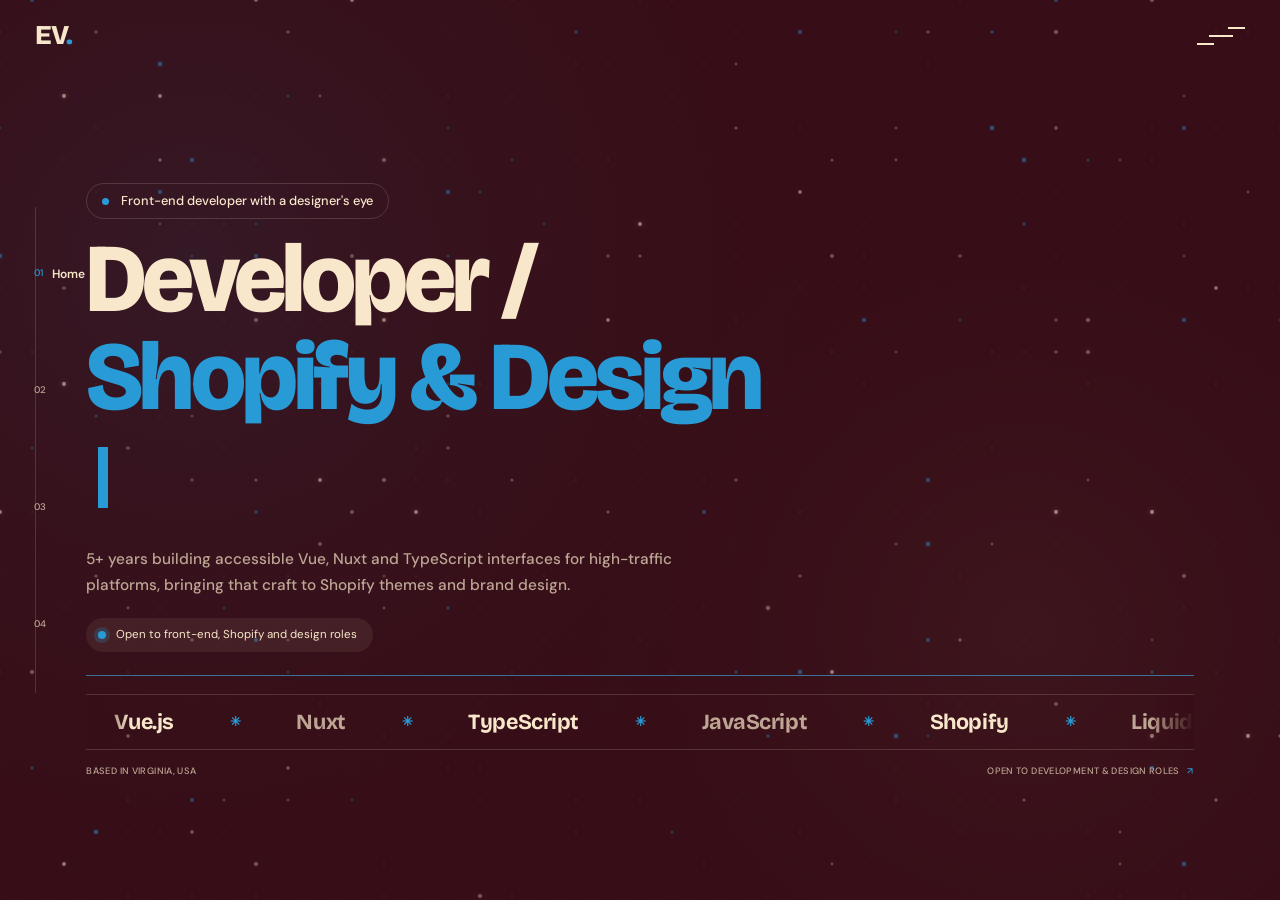
==== commit a8ad01fb: "adds needed password for shopify theme" ====
--- a/index.html
+++ b/index.html
@@ -205,7 +205,7 @@
                               </div>
                             </div>
                             <h3 class="slider-card-title">
-                              ESC-ALA<span>.</span>
+                              Esc_Ala<span>.</span>
                             </h3>
                             <p class="slider-card-desc">
                               A self-initiated Shopify theme concept for a
@@ -220,14 +220,16 @@
                                 target="_blank"
                                 rel="noopener noreferrer"
                               >
-                                VIEW LIVE PROJECT <span>↗</span>
+                                VIEW PROJECT · Password: password123<span
+                                  >↗</span
+                                >
                               </a>
                               <a
                                 class="slider-card-icon-btn"
                                 href="https://github.com/edvillatoro2/esc-ala"
                                 target="_blank"
                                 rel="noopener noreferrer"
-                                aria-label="View ESC-ALA source code"
+                                aria-label="View ESC_ALA source code"
                               >
                                 <svg
                                   viewBox="0 0 24 24"
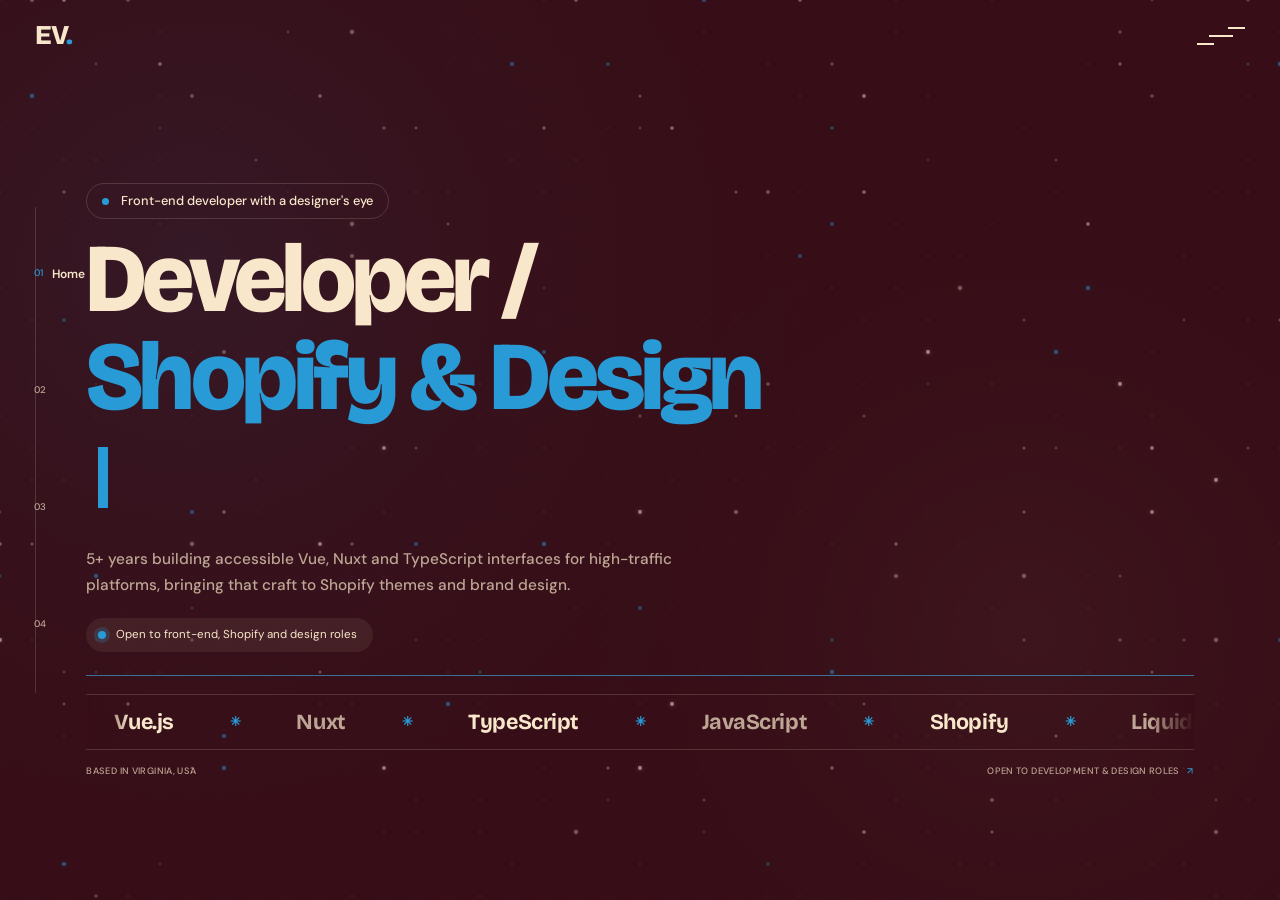
==== commit 73217a11: "fixes contact navigation" ====
--- a/index.html
+++ b/index.html
@@ -54,7 +54,6 @@
               </a>
 
               <button class="header-cta cta" type="button">Contact</button>
-
               <div
                 class="header-nav-toggle"
                 role="button"
@@ -213,23 +212,18 @@
                               interactive sections, and custom animations
                               written in Liquid, CSS, GSAP and JavaScript.
                             </p>
+
                             <div class="slider-card-footer">
-                              <a
-                                class="slider-card-link"
-                                href="https://esc-ala.myshopify.com/"
-                                target="_blank"
-                                rel="noopener noreferrer"
-                              >
-                                VIEW PROJECT · Password: password123<span
-                                  >↗</span
-                                >
-                              </a>
+                              <a class="slider-card-link" href="esc_ala.html">
+                                VIEW CASE STUDY <span>↗</span>
+                              </a>
+
                               <a
                                 class="slider-card-icon-btn"
-                                href="https://github.com/edvillatoro2/esc-ala"
-                                target="_blank"
-                                rel="noopener noreferrer"
-                                aria-label="View ESC_ALA source code"
+                                href="https://github.com/edvillatoro2/esc_ala"
+                                target="_blank"
+                                rel="noopener noreferrer"
+                                aria-label="View ESC-ALA source code"
                               >
                                 <svg
                                   viewBox="0 0 24 24"
@@ -562,7 +556,7 @@
 
               <!-- CONTACT -->
               <li class="l-section section">
-                <div class="contact">
+                <div id="contact" class="contact">
                   <div class="contact-lockup">
                     <div class="contact-eyebrow">
                       BUILDING A PRODUCT, STOREFRONT OR BRAND? / 04
--- a/assets/style.css
+++ b/assets/style.css
@@ -1449,8 +1449,8 @@
   transition: transform 0.4s ease;
 }
 .effect-rotate-left-animate .container {
-  border-radius: 24px;
-  transform: translateZ(-1200px) translateX(-40%) rotateY(28deg);
+  border-radius: 6px;
+  transform: translateZ(-1200px) translateX(-36%) rotateY(28deg);
   outline: 12px solid var(--accent);
 }
 
@@ -1604,8 +1604,7 @@
     --page-gutter: 22px;
   }
   .l-wrapper {
-    padding-right: 22px;
-    padding-left: 22px;
+    padding: 0;
   }
   .header {
     height: 60px;
@@ -1834,15 +1833,6 @@
 @media (max-width: 480px) {
   .header-logo {
     gap: 7px;
-  }
-  .header-cta {
-    left: auto;
-    right: 48px;
-    transform: translateY(-50%);
-  }
-  .header-cta:hover,
-  .header-cta.is-active {
-    transform: translateY(-50%);
   }
 
   .intro {
